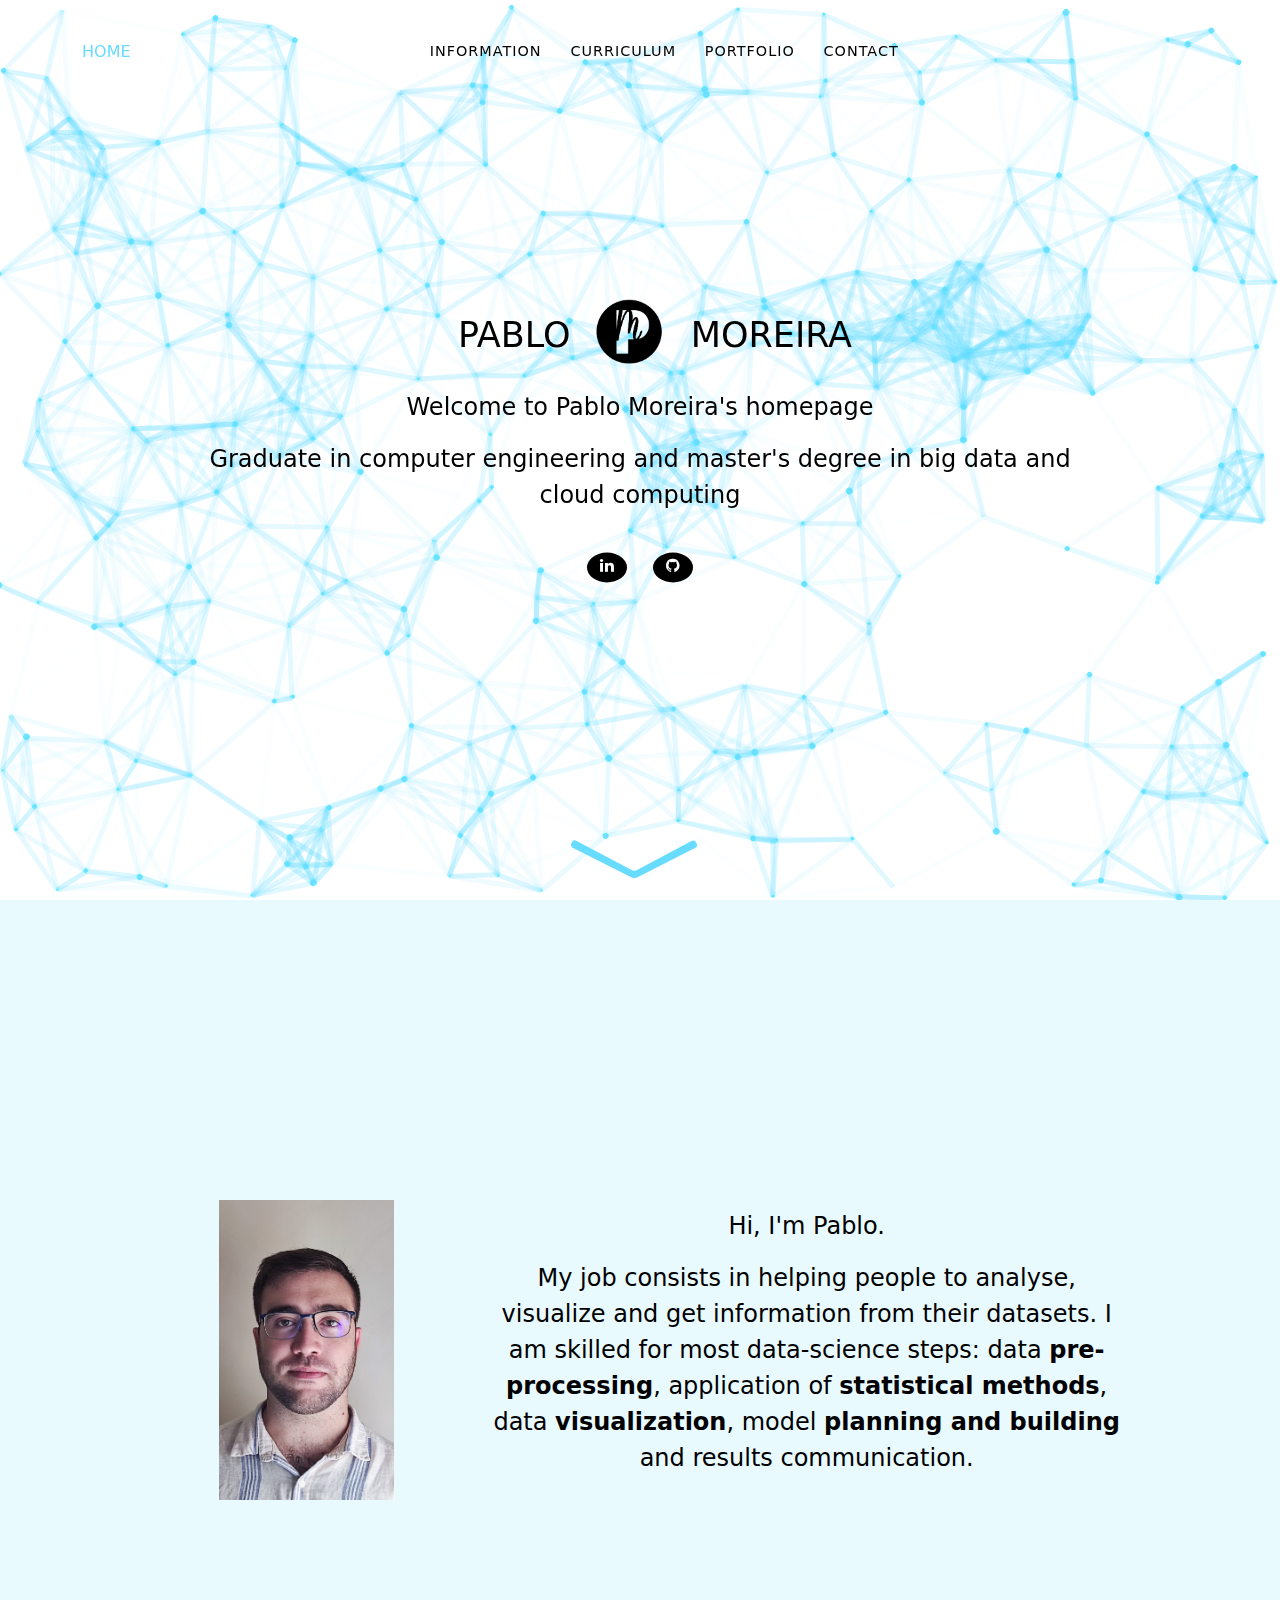
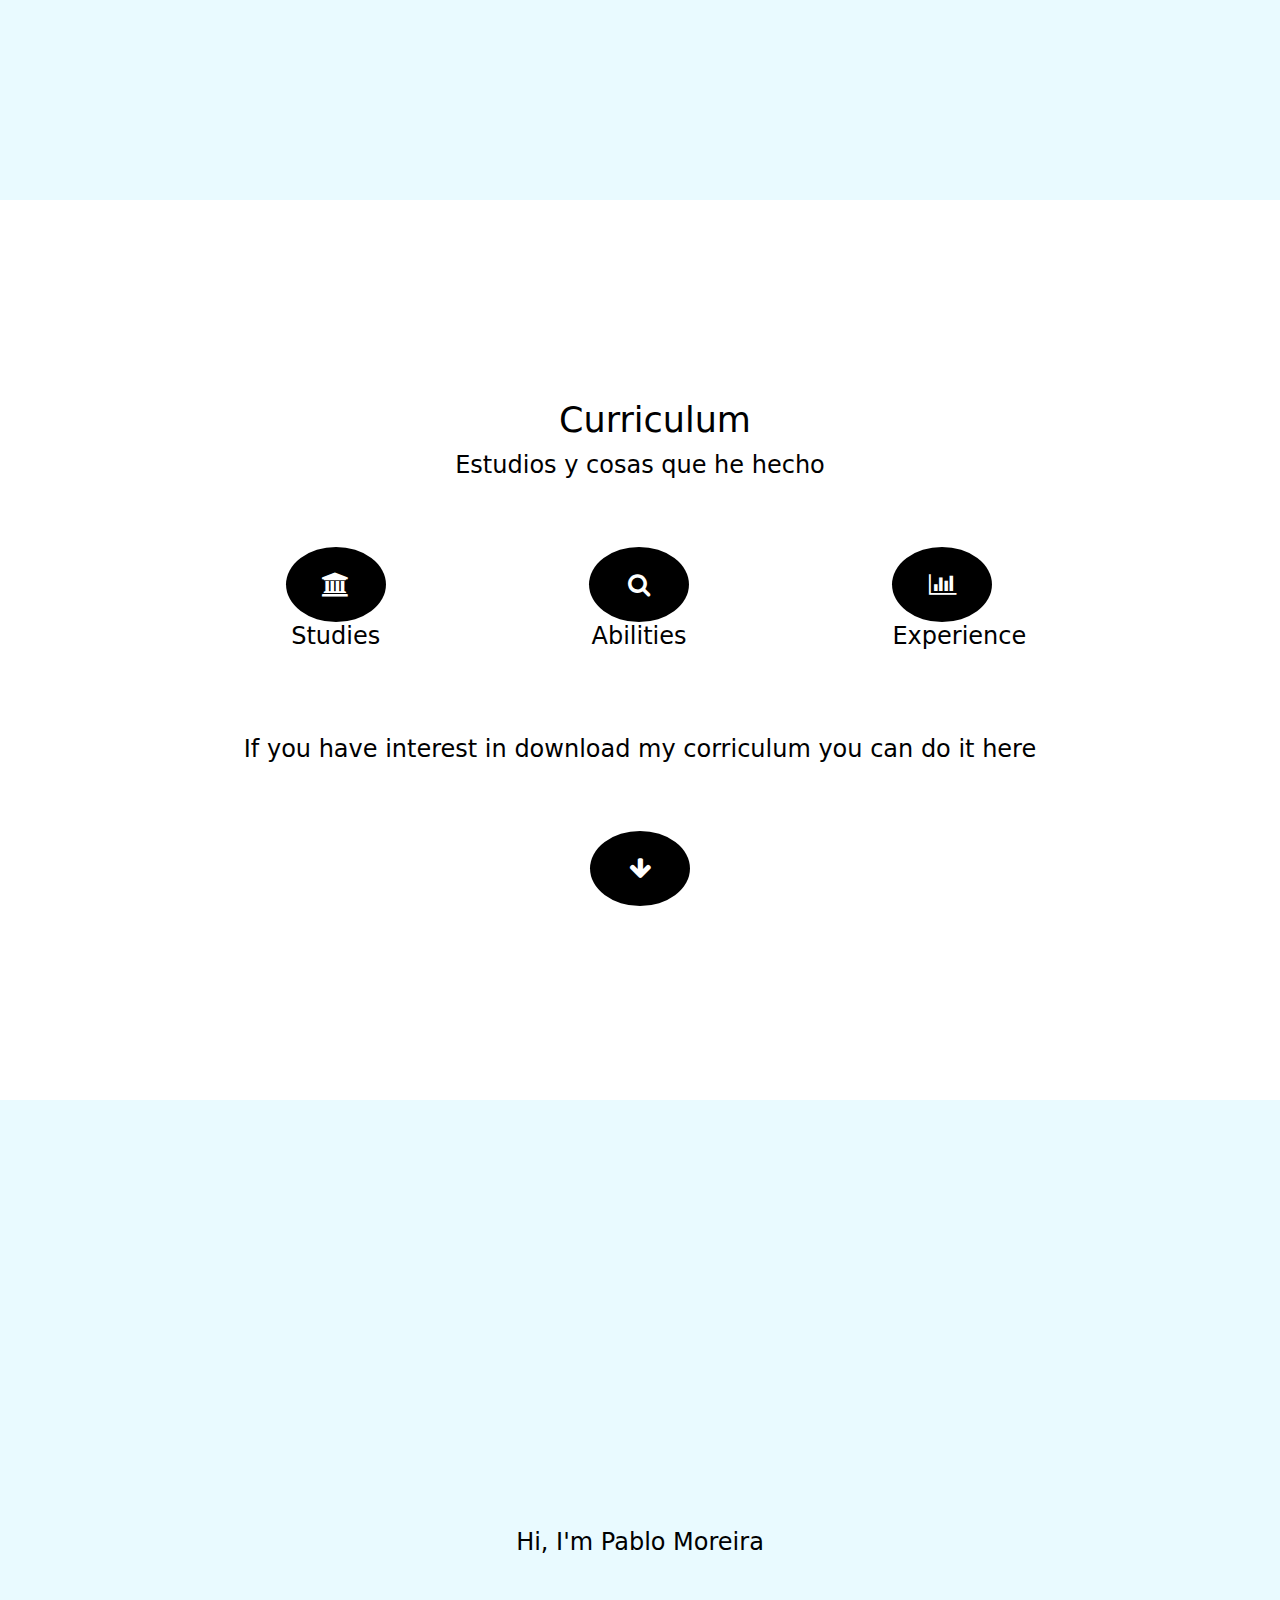
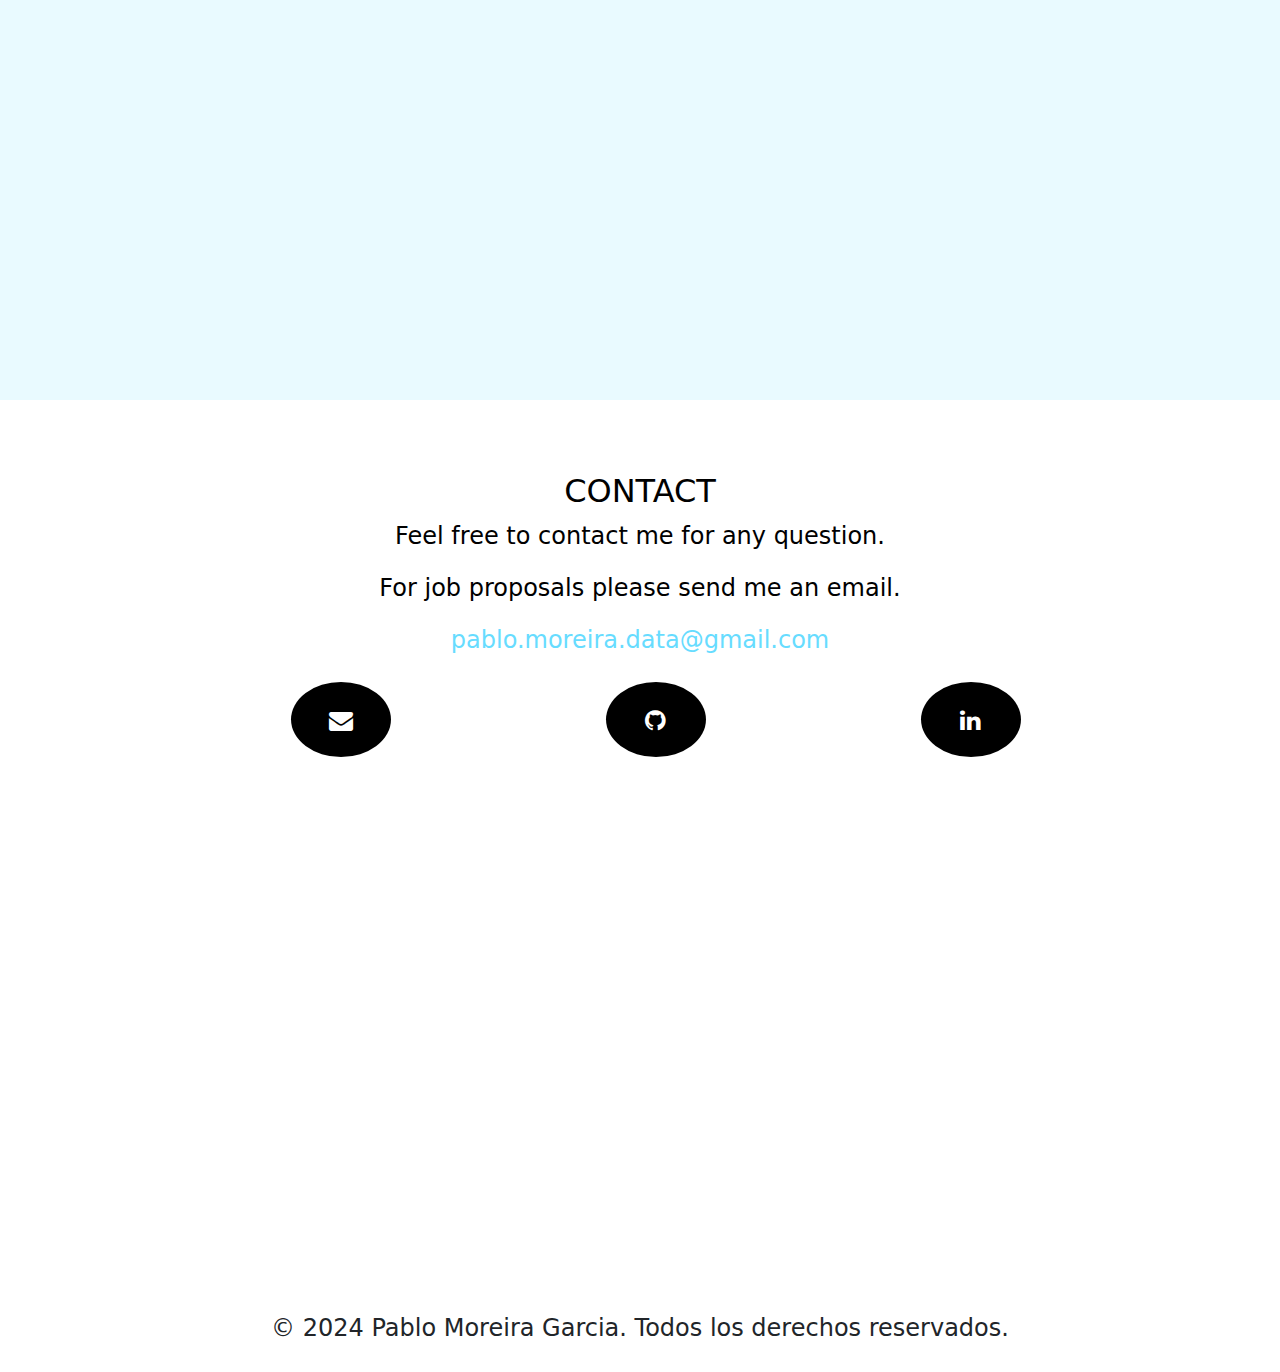
==== index.html @ 6b5f31cf "Version2-Not Finished" ====
<!DOCTYPE html>
<html lang="es">

<head>
  <meta charset="UTF-8">
  <title>Pablo Moreira - Portfolio</title>
  <meta name="viewport" content="width=device-width, initial-scale=1, shrink-to-fit=no">
  <meta name="description" content="Welcome to Pablo Moreira's homepage. Graduate in computer engineering and master's degree in big data and cloud computing">
  <meta name="keywords"
    content="Datascience,Training,Data,Datavisualization,Plot,Chart,Graph,Python,D3,MachineLearning,Classification,DataIngeneer">
  <meta name="author" content="Pablo Moreira">
  <link rel="icon" href="">

  <meta property="og:title" content="Pablo Moreira | Data - Engineer" />
  <meta property="og:image" content="" />
  <meta property="og:description"
    content="Welcome to Pablo Moreira's homepage. Graduate in computer engineering and master's degree in big data and cloud computing." />
  <meta property='og:url' content="https://pablomoreiragarcia.github.io/" />
  <meta property="og:type" content="website" />
  
  <!-- Custom styles for this template -->
  <link rel="stylesheet" href="css/portfolio.css">

  <!-- Bootstrap core CSS -->
  <link href="bootstrap/css/bootstrap.min.css" rel="stylesheet" >

  <!-- Custom fonts for this template -->
  <link rel="stylesheet" href="https://fonts.googleapis.com/css?family=Montserrat">
  <link rel="stylesheet" href="https://cdnjs.cloudflare.com/ajax/libs/font-awesome/4.7.0/css/font-awesome.min.css">

</head>







<body id="page-top">

  <!-- Navigation -->
  <nav class="navbar navbar-expand-lg fixed-top" id="mainNav">
    <div class="container">
      <a class="js-scroll-trigger" href="#page-top">
        HOME
      </a>

      <button class="navbar-toggler navbar-toggler-right" type="button" data-toggle="collapse"
        data-target="#navbarResponsive" aria-controls="navbarResponsive" aria-expanded="false"
        aria-label="Toggle navigation">
        Menu
        <i class="fa fa-bars"></i>
      </button>

      <div class="collapse navbar-collapse d-flex justify-content-center align-items-center" id="navbarResponsive">
        <ul class="navbar-nav text-uppercase ml-auto">
          <li class="nav-item">
            <a class="nav-link js-scroll-trigger" href="#information">Information</a>
          </li>
          <li class="nav-item">
            <a class="nav-link js-scroll-trigger" href="#curriculum">Curriculum</a>
          </li>
          <li class="nav-item">
            <a class="nav-link js-scroll-trigger" href="#portfolio">Portfolio</a>
          </li>
          <li class="nav-item">
            <a class="nav-link js-scroll-trigger" href="#contact">Contact</a>
          </li>
        </ul>
      </div>
    </div>
  </nav>

  
  <!-- Inicio -->
  <header class="masthead">
    <div id="particles-js"></div>
    <div class="container">
      <p style="display:inline; font-size: 35px; padding-left: 30px">PABLO</p>
      <img width="90px" style="display:inline; margin-bottom: 20px; margin-right: 10px; margin-left: 10px"
        src="Logo.png">
      <p style="display:inline; font-size: 35px">MOREIRA</p>
      
      <p>Welcome to Pablo Moreira's homepage</p>
      <p>Graduate in computer engineering and master's degree in big data and cloud computing</p>
      <br>
      <ul class="inicio_social-buttons">
        <li class="inicio_social-buttons_item">
          <a href="https://www.linkedin.com/in/pablo-moreira-garcia-52267a208/">
            <div class="circle">
              <i class="fa fa-linkedin"></i>
            </div>
          </a>
        </li>
        <li class="inicio_social-buttons_item">
          <a href="https://github.com/Pablomoreiragarcia">
            <div class="circle">
              <i class="fa fa-github"></i>
            </div>
          </a>
        </li>
      </ul>
    </div>
    <div class="arrowlanding">
      <a class="js-scroll-trigger" href="#information">
        <p style="font-size: 150px; color: #67dcff">&#xfe40;</p>
      </a>
    </div>
  </header>
    
  <script src="js\particles.min.js"></script>
  <script src="js\app.js"></script>














  <!-- ==============================Information============================== -->
  <section id="information" style="background-color: rgb(233, 250, 255)">
    <div class="container">
      <div class="row align-items-center">
        <div class="col-lg-4 col-12 text-center mb-4 mb-lg-0 ">
          <img class="img-fluid" src="Foto.jpg" alt="Pablo Moreira profile picture" style="max-width: 100%; height: auto; max-height: 300px;">
        </div>
        <div class="col-lg-8 col-12 text-center text-md-left">
          <p>Hi, I'm Pablo.</p>
          <p>My job consists in helping people to analyse, visualize and get information from their datasets. I am skilled for most
            data-science steps: data <b>pre-processing</b>, application of <b>statistical methods</b>, data <b>visualization</b>, model <b>planning and building</b> and results
            communication.</p>
        </div>
      </div>
    </div>
  </section>
  <!-- ======================================================================= -->

  <!-- ==============================Curriculum============================== -->
  <section id="curriculum" style="background-color: rgb(255, 255, 255)">
    <div class="container">

      <p  style="display:inline; font-size: 35px; padding-left: 30px">Curriculum</p>
      <p>Estudios y cosas que he hecho</p>
      <br><br>

      <ul class="row_curriculum">

        <li class="row_curriculum_item" id="openModalBtn">
          <a data-toggle="modal" href="#Studies">
              <div class="circle">
              <i class="fa fa-university"></i>
            </div>
          </a>

          <a id="openStudiesModal" href="#Studies" data-toggle="modal">
            <h4>Studies</h4>
          </a>
          <p></p>
        </li>

        <li class="row_curriculum_item">
          <a data-toggle="modal" href="#Abilities">
            <div class="circle">
              <i class="fa fa-search"></i>
            </div>
          </a>
          <a data-toggle="modal" href="#Abilities">
            <h4>Abilities</h4>
          </a>
          <p></p>
        </li>
        
        <li class="row_curriculum_item">
          <a data-toggle="modal" href="#Experience">
            <div class="circle">
              <i class="fa fa-bar-chart"></i>
            </div>
          </a>
          <a data-toggle="modal" href="#Experience">
            <h4>Experience</h4>
          </a>
          <p></p>
        </li>

      </ul>
      <br><br>
      <p>If you have interest in download my corriculum you can do it here</p>
      <br><br>

      <li class="descarga_button">
        <a href="Curriculum.pdf" download>
          <div class="circle">
            <i class="fa fa-arrow-down"></i>
          </div>
        </a>
      </li>

      
    </div>
  </section>

  <dialog id="modal">
    <div class="modal-dialog h-100">
      <div class="modal-content">
        <div class="close-modal" data-dismiss="modal">
          <div class="lr">
            <div class="rl"></div>
          </div>
        </div>
        <div class="container">
          <div class="row">
            <div class="col-lg-10 mx-auto">
              <div class="modal-body">
                <i class="fa fa-wrench services-logo"></i>
                <h4>Data Management</h4>
                <p style="max-width: 600px">A data project always start with a data enginering step. You need to
                  harvest data and store it in an adequate format to be able to use it.</p>
                <div style="text-align: left">
                  <h6>I can help you to..</h6>
                  <hr>
                  <ul>
                    <li><u>Harvest</u> data from different sources like <code>APIs</code>, <code>SQL</code>
                      databases or messy <code>Excel</code> spreadsheets.</li>
                    <li><u>Reformat</u> and reshape data to make further analyses easier.</li>
                    <li><u>Clean</u> datasets removing outliers and abberant data.</li>
                    <li>Create reproducible data preparation <u>workflows</u></li>
                    <li><u>Automatize</u> the creation of data related reports</li>
                  </ul>
                  <br>
                  <h6>Example:</h6>
                  <hr>
                  <ul>
                    <li>I collected tweets containing the <code>#surf</code> for 9 months to study how surfers use
                      social media. I used the <code>twitter API</code> and made the data collection automatic
                      thanks to a personnal <code>webserver</code> and a custom <code>R script</code>.</li>
                    <li>I created a <code>dashboard</code> for a company called Terres Inovia. It is directly
                      plugged on their <code>SQL database</code> and allows to access its information in real time.
                    </li>
                  </ul>
                  <br>
                  <h6>Contact me</h6>
                  <hr>
                  <span>Tell me more about your project at <a
                      href="mailto:yan.holtz.data@gmail.com">yan.holtz.data@gmail.com</a> to see if we can work
                    together.</span>
                  <div style="margin-top: 15px;">
                    <a class="btn btn-secondary btn text-uppercase js-scroll-trigger"
                      href="https://github.com/holtzy/data_to_viz">Github</a>
                    <a class="btn btn-secondary btn text-uppercase js-scroll-trigger"
                      href="https://twitter.com/R_Graph_Gallery">Twitter</a>
                    <a class="btn btn-secondary btn text-uppercase js-scroll-trigger"
                      href="mailto:yan.holtz.data@gmail.com">Mail</a>
                  </div>
                  <br><br><br>
                </div>
              </div>
            </div>
          </div>
        </div>
      </div>
    </dialog>

  

  <!-- ======================================================================= -->

  <!-- ==============================Proyectos============================== -->
  <section id="portfolio" style="background-color: rgb(233, 250, 255)">
    <div class="container" >
      <div class="row1"> 
        <div class="img-container1">
          
        </div>
        <div class="text-container1">
          <p>Hi, I'm Pablo Moreira</p>
        </div>
      </row>
    </div>
  </section>
  <!-- ======================================================================= -->

















  <!-- ==============================Contacto============================== -->
  <section id="contact" style="background-color: rgb(255, 255, 255)">
    <div class="container">
      <br><br><br>
      <h2 class="section-heading text-uppercase" style="color: black">CONTACT</h2>
      
      <p>Feel free to contact me for any question.</p>
      <p> For job proposals please send me an email.</p>
      <a style="font-size: 1.5rem;" href="mailto:pablo.moreira.data@gmail.com">pablo.moreira.data@gmail.com</a>
      <br><br>
      <ul class="row_contact">
        <li class="row_contact_item">
          <a data-toggle="modal" href="mailto:pablo.moreira.data@gmail.com">
            <div class="circle">
              <i class="fa fa-envelope"></i>
            </div>
          </a>
          <p></p>
        </li>
    
        <li class="row_contact_item">
          <a data-toggle="modal" href="https://github.com/Pablomoreiragarcia">
            <div class="circle">
              <i class="fa fa-github"></i>
            </div>
          </a>
          <p></p>
        </li>
        
        <li class="row_contact_item">
          <a data-toggle="modal" href="https://www.linkedin.com/in/pablo-moreira-garcia-52267a208/">
            <div class="circle">
              <i class="fa fa-linkedin"></i>
            </div>
          </a>
          <p></p>
        </li>
    
      </ul>
      <br><br><br>



    </div>
  </section>



  

  
  




  <!-- ==============================FOOTER=================================== -->


  <footer>
    <p>&copy; 2024 Pablo Moreira Garcia. Todos los derechos reservados.</p>
  </footer>
  <!-- ======================================================================= -->











  

  <!-- ==============================JavaScript============================== -->

  <!-- Bootstrap core JavaScript -->
  <script src="jquery/jquery.js"></script>
  <script src="bootstrap/js/popper.min.js"></script>
  <script src="bootstrap/js/bootstrap.bundle.min.js"></script>
  <script src="bootstrap/js/bootstrap.min.js"></script>

  <!-- Plugin JavaScript -->
  <script src="jquery.easing/jquery.easing.min.js"></script>

  <!-- Custom scripts for this template -->
  <script src="js/portfolio.js"></script>
  <script src="js/Modals.js"></script>
  <!-- ======================================================================= -->


  
  
  
  
  
</body>
</html>
---- css/portfolio.css ----
body {
    overflow-x: hidden;
    font-family: "Montserrat", sans-serif;
    position: relative;
  }
  p {
    font-size: 1.5rem;
  }
  
  /* ------------------------------------------------------------------------------------------------------------------- */
  /* PARTICLE.JS CSS
  /* ------------------------------------------------------------------------------------------------------------------- */
  
  #particles-js{
    width: 100%;
    height: 100vh;
    background-color: white;
    background-image: url('');
    background-size: cover;
    background-position: 50% 50%;
    background-repeat: no-repeat;
  }

  /* ------------------------------------------------------------------------------------------------------------------- */
  /* MAIN NAV BAR
  /* ------------------------------------------------------------------------------------------------------------------- */
  
  #mainNav {
    background-color: white;
  }

  #mainNav a {
    color: #67dcff;
    text-decoration: none;
  }

  #mainNav .navbar-toggler {
    font-size: 12px;
    right: 0;
    padding: 13px;
    text-transform: uppercase;
    color: white;
    border: 0;
    background-color: #67dcff;
  }

  /* Color of 'from data to viz' on the top left */
  #mainNav .navbar-brand {
    color: #67dcff;
  }
  
  #mainNav .navbar-brand.active, #mainNav .navbar-brand:active, #mainNav .navbar-brand:focus, #mainNav .navbar-brand:hover {
    color: #251667;
  }
  
  /* Color of the TEXT of the menu top right*/
  #mainNav .navbar-nav .nav-item .nav-link {
    font-size: 90%;
    font-weight: 400;
    padding: 0.75em 0;
    letter-spacing: 1px;
    color: black;
  }
  
  #mainNav .navbar-nav .nav-item .nav-link.active, #mainNav .navbar-nav .nav-item .nav-link:hover {
    color: #67dcff;
    background-color: rgba(255, 255, 255, 0.5);
    border-bottom: 3px solid #67dcff;
  }
  
  @media (min-width: 992px) {
    #mainNav {
      padding-top: 25px;
      padding-bottom: 25px;
      -webkit-transition: padding-top 0.3s, padding-bottom 0.3s;
      -moz-transition: padding-top 0.3s, padding-bottom 0.3s;
      transition: padding-top 0.3s, padding-bottom 0.3s;
      background-color: transparent;
    }
    
    #mainNav .navbar-brand {
      font-size: 1.75em;
      -webkit-transition: all 0.3s;
      -moz-transition: all 0.3s;
      transition: all 0.3s;
    }
    #mainNav .navbar-nav .nav-item .nav-link {
      padding: 1.1em 1em !important;
    }
    #mainNav.navbar-shrink {
      padding-top: 0;
      padding-bottom: 0;
      background-color: white;
    }
  
    #mainNav.navbar-shrink .navbar-brand {
      font-size: 1.25em;
      padding: 12px 0;
    }
  }






  /* ------------------------------------------------------------------------------------------------------------------- */
  /* HOME
  /* ------------------------------------------------------------------------------------------------------------------- */
  
  .masthead {
    width: 100%;
    height: 100vh;
    text-align: center;
    color: black;
    position: relative;
    overflow: hidden;
    
  }
  #masthead a {
    text-decoration: none;
  }

  .masthead .container {
    color: rgb(0, 0, 0);
    position: absolute;
    top: 50%;
    right: 50%;
    transform: translate(50%,-50%);
    max-width: 1000px;
    padding: 2em 3em;
  }
  .masthead .inicio_social-buttons {
    list-style: none;
    padding: 0;
    text-align: center; /* Alinea los íconos en el centro */
  }

  .masthead .inicio_social-buttons .inicio_social-buttons_item {
    display: inline-block; /* Muestra los íconos en línea */
    margin: 0 10px; /* Añade un espacio entre los íconos */
  }

  .masthead .inicio_social-buttons .inicio_social-buttons_item .circle {
    display: inline-block;
    width: 40px; /* Ajusta el tamaño del círculo según sea necesario */
    height: 30px;
    border-radius: 50%; /* Crea un círculo */
    background-color: #000; /* Color de fondo negro */
    transition: background-color 0.3s; /* Transición suave del color de fondo */
    overflow: hidden;
    text-align: center; /* Centra el contenido dentro del círculo */
  }

  .masthead .inicio_social-buttons .inicio_social-buttons_item .circle .fa {
    vertical-align: middle; /* Centra el ícono verticalmente */
    color: white;
  }

  .masthead .inicio_social-buttons .inicio_social-buttons_item:hover .circle {
    background-color: #67dcff; /* Cambia el color de fondo al pasar el ratón */
  }

  .masthead .inicio_social-buttons .inicio_social-buttons_item:hover .circle .fa {
    color: rgb(0, 0, 0);
  }
  
  .arrowlanding {
    color: black;
    position: absolute;
    top: 98%;
    right: 50%;
    transform: translate(50%,-50%);
    max-width: 1000px;
    padding: 2em 3em;
  }
  



  /* ------------------------------------------------------------------------------------------------------------------- */
  /* INFORMATION
  /* ------------------------------------------------------------------------------------------------------------------- */
  #information {
    display: flex;
    justify-content: center; /* Centra el contenido horizontalmente */
    align-items: center; /* Centra el contenido verticalmente */
    height: 100vh; /* Ajusta el alto al 100% del viewport */
    text-align: center;
    color: black;
    position: relative;
    overflow: hidden;
  }

  #information .container {
    color: rgb(0, 0, 0);
    overflow: hidden; /* Evita que el texto se desborde del contenedor */
    text-align: center; /* Centra el texto */
    max-width: 1000px; /* Establece el ancho máximo del texto */
    margin: 0 auto; /* Centra el contenedor */
    top: 50%;
    right: 50%;
  }





  /* ------------------------------------------------------------------------------------------------------------------- */
  /* CURRICULUM
  /* ------------------------------------------------------------------------------------------------------------------- */
  
  #curriculum {
    display: flex;
    justify-content: center; /* Centra el contenido horizontalmente */
    align-items: center; /* Centra el contenido verticalmente */
    height: 100vh; /* Ajusta el alto al 100% del viewport */
    text-align: center;
    color: black;
    position: relative;
    overflow: hidden;
  }

  #curriculum a {
    text-decoration: none;
    color: #000000;
  }

  #curriculum .container {
    color: rgb(0, 0, 0);
    overflow: hidden; /* Evita que el texto se desborde del contenedor */
    text-align: center; /* Centra el texto */
    max-width: 1000px; /* Establece el ancho máximo del texto */
    margin: 0 auto; /* Centra el contenedor */
    top: 50%;
    right: 50%;
    
  }

  #curriculum .row_curriculum {
    
    display: flex;
    flex-direction: row; /* Establece la dirección del flujo como fila */
    justify-content: space-around; /* Distribuye uniformemente los elementos a lo largo del eje principal */
    align-items: center; /* Centra verticalmente los elementos */
    margin-left: auto; /* Mueve el contenedor hacia la derecha para centrarlo */
    margin-right: auto; /* Mueve el contenedor hacia la izquierda para centrarlo */
  }
  
  #curriculum .row_curriculum .row_curriculum_item {
    display: inline-block; /* Muestra los íconos en línea */
    color: #000000;
  }
  #curriculum .row_curriculum .row_curriculum_item a {
    transition: color 0.3s; /* Transición suave del color de fondo */
  }

  #curriculum .row_curriculum .row_curriculum_item .circle {
    display: flex;
    justify-content: center; /* Centra horizontalmente */
    align-items: center; /* Centra verticalmente */
    width: 100px; /* Ajusta el tamaño del círculo según sea necesario */
    height: 75px;
    border-radius: 50%; /* Crea un círculo */
    background-color: #000; /* Color de fondo negro */
    transition: background-color 0.3s; /* Transición suave del color de fondo */
    overflow: hidden;
    text-align: center; /* Centra el contenido dentro del círculo */
  }

  #curriculum .row_curriculum .row_curriculum_item .circle .fa {
    justify-content: center; /* Centra horizontalmente */
    align-items: center; /* Centra verticalmente */
    vertical-align: middle; /* Centra el ícono verticalmente */
    color: white;
    font-size: 24px;
  }
  #curriculum .row_curriculum .row_curriculum_item:hover a{
    color: #67dcff;
  }

  #curriculum .row_curriculum .row_curriculum_item:hover .circle {
    background-color: #67dcff; /* Cambia el color de fondo al pasar el ratón */
  }
  
  #curriculum .row_curriculum .row_curriculum_item:hover .circle .fa {
    color: rgb(0, 0, 0);
  }

  #curriculum .descarga_button{
    display: inline-block; /* Muestra los íconos en línea */
    color: #000000;
  }

  #curriculum .descarga_button a {
    transition: color 0.3s; /* Transición suave del color de fondo */
  }

  #curriculum .descarga_button .circle {
    display: flex;
    justify-content: center; /* Centra horizontalmente */
    align-items: center; /* Centra verticalmente */
    width: 100px; /* Ajusta el tamaño del círculo según sea necesario */
    height: 75px;
    border-radius: 50%; /* Crea un círculo */
    background-color: #000; /* Color de fondo negro */
    transition: background-color 0.3s; /* Transición suave del color de fondo */
    overflow: hidden;
    text-align: center; /* Centra el contenido dentro del círculo */
  }

  #curriculum .descarga_button .circle .fa {
    justify-content: center; /* Centra horizontalmente */
    align-items: center; /* Centra verticalmente */
    vertical-align: middle; /* Centra el ícono verticalmente */
    color: white;
    font-size: 24px;
  }
  #curriculum .descarga_button:hover .circle {
    background-color: #67dcff; /* Cambia el color de fondo al pasar el ratón */
  }

  #curriculum .descarga_button:hover .circle .fa {
    color: rgb(0, 0, 0);
  }
  
  /* ------------------------------------------------------------------------------------------------------------------- */
  /* PORTFOLIO
  /* ------------------------------------------------------------------------------------------------------------------- */
  #portfolio {
    display: flex;
    justify-content: center; /* Centra el contenido horizontalmente */
    align-items: center; /* Centra el contenido verticalmente */
    height: 100vh; /* Ajusta el alto al 100% del viewport */
    text-align: center;
    color: black;
    position: relative;
    overflow: hidden;
  }








  /* ------------------------------------------------------------------------------------------------------------------- */
  /* MODALS
  /* ------------------------------------------------------------------------------------------------------------------- */
  #modal{
    max-width: 150ch;
  }
  #modal::backdrop{
    background-color: rgba(0, 0, 0, 0.55);
  }

  
  
  
  
  
  
  
  
  /* -------------------- CLOSING MODAL ------------------ */
  
  
  .portfolio-modal .close-modal {
    position: absolute;
    top: 25px;
    right: 25px;
    width: 75px;
    height: 75px;
    cursor: pointer;
    background-color: transparent;
  }
  
  .portfolio-modal .close-modal:hover {
    opacity: 0.3;
  }
  
  .portfolio-modal .close-modal .lr {
    /* Safari and Chrome */
    z-index: 1051;
    width: 1px;
    height: 75px;
    margin-left: 35px;
    /* IE 9 */
    -webkit-transform: rotate(45deg);
    -ms-transform: rotate(45deg);
    transform: rotate(45deg);
    background-color: #212529;
  }
  
  .portfolio-modal .close-modal .lr .rl {
    /* Safari and Chrome */
    z-index: 1052;
    width: 1px;
    height: 75px;
    /* IE 9 */
    -webkit-transform: rotate(90deg);
    -ms-transform: rotate(90deg);
    transform: rotate(90deg);
    background-color: #212529;
  }












  /* ------------------------------------------------------------------------------------------------------------------- */
  /* CONTACT
  /* ------------------------------------------------------------------------------------------------------------------- */
  
  #contact {
    text-align: center;
    color: black;
    position: relative;
    overflow: hidden;
    height: 100vh;
  }

  #contact a {
    text-decoration: none;
    color: #67dcff;
  }
  
  #contact .container {
    color: rgb(0, 0, 0);
    overflow: hidden; /* Evita que el texto se desborde del contenedor */
    text-align: center; /* Centra el texto */
    max-width: 1000px; /* Establece el ancho máximo del texto */
    margin: 0 auto; /* Centra el contenedor */
    top: 50%;
    right: 50%;
  }

  #contact .row_contact {
    display: flex;
    flex-direction: row; /* Establece la dirección del flujo como fila */
    justify-content: space-around; /* Distribuye uniformemente los elementos a lo largo del eje principal */
    align-items: center; /* Centra verticalmente los elementos */
    margin-left: auto; /* Mueve el contenedor hacia la derecha para centrarlo */
    margin-right: auto; /* Mueve el contenedor hacia la izquierda para centrarlo */
  }

  #contact .row_contact .row_contact_item {
    display: inline-block; /* Muestra los íconos en línea */
    color: #000000;
  }

  #contact .row_contact .row_contact_item a {
    transition: color 0.3s; /* Transición suave del color de fondo */
  }

  #contact .row_contact .row_contact_item .circle {
    display: flex;
    justify-content: center; /* Centra horizontalmente */
    align-items: center; /* Centra verticalmente */
    width: 100px; /* Ajusta el tamaño del círculo según sea necesario */
    height: 75px;
    border-radius: 50%; /* Crea un círculo */
    background-color: #000; /* Color de fondo negro */
    transition: background-color 0.3s; /* Transición suave del color de fondo */
    overflow: hidden;
    text-align: center; /* Centra el contenido dentro del círculo */
  }

  #contact .row_contact .row_contact_item .circle .fa {
    justify-content: center; /* Centra horizontalmente */
    align-items: center; /* Centra verticalmente */
    vertical-align: middle; /* Centra el ícono verticalmente */
    color: white;
    font-size: 24px;
  }

  #curriculum .row_curriculum .row_curriculum_item:hover a{
    color: #67dcff;
  }

  #contact .row_contact .row_contact_item:hover .circle {
    background-color: #67dcff; /* Cambia el color de fondo al pasar el ratón */
  }

  #contact .row_contact .row_contact_item:hover .circle .fa {
    color: rgb(0, 0, 0);
  }











  

  





















  
  footer {
    background-color: #ffffff;
    padding: 10px;
    text-align: center;
    margin-top: auto;
  }
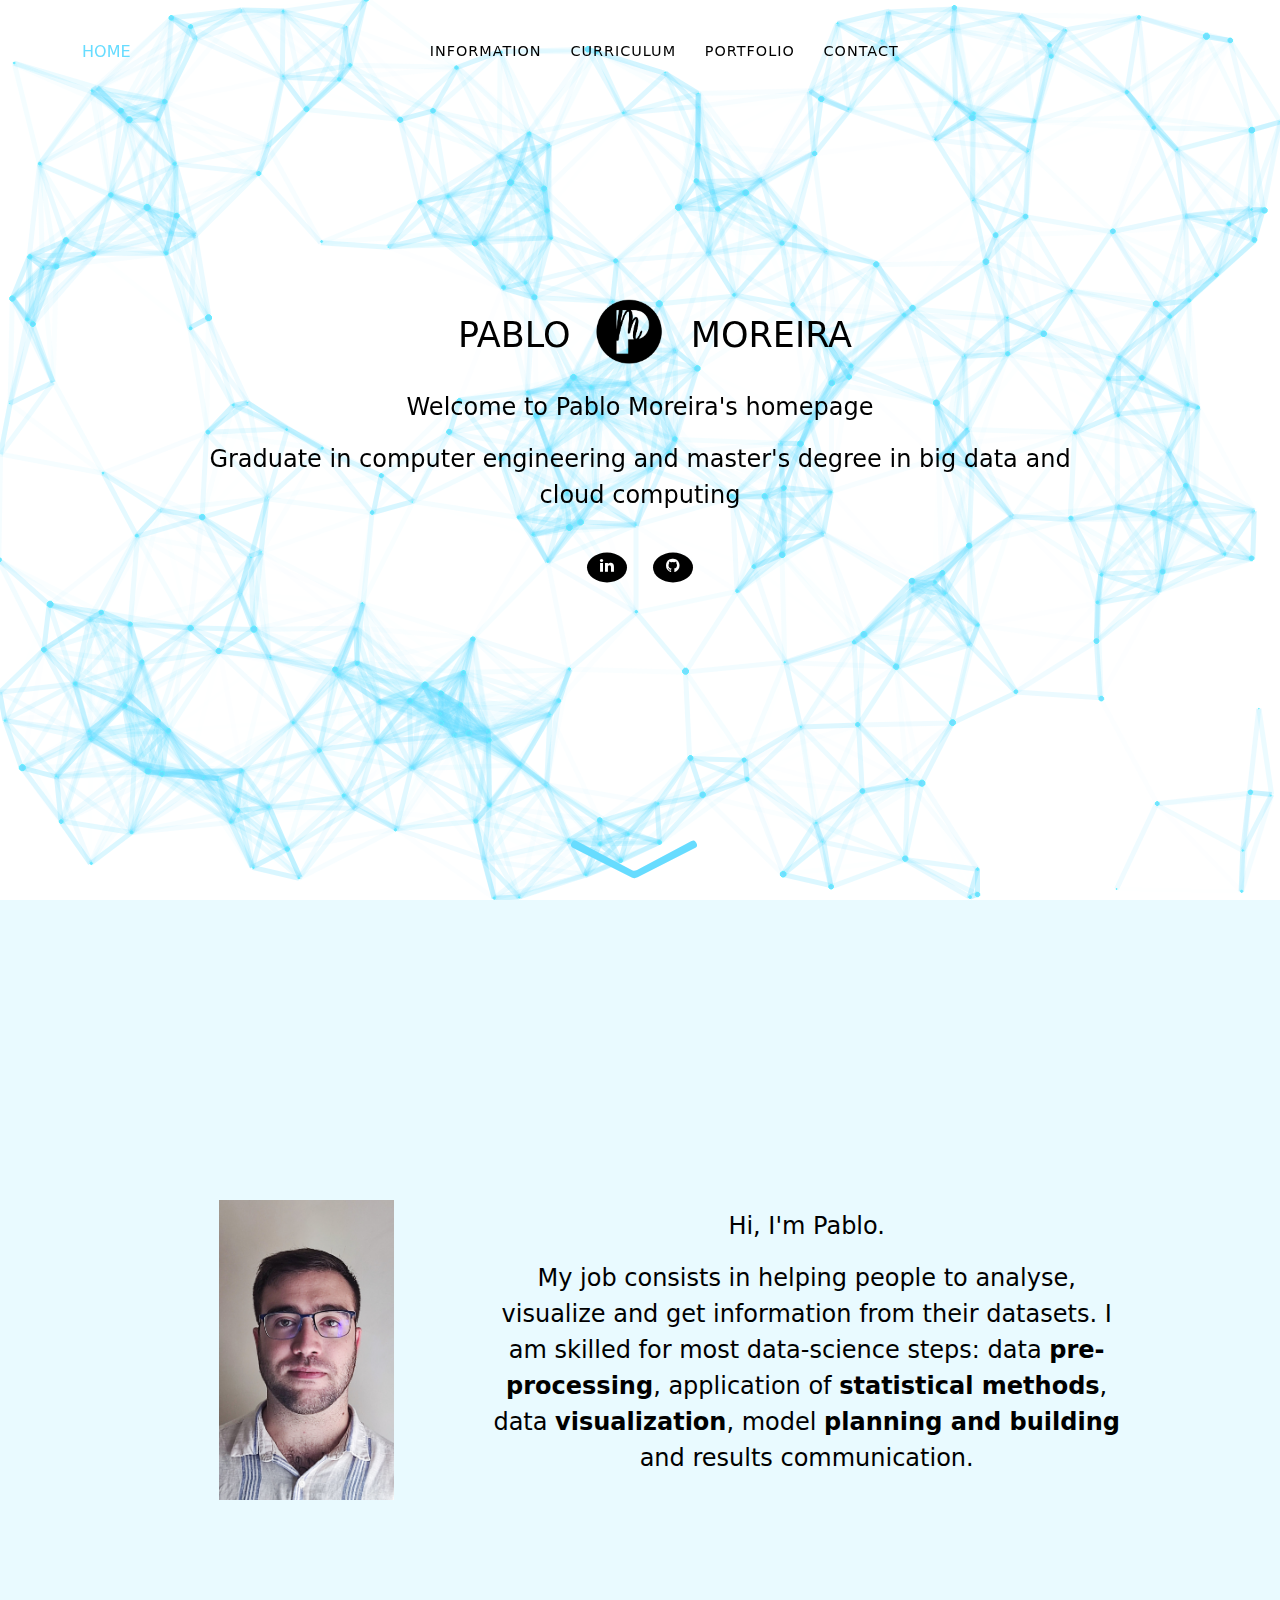
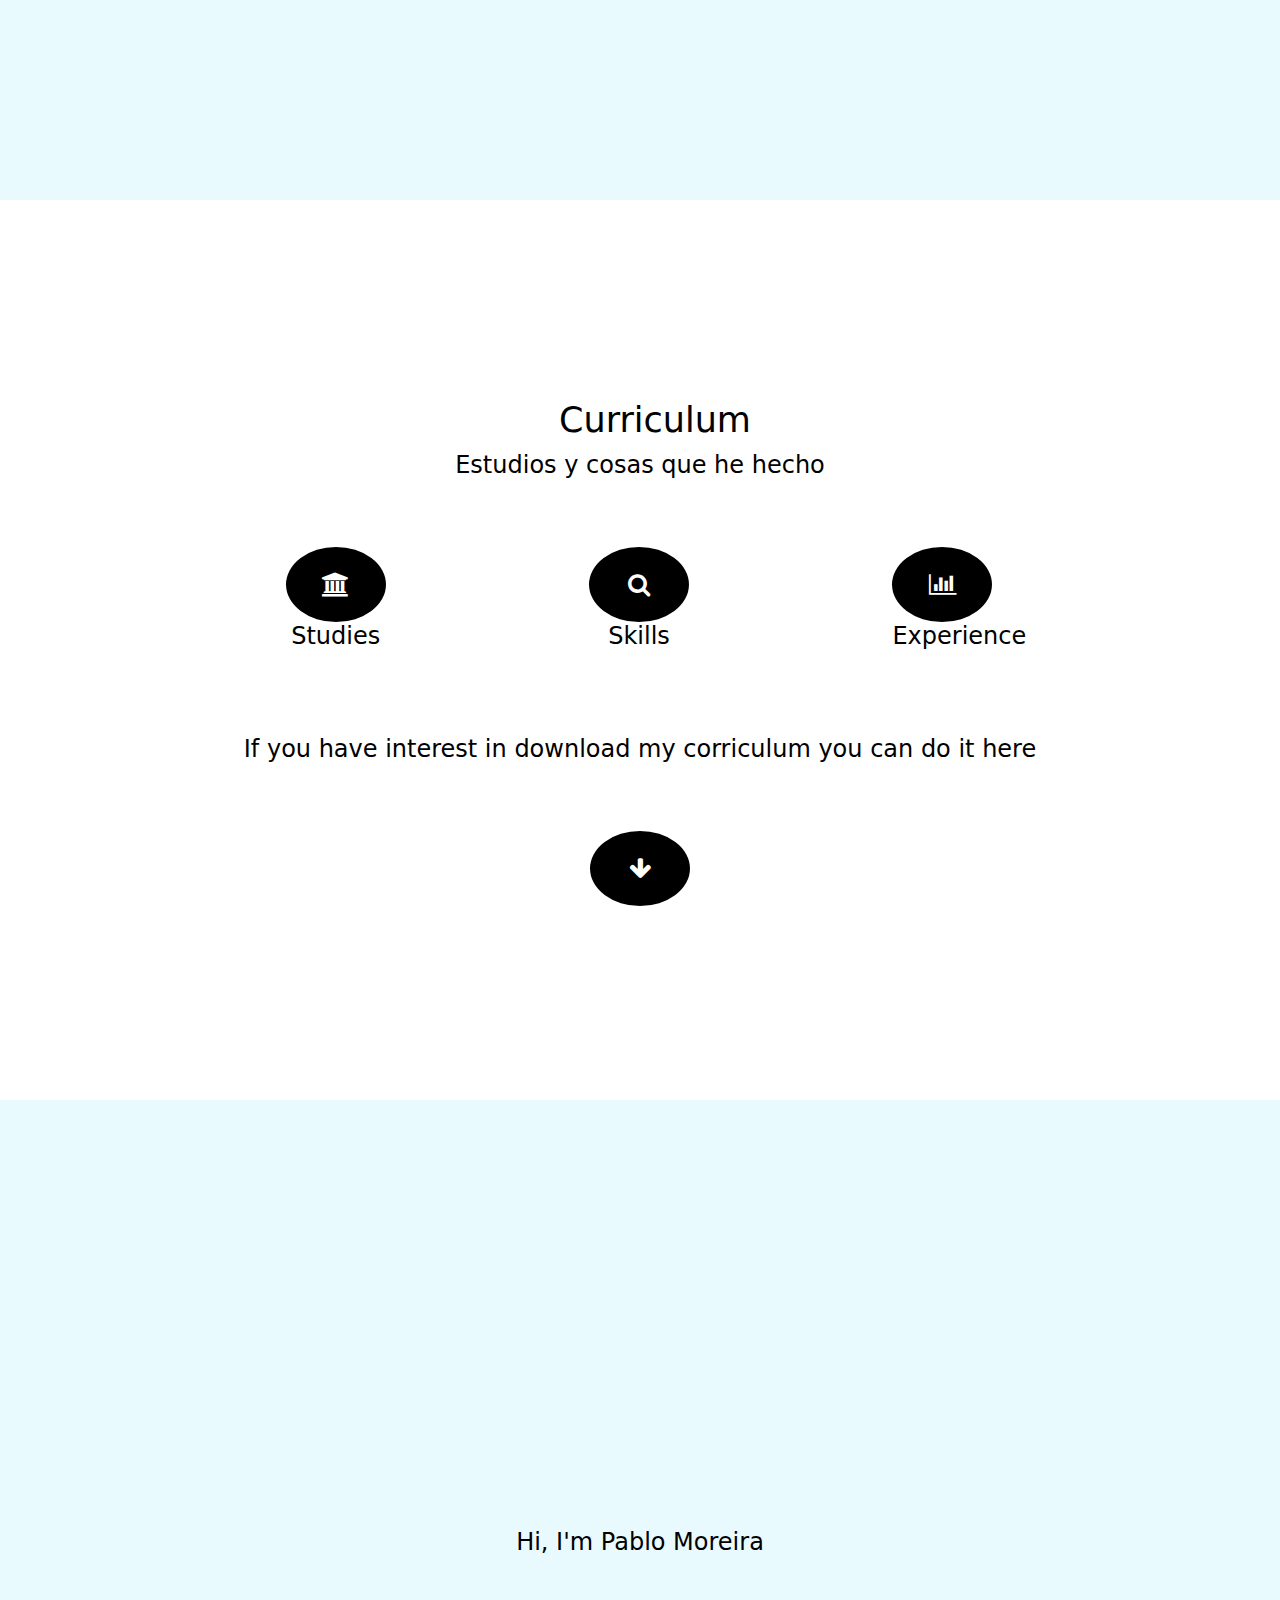
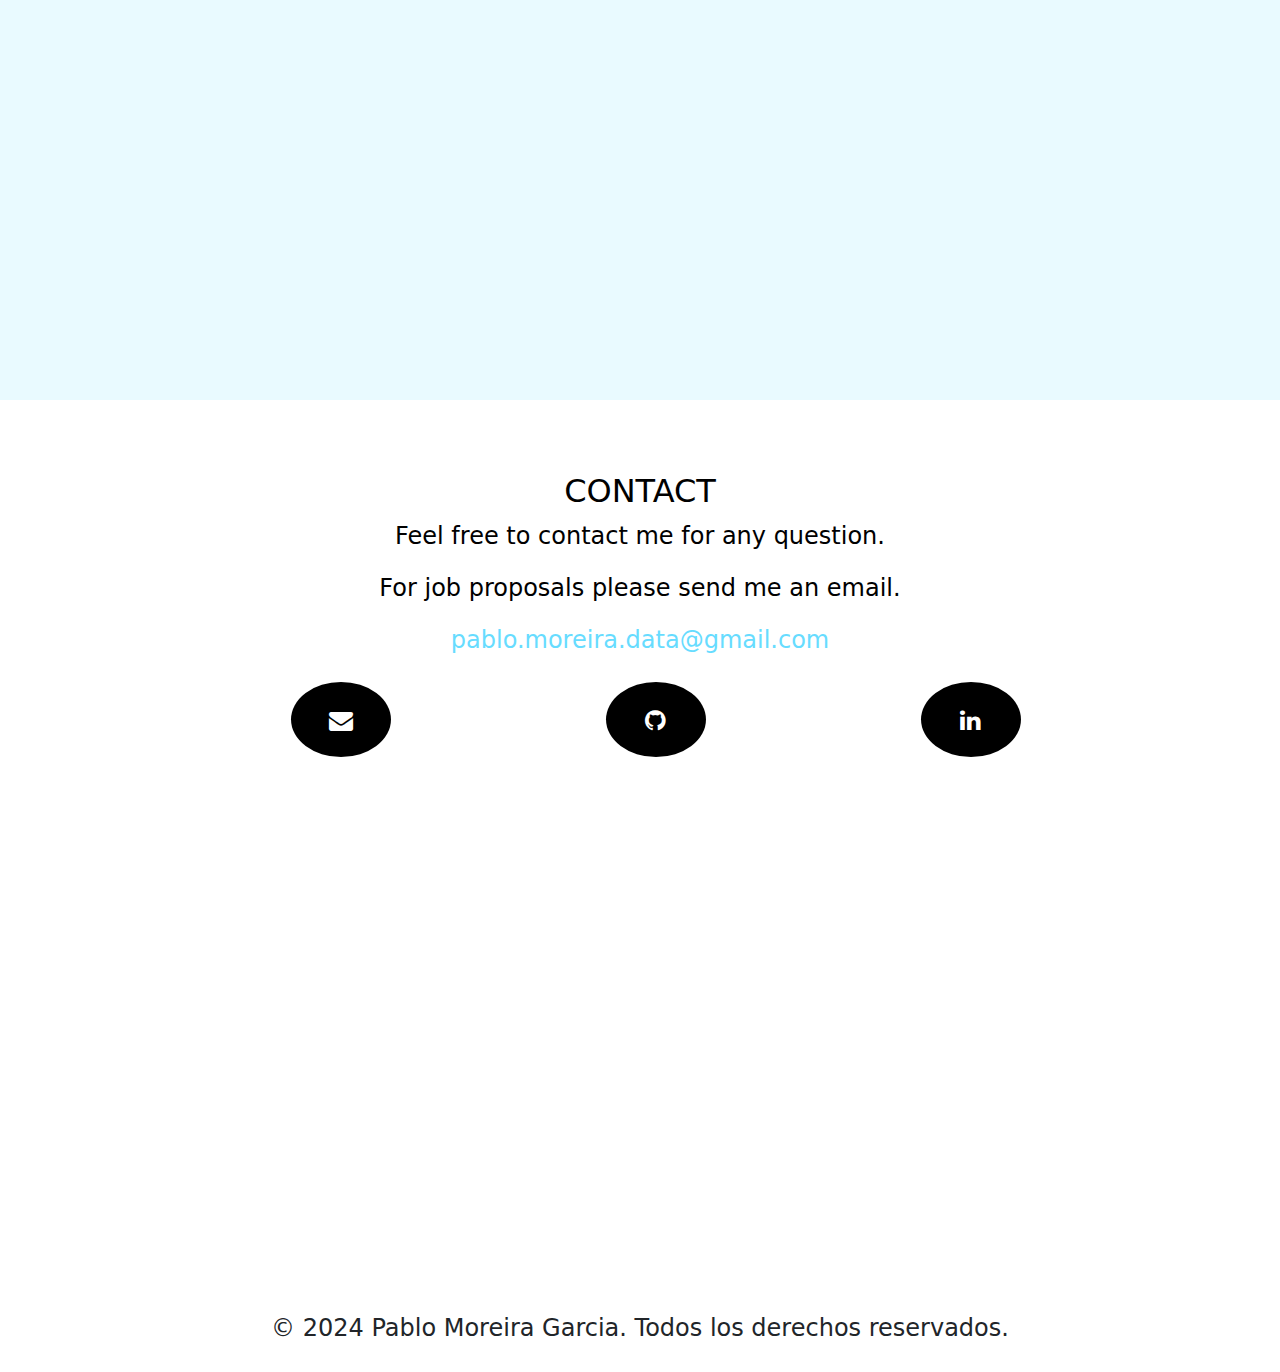
==== commit 6e75e81f: "Version3-Not Finished" ====
--- a/index.html
+++ b/index.html
@@ -151,33 +151,32 @@
       <br><br>
 
       <ul class="row_curriculum">
-
-        <li class="row_curriculum_item" id="openModalBtn">
-          <a data-toggle="modal" href="#Studies">
+        <li class="row_curriculum_item openModalBtn">
+          <a data-toggle="modal_curriculum" href="#Studies">
               <div class="circle">
               <i class="fa fa-university"></i>
             </div>
           </a>
 
-          <a id="openStudiesModal" href="#Studies" data-toggle="modal">
+          <a data-toggle="modal" href="#Studies">
             <h4>Studies</h4>
           </a>
           <p></p>
         </li>
 
-        <li class="row_curriculum_item">
-          <a data-toggle="modal" href="#Abilities">
+        <li class="row_curriculum_item openModalBtn">
+          <a data-toggle="modal" href="#Skills">
             <div class="circle">
               <i class="fa fa-search"></i>
             </div>
           </a>
-          <a data-toggle="modal" href="#Abilities">
-            <h4>Abilities</h4>
+          <a data-toggle="modal" href="#Skills">
+            <h4>Skills</h4>
           </a>
           <p></p>
         </li>
         
-        <li class="row_curriculum_item">
+        <li class="row_curriculum_item openModalBtn">
           <a data-toggle="modal" href="#Experience">
             <div class="circle">
               <i class="fa fa-bar-chart"></i>
@@ -206,66 +205,125 @@
     </div>
   </section>
 
-  <dialog id="modal">
-    <div class="modal-dialog h-100">
-      <div class="modal-content">
-        <div class="close-modal" data-dismiss="modal">
-          <div class="lr">
-            <div class="rl"></div>
+
+  
+
+
+  <center>
+    <dialog id="modalStudies">
+      <h4>Studies</h4>
+      <p style="max-width: 600px; font-size: 1.2rem;">Listed below are my top educational accomplishments.</p>
+      <div style="text-align: left">
+      <h6>Degree</h6>
+      <hr>
+      <ul>
+        <li><u>Universidad de Castilla-La Mancha:</u> University degree on Computer Engineering.</li>
+      </ul>
+      <br>
+      <h6>Master</h6>
+      <hr>
+      <ul>
+        <li><u>Universidad de Castilla-La Mancha:</u> Master on Big Data and Cloud Computing.</li>
+      </ul>
+      <br>
+      <h6>Other courses</h6>
+      <hr>
+      <ul>
+        <li><u>AISCIENCES:</u> Mastering Web Scraping with Python from Scratch.</li>
+        <li><u>AISCIENCES:</u> Scala & Spark- Scala from Beginner to Pro.</li>
+        <li><u>AISCIENCES:</u> PySpark & AWS: Master Big Data With PySpark and AWS.</li>
+        <li><u>AISCIENCES:</u> Scala & SpaMongoDB- Mastering MongoDB from Beginners to Professional.</li>
+        <li><u>Apasoft Training:</u> Tableau Desktop and Tableau Prep.</li>
+      </ul>
+      <br>
+      </div>
+      <li class="closeModalBtn">
+        <a href="#Curriculum">
+          <div class="circle">
+            <i class="fa fa-close"></i>
           </div>
-        </div>
-        <div class="container">
-          <div class="row">
-            <div class="col-lg-10 mx-auto">
-              <div class="modal-body">
-                <i class="fa fa-wrench services-logo"></i>
-                <h4>Data Management</h4>
-                <p style="max-width: 600px">A data project always start with a data enginering step. You need to
-                  harvest data and store it in an adequate format to be able to use it.</p>
-                <div style="text-align: left">
-                  <h6>I can help you to..</h6>
-                  <hr>
-                  <ul>
-                    <li><u>Harvest</u> data from different sources like <code>APIs</code>, <code>SQL</code>
-                      databases or messy <code>Excel</code> spreadsheets.</li>
-                    <li><u>Reformat</u> and reshape data to make further analyses easier.</li>
-                    <li><u>Clean</u> datasets removing outliers and abberant data.</li>
-                    <li>Create reproducible data preparation <u>workflows</u></li>
-                    <li><u>Automatize</u> the creation of data related reports</li>
-                  </ul>
-                  <br>
-                  <h6>Example:</h6>
-                  <hr>
-                  <ul>
-                    <li>I collected tweets containing the <code>#surf</code> for 9 months to study how surfers use
-                      social media. I used the <code>twitter API</code> and made the data collection automatic
-                      thanks to a personnal <code>webserver</code> and a custom <code>R script</code>.</li>
-                    <li>I created a <code>dashboard</code> for a company called Terres Inovia. It is directly
-                      plugged on their <code>SQL database</code> and allows to access its information in real time.
-                    </li>
-                  </ul>
-                  <br>
-                  <h6>Contact me</h6>
-                  <hr>
-                  <span>Tell me more about your project at <a
-                      href="mailto:yan.holtz.data@gmail.com">yan.holtz.data@gmail.com</a> to see if we can work
-                    together.</span>
-                  <div style="margin-top: 15px;">
-                    <a class="btn btn-secondary btn text-uppercase js-scroll-trigger"
-                      href="https://github.com/holtzy/data_to_viz">Github</a>
-                    <a class="btn btn-secondary btn text-uppercase js-scroll-trigger"
-                      href="https://twitter.com/R_Graph_Gallery">Twitter</a>
-                    <a class="btn btn-secondary btn text-uppercase js-scroll-trigger"
-                      href="mailto:yan.holtz.data@gmail.com">Mail</a>
-                  </div>
-                  <br><br><br>
-                </div>
-              </div>
-            </div>
+        </a>
+      </li>
+    </dialog>
+  </center>
+  
+  <center>
+    <dialog id="modalSkills">
+      <h4>Skills</h4>
+      <p style="max-width: 600px; font-size: 1.2rem;">Listed below are my technical and general Skills.</p>
+      <div style="text-align: left">
+      <h6>General Skills</h6>
+      <hr>
+      <ul>
+        <li><u>Data Acquisition</u></li>
+        <li><u> Data Preparation</u></li>
+        <li><u>Data Visualization</u></li>
+        <li><u> Data Pre-Processing</u></li>
+        <li><u>Machine learning</u></li>
+        <li><u>Deep learning</u></li>
+        <li><u>Statistical analysis</u></li>
+        <li><u> Agile Methodologies</u></li>
+      </ul>
+      <br>
+      <h6>Technical Skills</h6>
+      <hr>
+      <ul>
+        <li><u>Operating Systems:</u> Windows, Linux</li>
+        <li><u>Programming Languages and Libreries:</u> Python, SQL, NoSQL, Java, Pandas, Numpy, ScikitLearn, Seaborn, Selenium, Matplotlib, Flask, Scrapy, Scala, Spark, PySpark</li>
+        <li><u>Other tools:</u> AWS, GIT, SCRUM, Jupyter, MongoDB, Tableau Desk, Tableau Prep, Visual Studio Code, Docker</li>
+      </ul>
+      <br>
+      <h6>Other Skills</h6>
+      <hr>
+      <ul>
+        <li><u>English:</u> B2-FIRST Certification.</li>
+      </ul>
+      <br>
+      </div>
+      <li class="closeModalBtn">
+        <a href="#Curriculum">
+          <div class="circle">
+            <i class="fa fa-close"></i>
           </div>
-        </div>
+        </a>
+      </li>
+    </dialog>
+  </center>
+
+  <center>
+    <dialog id="modalExperience">
+      <h4>Experience</h4>
+      <p style="max-width: 600px; font-size: 1.2rem;">Jobs and companies I have worked for.</p>
+      <div style="text-align: left">
+      <h6>Innology Ventures SL.</h6>
+      <hr>
+      <ul>
+        <li><u>OPINATOR:</u> Part of the software development team of the cloud tool Opinator, defining and implementing data and text analytics techniques.</li>
+      </ul>
+      <br>
+      <h6>Universidad de Castilla-La Mancha</h6>
+      <hr>
+      <ul>
+        <li><u>I3A:</u> Carrying out functions and activities related to the line of research Machine learning with Bayesian networks.</li>
+      </ul>
+      <br>
+      <h6>Moai Climbing</h6>
+      <hr>
+      <ul>
+        <li><u>TOBA & Mailing:</u> Edition and improvement of their web application to manage their database, and development of a data analysis and automatic e-mailing application.</li>
+      </ul>
+      <br>
       </div>
+      <li class="closeModalBtn">
+        <a href="#Curriculum">
+          <div class="circle">
+            <i class="fa fa-close"></i>
+          </div>
+        </a>
+      </li>
     </dialog>
+  </center>
+  
 
   
 
--- a/css/portfolio.css
+++ b/css/portfolio.css
@@ -347,65 +347,171 @@
 
   /* ------------------------------------------------------------------------------------------------------------------- */
   /* MODALS
-  /* ------------------------------------------------------------------------------------------------------------------- */
-  #modal{
-    max-width: 150ch;
-  }
-  #modal::backdrop{
-    background-color: rgba(0, 0, 0, 0.55);
-  }
-
-  
-  
-  
-  
-  
-  
-  
-  
-  /* -------------------- CLOSING MODAL ------------------ */
-  
-  
-  .portfolio-modal .close-modal {
-    position: absolute;
-    top: 25px;
-    right: 25px;
-    width: 75px;
+  /* ------------------------------------------------------------------------------------------------------------------- */  
+  
+  /*-Studies-*/
+  .modalStudies::backdrop{
+    color:rgba(0, 0, 0, 0.55)
+  }
+
+  #modalStudies a {
+    text-decoration: none;
+    color: #000000;
+  }
+
+  #modalStudies u{
+    color: #67dcff;
+  }
+
+  #modalStudies .closeModalBtn{
+    color: #67dcff;
+  }
+  
+  #modalStudies .closeModalBtn{
+    display: inline-block; /* Muestra los íconos en línea */
+  }
+
+  #modalStudies .closeModalBtn a {
+    transition: color 0.3s; /* Transición suave del color de fondo */
+  }
+
+  #modalStudies .closeModalBtn .circle {
+    display: flex;
+    justify-content: center; /* Centra horizontalmente */
+    align-items: center; /* Centra verticalmente */
+    width: 100px; /* Ajusta el tamaño del círculo según sea necesario */
     height: 75px;
-    cursor: pointer;
-    background-color: transparent;
-  }
-  
-  .portfolio-modal .close-modal:hover {
-    opacity: 0.3;
-  }
-  
-  .portfolio-modal .close-modal .lr {
-    /* Safari and Chrome */
-    z-index: 1051;
-    width: 1px;
+    border-radius: 50%; /* Crea un círculo */
+    background-color: #000; /* Color de fondo negro */
+    transition: background-color 0.3s; /* Transición suave del color de fondo */
+    overflow: hidden;
+    text-align: center; /* Centra el contenido dentro del círculo */
+  }
+
+  #modalStudies .closeModalBtn .circle .fa {
+    justify-content: center; /* Centra horizontalmente */
+    align-items: center; /* Centra verticalmente */
+    vertical-align: middle; /* Centra el ícono verticalmente */
+    color: white;
+    font-size: 24px;
+  }
+  #modalStudies .closeModalBtn:hover .circle {
+    background-color: #67dcff; /* Cambia el color de fondo al pasar el ratón */
+  }
+
+  #modalStudies .closeModalBtn:hover .circle .fa {
+    color: rgb(0, 0, 0);
+  }
+
+
+  /*-Skills-*/
+  .modalSkills::backdrop{
+    color:rgba(0, 0, 0, 0.55)
+  }
+
+  #modalSkills a {
+    text-decoration: none;
+    color: #000000;
+  }
+
+  #modalSkills u{
+    color: #67dcff;
+  }
+
+  #modalSkills .closeModalBtn{
+    color: #67dcff;
+  }
+  
+  #modalSkills .closeModalBtn{
+    display: inline-block; /* Muestra los íconos en línea */
+  }
+
+  #modalSkills .closeModalBtn a {
+    transition: color 0.3s; /* Transición suave del color de fondo */
+  }
+
+  #modalSkills .closeModalBtn .circle {
+    display: flex;
+    justify-content: center; /* Centra horizontalmente */
+    align-items: center; /* Centra verticalmente */
+    width: 100px; /* Ajusta el tamaño del círculo según sea necesario */
     height: 75px;
-    margin-left: 35px;
-    /* IE 9 */
-    -webkit-transform: rotate(45deg);
-    -ms-transform: rotate(45deg);
-    transform: rotate(45deg);
-    background-color: #212529;
-  }
-  
-  .portfolio-modal .close-modal .lr .rl {
-    /* Safari and Chrome */
-    z-index: 1052;
-    width: 1px;
+    border-radius: 50%; /* Crea un círculo */
+    background-color: #000; /* Color de fondo negro */
+    transition: background-color 0.3s; /* Transición suave del color de fondo */
+    overflow: hidden;
+    text-align: center; /* Centra el contenido dentro del círculo */
+  }
+
+  #modalSkills .closeModalBtn .circle .fa {
+    justify-content: center; /* Centra horizontalmente */
+    align-items: center; /* Centra verticalmente */
+    vertical-align: middle; /* Centra el ícono verticalmente */
+    color: white;
+    font-size: 24px;
+  }
+  #modalSkills .closeModalBtn:hover .circle {
+    background-color: #67dcff; /* Cambia el color de fondo al pasar el ratón */
+  }
+
+  #modalSkills .closeModalBtn:hover .circle .fa {
+    color: rgb(0, 0, 0);
+  }
+
+
+  /*-Experience-*/
+  .modalExperience::backdrop{
+    color:rgba(0, 0, 0, 0.55)
+  }
+
+  #modalExperience a {
+    text-decoration: none;
+    color: #000000;
+  }
+
+  #modalExperience u{
+    color: #67dcff;
+  }
+
+  #modalExperience .closeModalBtn{
+    color: #67dcff;
+  }
+  
+  #modalExperience .closeModalBtn{
+    display: inline-block; /* Muestra los íconos en línea */
+  }
+
+  #modalExperience .closeModalBtn a {
+    transition: color 0.3s; /* Transición suave del color de fondo */
+  }
+
+  #modalExperience .closeModalBtn .circle {
+    display: flex;
+    justify-content: center; /* Centra horizontalmente */
+    align-items: center; /* Centra verticalmente */
+    width: 100px; /* Ajusta el tamaño del círculo según sea necesario */
     height: 75px;
-    /* IE 9 */
-    -webkit-transform: rotate(90deg);
-    -ms-transform: rotate(90deg);
-    transform: rotate(90deg);
-    background-color: #212529;
-  }
-
-
+    border-radius: 50%; /* Crea un círculo */
+    background-color: #000; /* Color de fondo negro */
+    transition: background-color 0.3s; /* Transición suave del color de fondo */
+    overflow: hidden;
+    text-align: center; /* Centra el contenido dentro del círculo */
+  }
+
+  #modalExperience .closeModalBtn .circle .fa {
+    justify-content: center; /* Centra horizontalmente */
+    align-items: center; /* Centra verticalmente */
+    vertical-align: middle; /* Centra el ícono verticalmente */
+    color: white;
+    font-size: 24px;
+  }
+  #modalExperience .closeModalBtn:hover .circle {
+    background-color: #67dcff; /* Cambia el color de fondo al pasar el ratón */
+  }
+
+  #modalExperience .closeModalBtn:hover .circle .fa {
+    color: rgb(0, 0, 0);
+  }
 
 
 
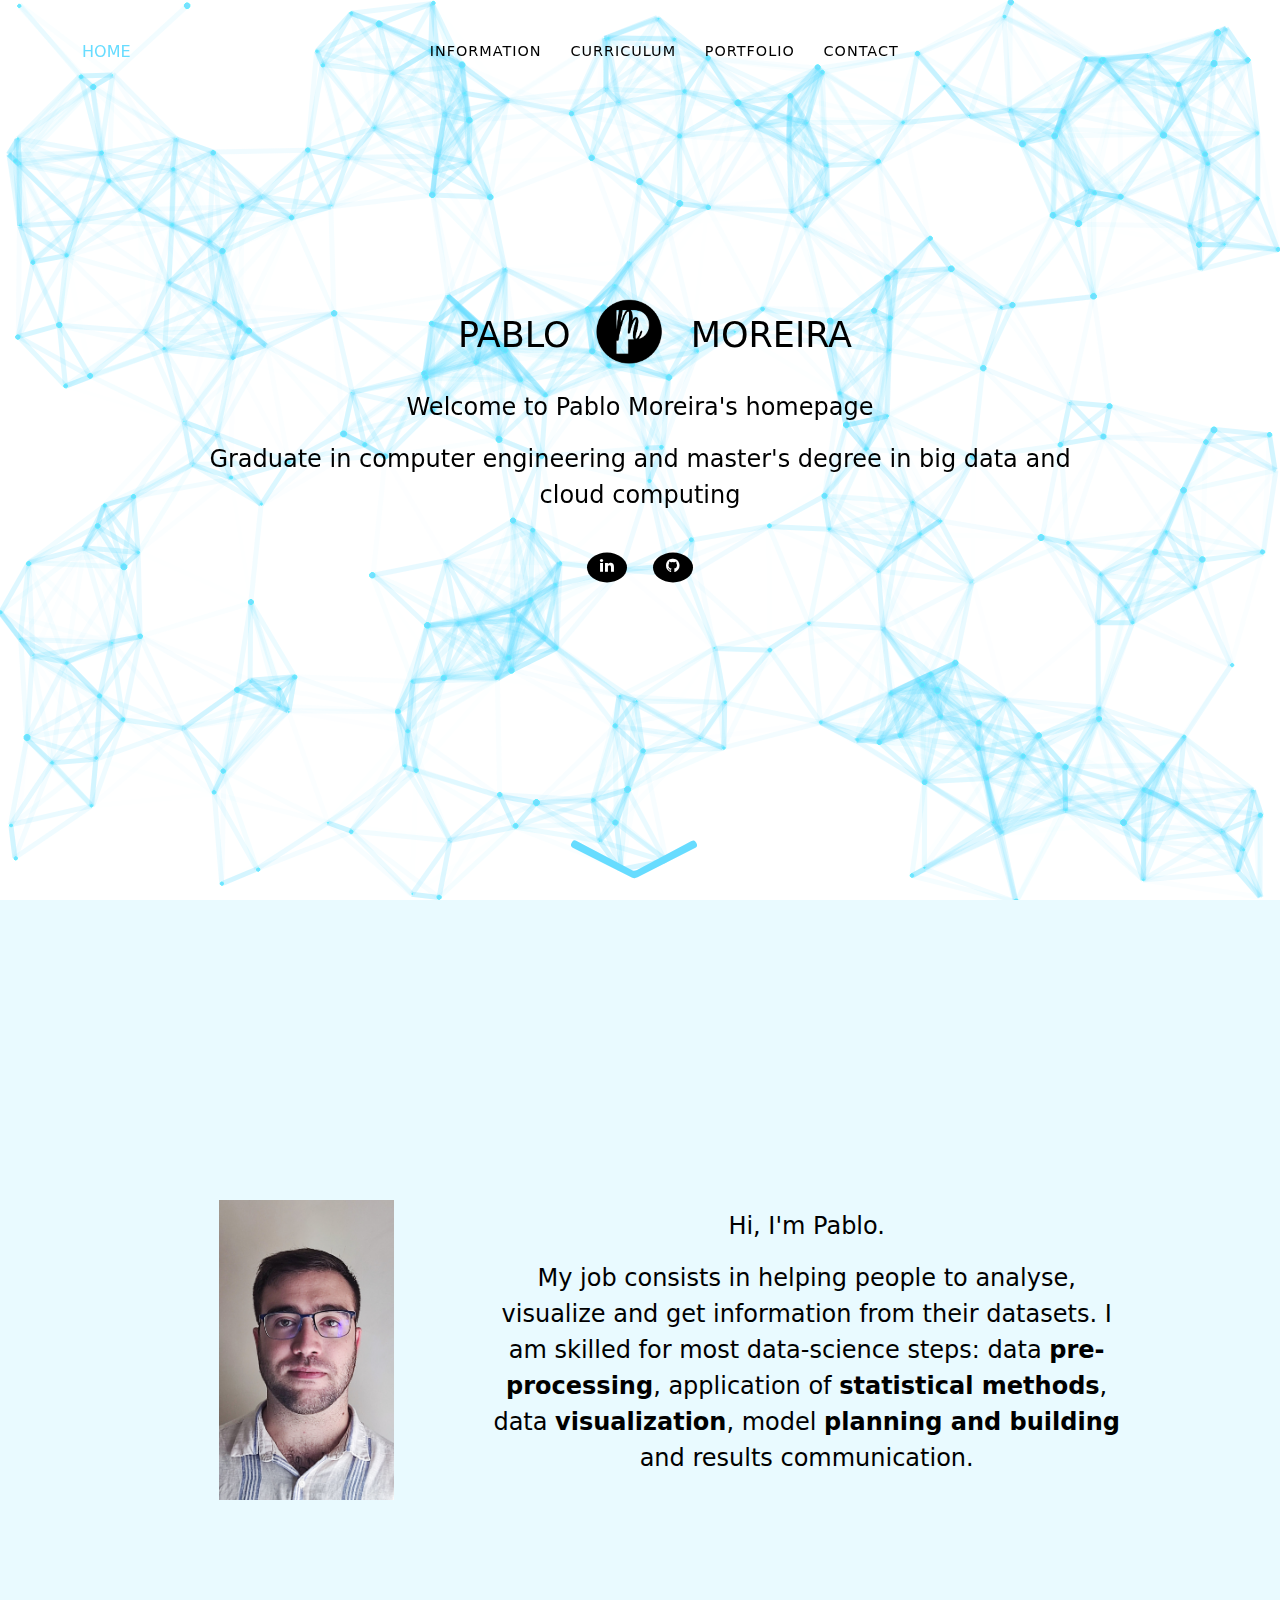
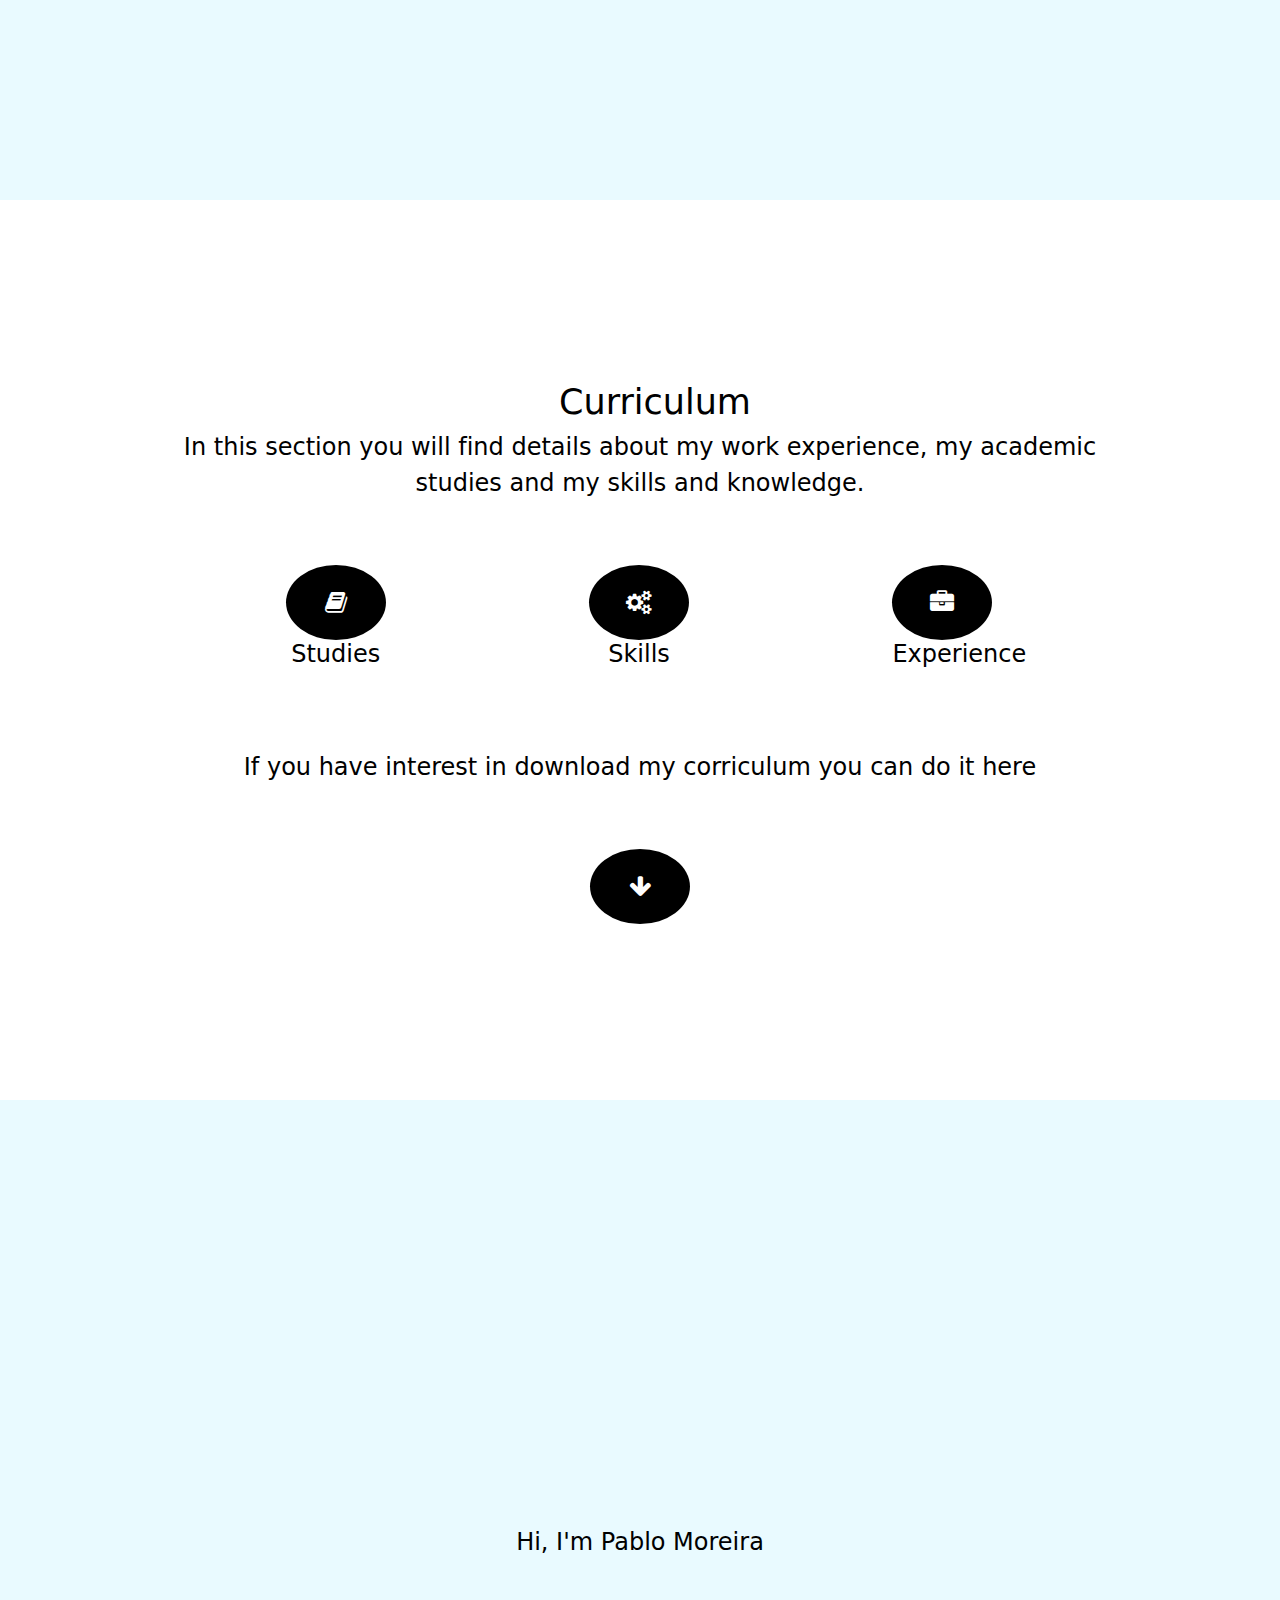
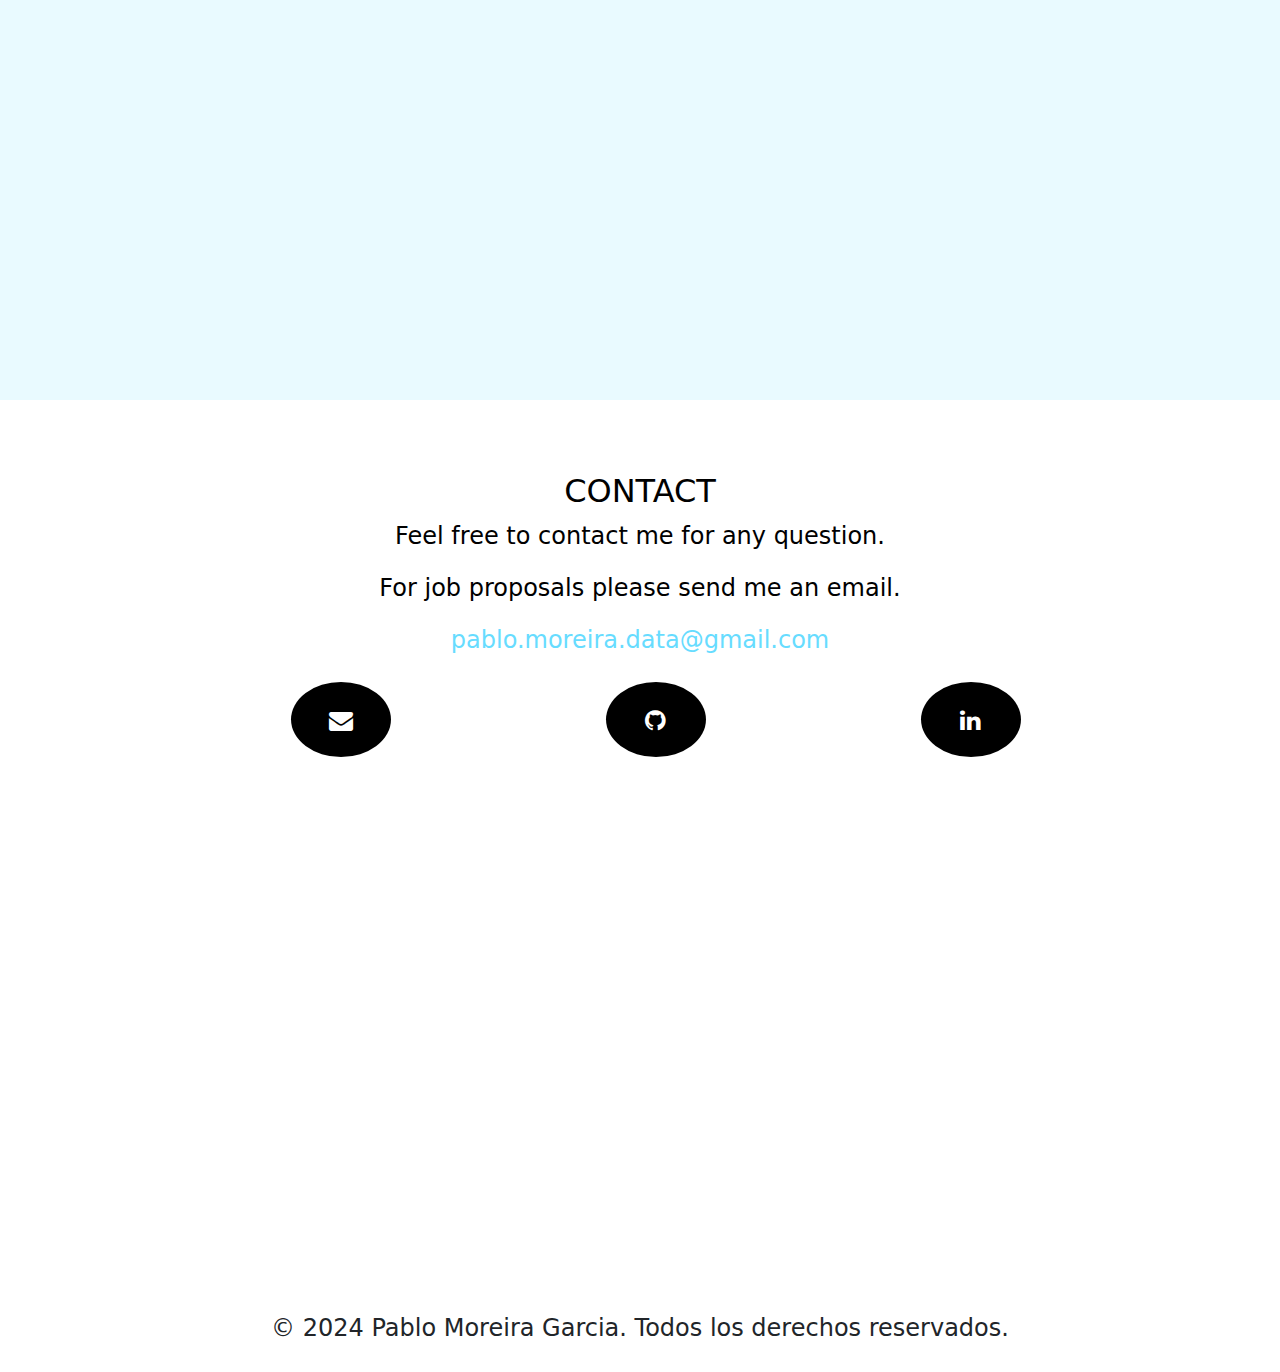
==== commit 7a6530ea: "Version4-Not Finished" ====
--- a/index.html
+++ b/index.html
@@ -147,14 +147,14 @@
     <div class="container">
 
       <p  style="display:inline; font-size: 35px; padding-left: 30px">Curriculum</p>
-      <p>Estudios y cosas que he hecho</p>
+      <p>In this section you will find details about my work experience, my academic studies and my skills and knowledge.</p>
       <br><br>
 
       <ul class="row_curriculum">
         <li class="row_curriculum_item openModalBtn">
           <a data-toggle="modal_curriculum" href="#Studies">
               <div class="circle">
-              <i class="fa fa-university"></i>
+              <i class="fa fa-book"></i>
             </div>
           </a>
 
@@ -167,7 +167,7 @@
         <li class="row_curriculum_item openModalBtn">
           <a data-toggle="modal" href="#Skills">
             <div class="circle">
-              <i class="fa fa-search"></i>
+              <i class="fa fa-cogs"></i>
             </div>
           </a>
           <a data-toggle="modal" href="#Skills">
@@ -179,7 +179,7 @@
         <li class="row_curriculum_item openModalBtn">
           <a data-toggle="modal" href="#Experience">
             <div class="circle">
-              <i class="fa fa-bar-chart"></i>
+              <i class="fa fa-briefcase"></i>
             </div>
           </a>
           <a data-toggle="modal" href="#Experience">
@@ -406,6 +406,7 @@
     </div>
   </section>
 
+  
 
 
   
--- a/css/portfolio.css
+++ b/css/portfolio.css
@@ -6,6 +6,7 @@
   p {
     font-size: 1.5rem;
   }
+  
   
   /* ------------------------------------------------------------------------------------------------------------------- */
   /* PARTICLE.JS CSS
@@ -20,6 +21,7 @@
     background-position: 50% 50%;
     background-repeat: no-repeat;
   }
+
 
   /* ------------------------------------------------------------------------------------------------------------------- */
   /* MAIN NAV BAR
@@ -100,10 +102,6 @@
   }
 
 
-
-
-
-
   /* ------------------------------------------------------------------------------------------------------------------- */
   /* HOME
   /* ------------------------------------------------------------------------------------------------------------------- */
@@ -176,11 +174,10 @@
   }
   
 
-
-
   /* ------------------------------------------------------------------------------------------------------------------- */
   /* INFORMATION
   /* ------------------------------------------------------------------------------------------------------------------- */
+
   #information {
     display: flex;
     justify-content: center; /* Centra el contenido horizontalmente */
@@ -201,9 +198,6 @@
     top: 50%;
     right: 50%;
   }
-
-
-
 
 
   /* ------------------------------------------------------------------------------------------------------------------- */
@@ -324,9 +318,180 @@
     color: rgb(0, 0, 0);
   }
   
+
+  /* ------------------------------------------------------------------------------------------------------------------- */
+  /* MODALS
+  /* ------------------------------------------------------------------------------------------------------------------- */  
+  
+  /*-Studies-*/
+  .modalStudies::backdrop{
+    color:rgba(0, 0, 0, 0.55)
+  }
+
+  #modalStudies a {
+    text-decoration: none;
+    color: #000000;
+  }
+
+  #modalStudies u{
+    color: #67dcff;
+  }
+
+  #modalStudies .closeModalBtn{
+    color: #67dcff;
+  }
+  
+  #modalStudies .closeModalBtn{
+    display: inline-block; /* Muestra los íconos en línea */
+  }
+
+  #modalStudies .closeModalBtn a {
+    transition: color 0.3s; /* Transición suave del color de fondo */
+  }
+
+  #modalStudies .closeModalBtn .circle {
+    display: flex;
+    justify-content: center; /* Centra horizontalmente */
+    align-items: center; /* Centra verticalmente */
+    width: 100px; /* Ajusta el tamaño del círculo según sea necesario */
+    height: 75px;
+    border-radius: 50%; /* Crea un círculo */
+    background-color: #000; /* Color de fondo negro */
+    transition: background-color 0.3s; /* Transición suave del color de fondo */
+    overflow: hidden;
+    text-align: center; /* Centra el contenido dentro del círculo */
+  }
+
+  #modalStudies .closeModalBtn .circle .fa {
+    justify-content: center; /* Centra horizontalmente */
+    align-items: center; /* Centra verticalmente */
+    vertical-align: middle; /* Centra el ícono verticalmente */
+    color: white;
+    font-size: 24px;
+  }
+  #modalStudies .closeModalBtn:hover .circle {
+    background-color: #67dcff; /* Cambia el color de fondo al pasar el ratón */
+  }
+
+  #modalStudies .closeModalBtn:hover .circle .fa {
+    color: rgb(0, 0, 0);
+  }
+
+
+  /*-Skills-*/
+  .modalSkills::backdrop{
+    color:rgba(0, 0, 0, 0.55)
+  }
+
+  #modalSkills a {
+    text-decoration: none;
+    color: #000000;
+  }
+
+  #modalSkills u{
+    color: #67dcff;
+  }
+
+  #modalSkills .closeModalBtn{
+    color: #67dcff;
+  }
+  
+  #modalSkills .closeModalBtn{
+    display: inline-block; /* Muestra los íconos en línea */
+  }
+
+  #modalSkills .closeModalBtn a {
+    transition: color 0.3s; /* Transición suave del color de fondo */
+  }
+
+  #modalSkills .closeModalBtn .circle {
+    display: flex;
+    justify-content: center; /* Centra horizontalmente */
+    align-items: center; /* Centra verticalmente */
+    width: 100px; /* Ajusta el tamaño del círculo según sea necesario */
+    height: 75px;
+    border-radius: 50%; /* Crea un círculo */
+    background-color: #000; /* Color de fondo negro */
+    transition: background-color 0.3s; /* Transición suave del color de fondo */
+    overflow: hidden;
+    text-align: center; /* Centra el contenido dentro del círculo */
+  }
+
+  #modalSkills .closeModalBtn .circle .fa {
+    justify-content: center; /* Centra horizontalmente */
+    align-items: center; /* Centra verticalmente */
+    vertical-align: middle; /* Centra el ícono verticalmente */
+    color: white;
+    font-size: 24px;
+  }
+  #modalSkills .closeModalBtn:hover .circle {
+    background-color: #67dcff; /* Cambia el color de fondo al pasar el ratón */
+  }
+
+  #modalSkills .closeModalBtn:hover .circle .fa {
+    color: rgb(0, 0, 0);
+  }
+
+
+  /*-Experience-*/
+  .modalExperience::backdrop{
+    color:rgba(0, 0, 0, 0.55)
+  }
+
+  #modalExperience a {
+    text-decoration: none;
+    color: #000000;
+  }
+
+  #modalExperience u{
+    color: #67dcff;
+  }
+
+  #modalExperience .closeModalBtn{
+    color: #67dcff;
+  }
+  
+  #modalExperience .closeModalBtn{
+    display: inline-block; /* Muestra los íconos en línea */
+  }
+
+  #modalExperience .closeModalBtn a {
+    transition: color 0.3s; /* Transición suave del color de fondo */
+  }
+
+  #modalExperience .closeModalBtn .circle {
+    display: flex;
+    justify-content: center; /* Centra horizontalmente */
+    align-items: center; /* Centra verticalmente */
+    width: 100px; /* Ajusta el tamaño del círculo según sea necesario */
+    height: 75px;
+    border-radius: 50%; /* Crea un círculo */
+    background-color: #000; /* Color de fondo negro */
+    transition: background-color 0.3s; /* Transición suave del color de fondo */
+    overflow: hidden;
+    text-align: center; /* Centra el contenido dentro del círculo */
+  }
+
+  #modalExperience .closeModalBtn .circle .fa {
+    justify-content: center; /* Centra horizontalmente */
+    align-items: center; /* Centra verticalmente */
+    vertical-align: middle; /* Centra el ícono verticalmente */
+    color: white;
+    font-size: 24px;
+  }
+  #modalExperience .closeModalBtn:hover .circle {
+    background-color: #67dcff; /* Cambia el color de fondo al pasar el ratón */
+  }
+
+  #modalExperience .closeModalBtn:hover .circle .fa {
+    color: rgb(0, 0, 0);
+  }
+
+
   /* ------------------------------------------------------------------------------------------------------------------- */
   /* PORTFOLIO
   /* ------------------------------------------------------------------------------------------------------------------- */
+
   #portfolio {
     display: flex;
     justify-content: center; /* Centra el contenido horizontalmente */
@@ -337,189 +502,6 @@
     position: relative;
     overflow: hidden;
   }
-
-
-
-
-
-
-
-
-  /* ------------------------------------------------------------------------------------------------------------------- */
-  /* MODALS
-  /* ------------------------------------------------------------------------------------------------------------------- */  
-  
-  /*-Studies-*/
-  .modalStudies::backdrop{
-    color:rgba(0, 0, 0, 0.55)
-  }
-
-  #modalStudies a {
-    text-decoration: none;
-    color: #000000;
-  }
-
-  #modalStudies u{
-    color: #67dcff;
-  }
-
-  #modalStudies .closeModalBtn{
-    color: #67dcff;
-  }
-  
-  #modalStudies .closeModalBtn{
-    display: inline-block; /* Muestra los íconos en línea */
-  }
-
-  #modalStudies .closeModalBtn a {
-    transition: color 0.3s; /* Transición suave del color de fondo */
-  }
-
-  #modalStudies .closeModalBtn .circle {
-    display: flex;
-    justify-content: center; /* Centra horizontalmente */
-    align-items: center; /* Centra verticalmente */
-    width: 100px; /* Ajusta el tamaño del círculo según sea necesario */
-    height: 75px;
-    border-radius: 50%; /* Crea un círculo */
-    background-color: #000; /* Color de fondo negro */
-    transition: background-color 0.3s; /* Transición suave del color de fondo */
-    overflow: hidden;
-    text-align: center; /* Centra el contenido dentro del círculo */
-  }
-
-  #modalStudies .closeModalBtn .circle .fa {
-    justify-content: center; /* Centra horizontalmente */
-    align-items: center; /* Centra verticalmente */
-    vertical-align: middle; /* Centra el ícono verticalmente */
-    color: white;
-    font-size: 24px;
-  }
-  #modalStudies .closeModalBtn:hover .circle {
-    background-color: #67dcff; /* Cambia el color de fondo al pasar el ratón */
-  }
-
-  #modalStudies .closeModalBtn:hover .circle .fa {
-    color: rgb(0, 0, 0);
-  }
-
-
-  /*-Skills-*/
-  .modalSkills::backdrop{
-    color:rgba(0, 0, 0, 0.55)
-  }
-
-  #modalSkills a {
-    text-decoration: none;
-    color: #000000;
-  }
-
-  #modalSkills u{
-    color: #67dcff;
-  }
-
-  #modalSkills .closeModalBtn{
-    color: #67dcff;
-  }
-  
-  #modalSkills .closeModalBtn{
-    display: inline-block; /* Muestra los íconos en línea */
-  }
-
-  #modalSkills .closeModalBtn a {
-    transition: color 0.3s; /* Transición suave del color de fondo */
-  }
-
-  #modalSkills .closeModalBtn .circle {
-    display: flex;
-    justify-content: center; /* Centra horizontalmente */
-    align-items: center; /* Centra verticalmente */
-    width: 100px; /* Ajusta el tamaño del círculo según sea necesario */
-    height: 75px;
-    border-radius: 50%; /* Crea un círculo */
-    background-color: #000; /* Color de fondo negro */
-    transition: background-color 0.3s; /* Transición suave del color de fondo */
-    overflow: hidden;
-    text-align: center; /* Centra el contenido dentro del círculo */
-  }
-
-  #modalSkills .closeModalBtn .circle .fa {
-    justify-content: center; /* Centra horizontalmente */
-    align-items: center; /* Centra verticalmente */
-    vertical-align: middle; /* Centra el ícono verticalmente */
-    color: white;
-    font-size: 24px;
-  }
-  #modalSkills .closeModalBtn:hover .circle {
-    background-color: #67dcff; /* Cambia el color de fondo al pasar el ratón */
-  }
-
-  #modalSkills .closeModalBtn:hover .circle .fa {
-    color: rgb(0, 0, 0);
-  }
-
-
-  /*-Experience-*/
-  .modalExperience::backdrop{
-    color:rgba(0, 0, 0, 0.55)
-  }
-
-  #modalExperience a {
-    text-decoration: none;
-    color: #000000;
-  }
-
-  #modalExperience u{
-    color: #67dcff;
-  }
-
-  #modalExperience .closeModalBtn{
-    color: #67dcff;
-  }
-  
-  #modalExperience .closeModalBtn{
-    display: inline-block; /* Muestra los íconos en línea */
-  }
-
-  #modalExperience .closeModalBtn a {
-    transition: color 0.3s; /* Transición suave del color de fondo */
-  }
-
-  #modalExperience .closeModalBtn .circle {
-    display: flex;
-    justify-content: center; /* Centra horizontalmente */
-    align-items: center; /* Centra verticalmente */
-    width: 100px; /* Ajusta el tamaño del círculo según sea necesario */
-    height: 75px;
-    border-radius: 50%; /* Crea un círculo */
-    background-color: #000; /* Color de fondo negro */
-    transition: background-color 0.3s; /* Transición suave del color de fondo */
-    overflow: hidden;
-    text-align: center; /* Centra el contenido dentro del círculo */
-  }
-
-  #modalExperience .closeModalBtn .circle .fa {
-    justify-content: center; /* Centra horizontalmente */
-    align-items: center; /* Centra verticalmente */
-    vertical-align: middle; /* Centra el ícono verticalmente */
-    color: white;
-    font-size: 24px;
-  }
-  #modalExperience .closeModalBtn:hover .circle {
-    background-color: #67dcff; /* Cambia el color de fondo al pasar el ratón */
-  }
-
-  #modalExperience .closeModalBtn:hover .circle .fa {
-    color: rgb(0, 0, 0);
-  }
-
-
-
-
-
-
-
-
 
 
   /* ------------------------------------------------------------------------------------------------------------------- */
@@ -601,40 +583,10 @@
   }
 
 
-
-
-
-
-
-
-
-
-
-  
-
-  
-
-
-
-
-
-
-
-
-
-
-
-
-
-
-
-
-
-
-
-
-
-  
+  /* ------------------------------------------------------------------------------------------------------------------- */
+  /* FOOTER
+  /* ------------------------------------------------------------------------------------------------------------------- */
+
   footer {
     background-color: #ffffff;
     padding: 10px;
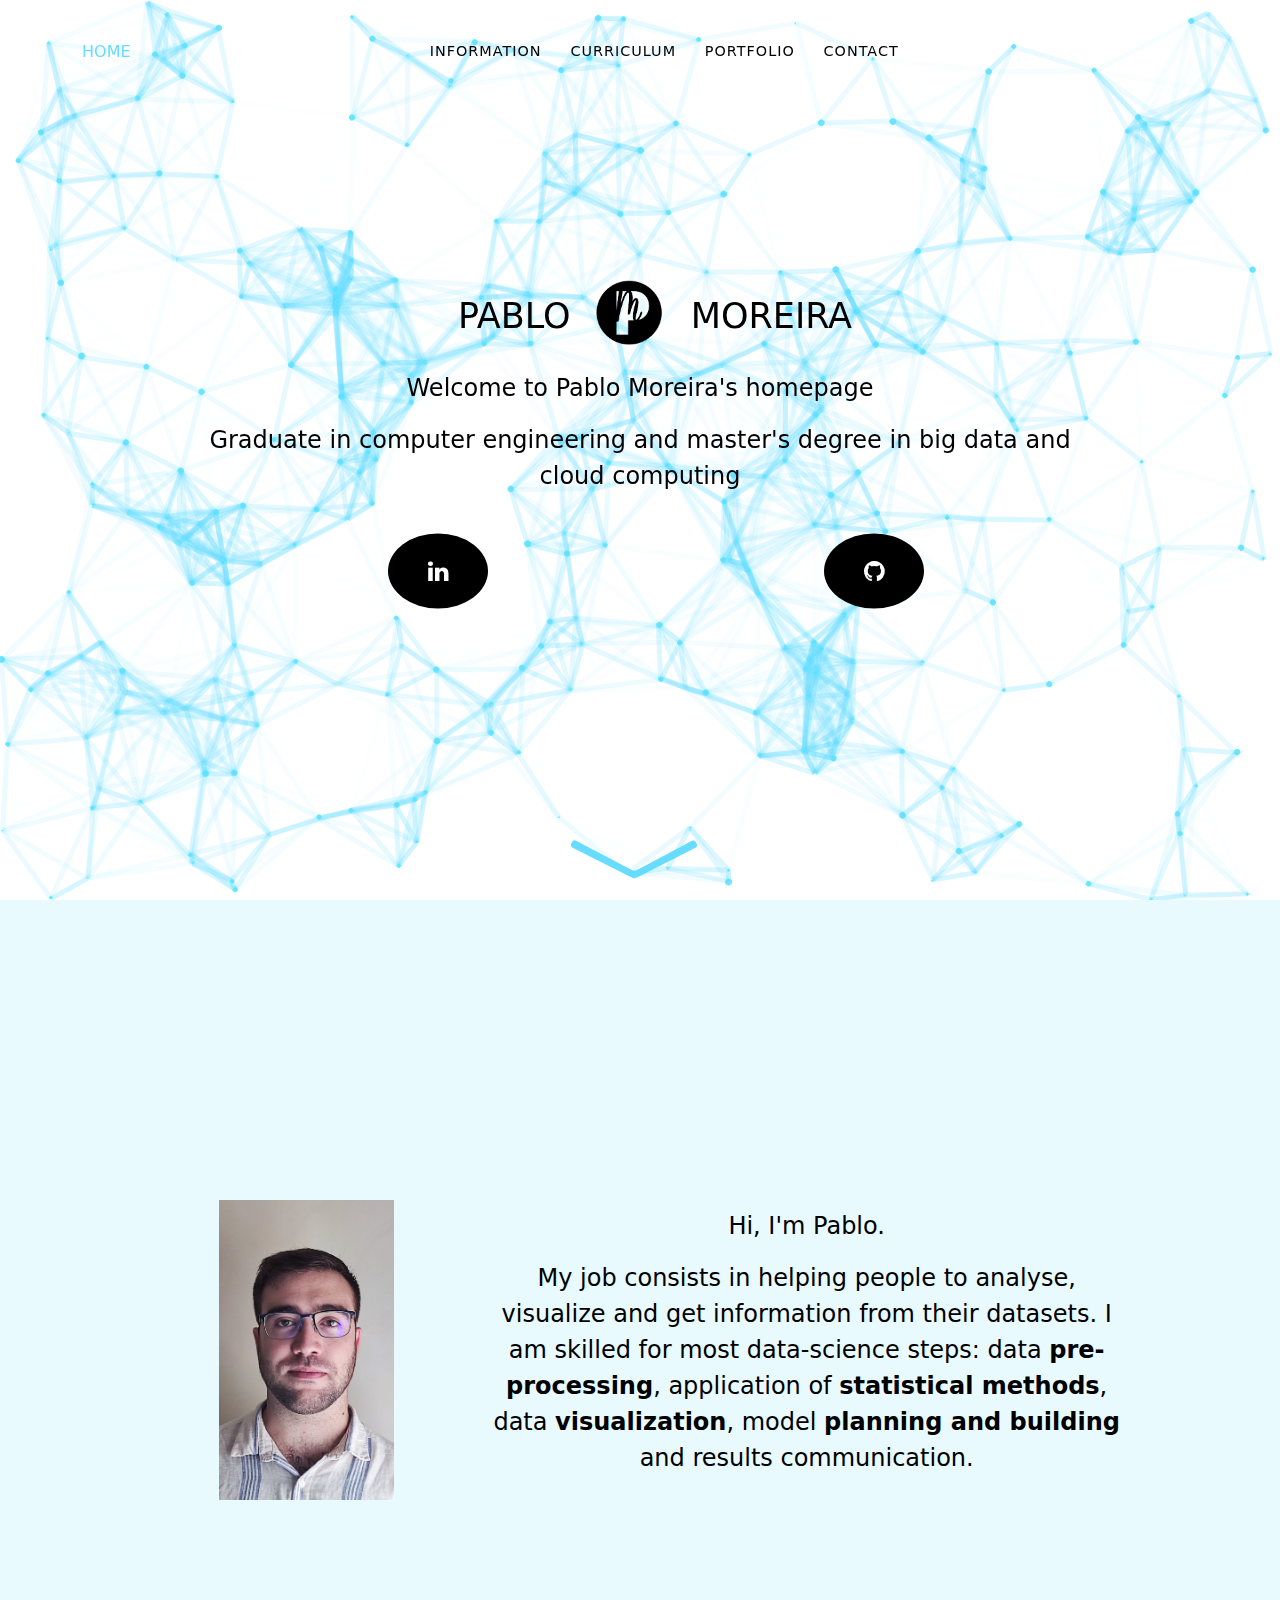
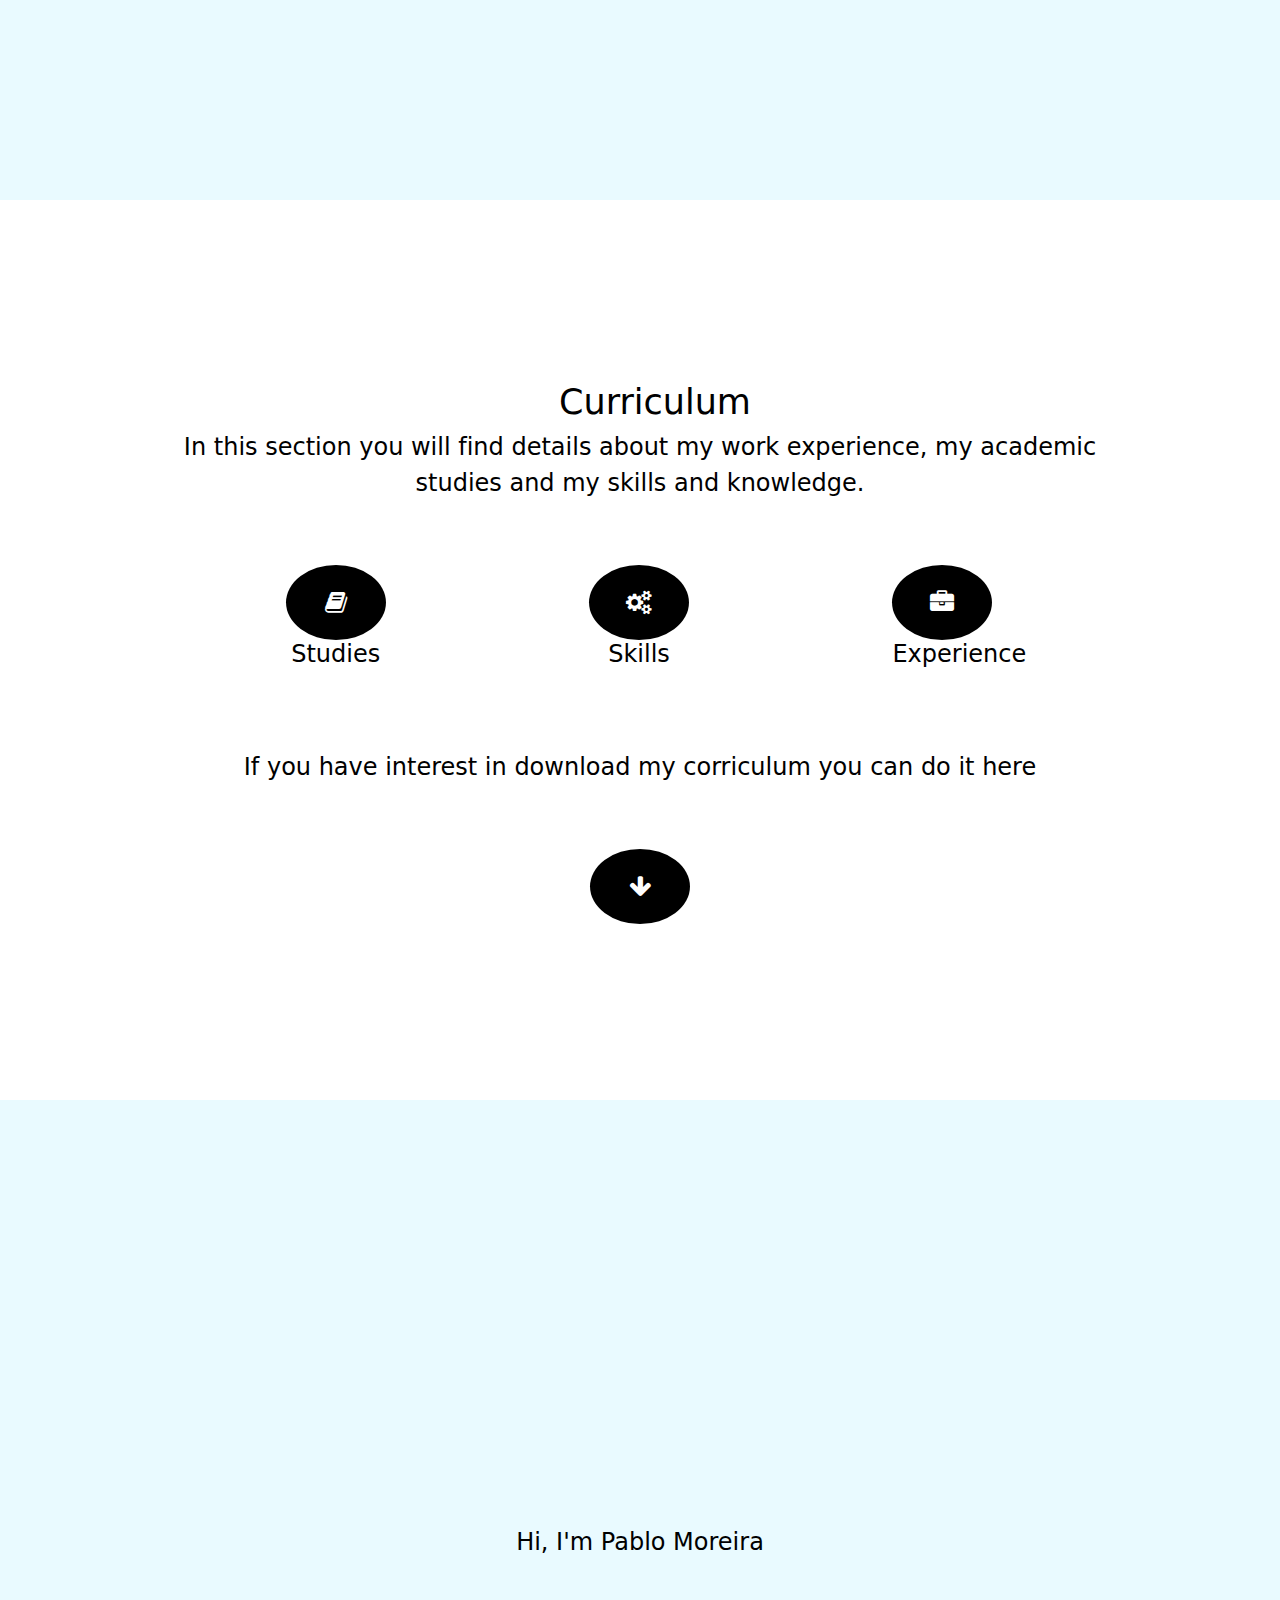
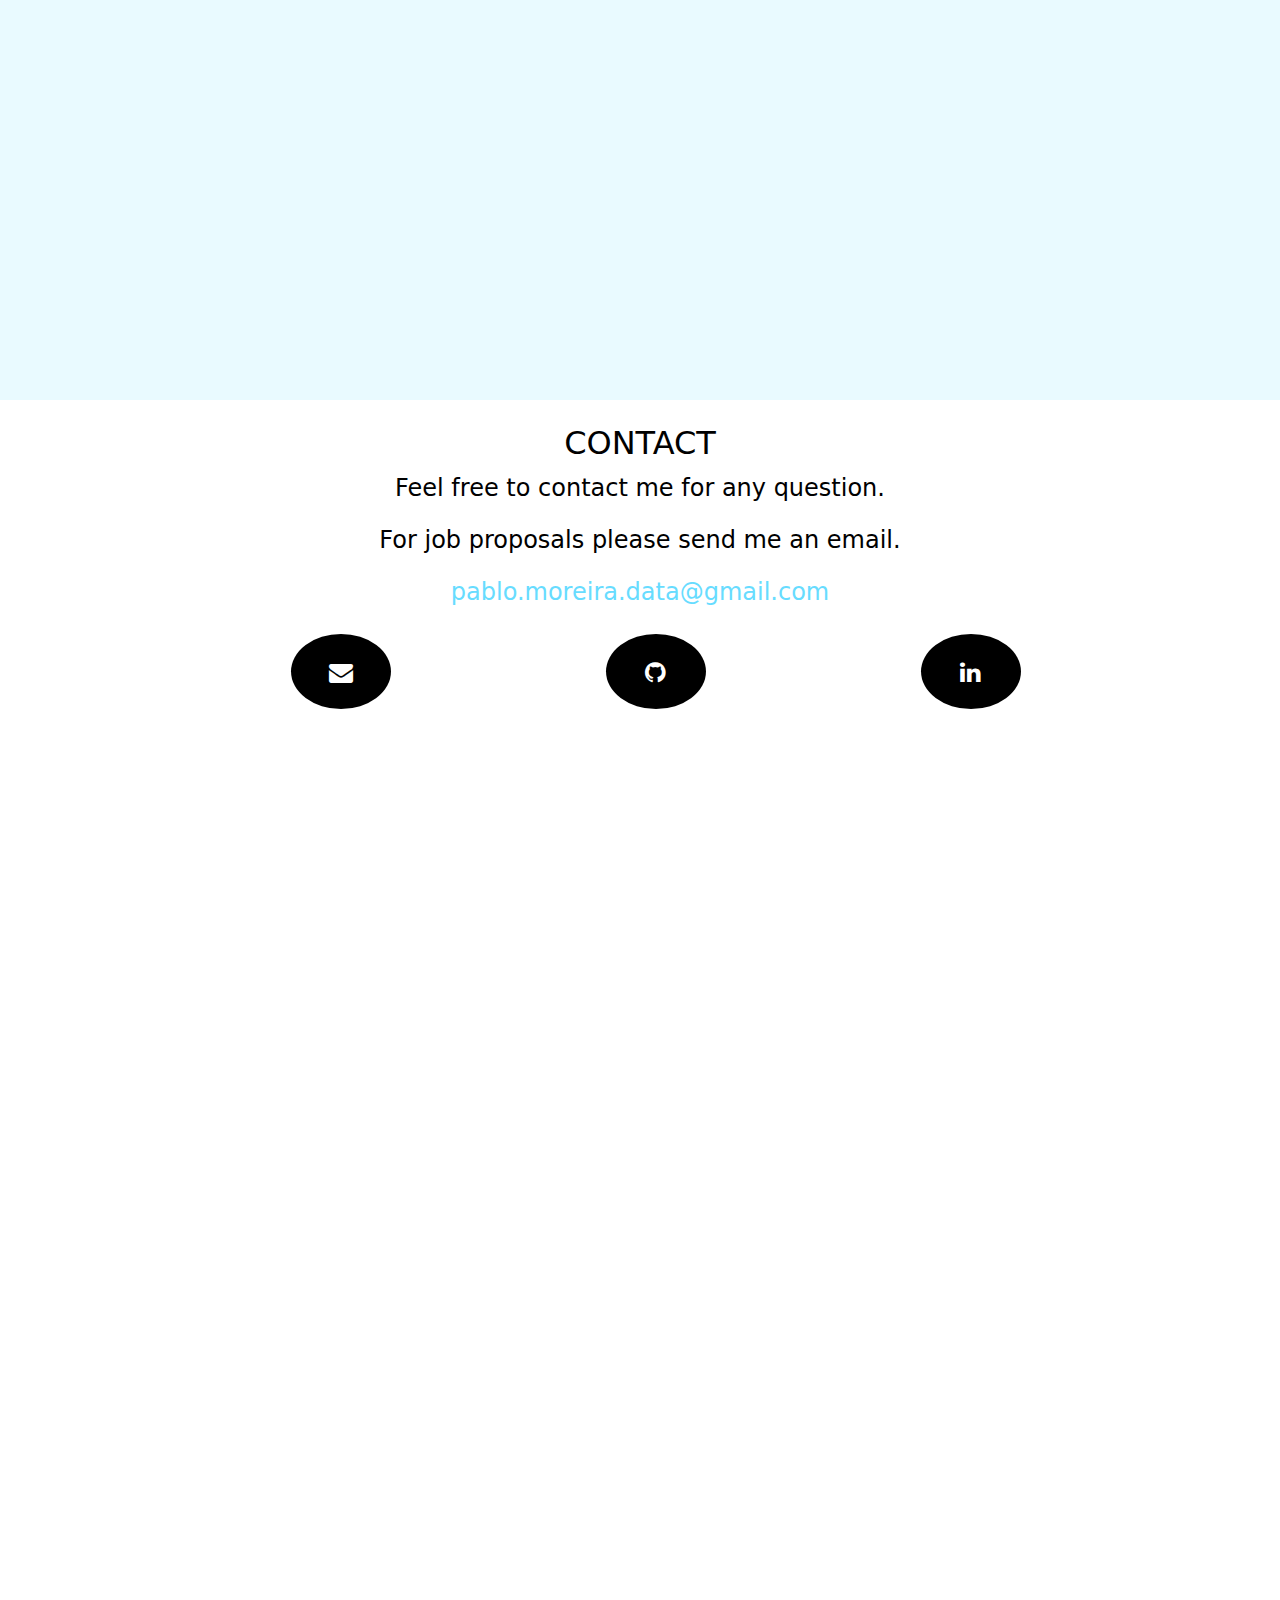
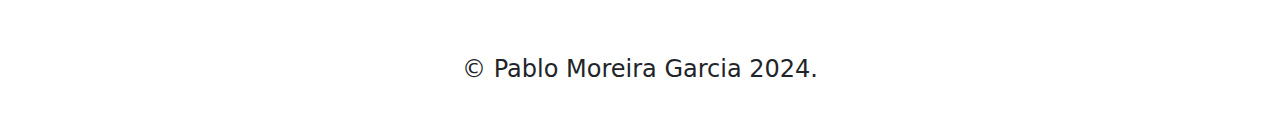
==== commit 6ee5882f: "Version5-Not Finished" ====
--- a/index.html
+++ b/index.html
@@ -78,7 +78,7 @@
     <div class="container">
       <p style="display:inline; font-size: 35px; padding-left: 30px">PABLO</p>
       <img width="90px" style="display:inline; margin-bottom: 20px; margin-right: 10px; margin-left: 10px"
-        src="Logo.png">
+        src="files/Logo.png">
       <p style="display:inline; font-size: 35px">MOREIRA</p>
       
       <p>Welcome to Pablo Moreira's homepage</p>
@@ -86,14 +86,14 @@
       <br>
       <ul class="inicio_social-buttons">
         <li class="inicio_social-buttons_item">
-          <a href="https://www.linkedin.com/in/pablo-moreira-garcia-52267a208/">
+          <a href="https://www.linkedin.com/in/pablo-moreira-garcia-52267a208/" target="_blank" rel="noopener noreferrer">
             <div class="circle">
               <i class="fa fa-linkedin"></i>
             </div>
           </a>
         </li>
         <li class="inicio_social-buttons_item">
-          <a href="https://github.com/Pablomoreiragarcia">
+          <a href="https://github.com/Pablomoreiragarcia" target="_blank" rel="noopener noreferrer">
             <div class="circle">
               <i class="fa fa-github"></i>
             </div>
@@ -129,7 +129,7 @@
     <div class="container">
       <div class="row align-items-center">
         <div class="col-lg-4 col-12 text-center mb-4 mb-lg-0 ">
-          <img class="img-fluid" src="Foto.jpg" alt="Pablo Moreira profile picture" style="max-width: 100%; height: auto; max-height: 300px;">
+          <img class="img-fluid" src="files/Foto.jpg" alt="Pablo Moreira profile picture" style="max-width: 100%; height: auto; max-height: 300px;">
         </div>
         <div class="col-lg-8 col-12 text-center text-md-left">
           <p>Hi, I'm Pablo.</p>
@@ -194,7 +194,7 @@
       <br><br>
 
       <li class="descarga_button">
-        <a href="Curriculum.pdf" download>
+        <a href="files/Curriculum.pdf" target="_blank" rel="noopener noreferrer" download>
           <div class="circle">
             <i class="fa fa-arrow-down"></i>
           </div>
@@ -363,16 +363,16 @@
   <!-- ==============================Contacto============================== -->
   <section id="contact" style="background-color: rgb(255, 255, 255)">
     <div class="container">
-      <br><br><br>
+      <br>
       <h2 class="section-heading text-uppercase" style="color: black">CONTACT</h2>
       
       <p>Feel free to contact me for any question.</p>
       <p> For job proposals please send me an email.</p>
-      <a style="font-size: 1.5rem;" href="mailto:pablo.moreira.data@gmail.com">pablo.moreira.data@gmail.com</a>
+      <a style="font-size: 1.5rem;" href="mailto:pablo.moreira.data@gmail.com" target="_blank" rel="noopener noreferrer">pablo.moreira.data@gmail.com</a>
       <br><br>
       <ul class="row_contact">
         <li class="row_contact_item">
-          <a data-toggle="modal" href="mailto:pablo.moreira.data@gmail.com">
+          <a href="mailto:pablo.moreira.data@gmail.com" target="_blank" rel="noopener noreferrer">
             <div class="circle">
               <i class="fa fa-envelope"></i>
             </div>
@@ -381,7 +381,7 @@
         </li>
     
         <li class="row_contact_item">
-          <a data-toggle="modal" href="https://github.com/Pablomoreiragarcia">
+          <a href="https://github.com/Pablomoreiragarcia" target="_blank" rel="noopener noreferrer">
             <div class="circle">
               <i class="fa fa-github"></i>
             </div>
@@ -390,52 +390,121 @@
         </li>
         
         <li class="row_contact_item">
-          <a data-toggle="modal" href="https://www.linkedin.com/in/pablo-moreira-garcia-52267a208/">
+          <a href="https://www.linkedin.com/in/pablo-moreira-garcia-52267a208/" target="_blank" rel="noopener noreferrer">
             <div class="circle">
               <i class="fa fa-linkedin"></i>
             </div>
           </a>
           <p></p>
         </li>
-    
-      </ul>
-      <br><br><br>
-
-
-
+      </ul>
     </div>
   </section>
 
-  
-
-
-  
-
-  
-  
-
-
-
+  <!-- ==============================Referencias============================== -->
+  
+  <section id="references">
+    <div class="container">
+      <input type="radio" name="slider" id="s1" checked>
+      <input type="radio" name="slider" id="s2">
+      <input type="radio" name="slider" id="s3">
+      <input type="radio" name="slider" id="s4">
+      <input type="radio" name="slider" id="s5">
+
+      <div class="cards">
+        <!--
+        <label for="s1" id="slide1">
+          <div class="card">
+            <div class="image">
+              <img src="files/OIP.jpg" alt="prueba">
+              
+            </div>
+            <div class="infos">
+              <span class="name"></span>
+              <span style="color: grey; font-size: 8"><i>"Yan always performed with outstanding skills and impressive
+                capacity for adaptation and efficiency. His job was crucial for the publication of important
+                results. [...] I thus highly recommend him for any work concering framing and analysis of huge data
+                sets."</i></span>
+              <span><a href="https://www.researchgate.net/profile/Jacques_David4">J. David</a> - <span
+                  style="font-size: 12px; display: inline;"><i>Professor at <a
+                      href="https://www.montpellier-supagro.fr">Montpellier Supagro</a></i></span></span>
+              
+
+            </div>
+          </div>
+        </label>
+
+        <label for="s2" id="slide2">
+          <div class="card">
+            <div class="image">
+              <img src="files/OIP.jpg" alt="prueba">
+              
+            </div>
+            <div class="infos">
+              <span class="name"></span>
+              <span class="lorem">Tarjeta2</span>
+              
+
+            </div>
+          </div>
+        </label>
+
+        <label for="s3" id="slide3">
+          <div class="card">
+            <div class="image">
+              <img src="files/OIP.jpg" alt="prueba">
+              
+            </div>
+            <div class="infos">
+              <span class="name"></span>
+              <span class="lorem">Tarjeta3</span>
+              
+
+            </div>
+          </div>
+        </label>
+
+        <label for="s4" id="slide4">
+          <div class="card">
+            <div class="image">
+              <img src="files/OIP.jpg" alt="prueba">
+              
+            </div>
+            <div class="infos">
+              <span class="name"></span>
+              <span class="lorem">Tarjeta4</span>
+              
+
+            </div>
+          </div>
+        </label>
+
+        <label for="s5" id="slide5">
+          <div class="card">
+            <div class="image">
+              <img src="files/OIP.jpg" alt="prueba">
+            
+            </div>
+            <div class="infos">
+              <span class="name"></span>
+              <span class="lorem">Tarjeta5</span>
+              
+
+            </div>
+          </div>
+        </label>
+        -->
+      </div>
+    </div>
+  </section>
 
   <!-- ==============================FOOTER=================================== -->
 
 
   <footer>
-    <p>&copy; 2024 Pablo Moreira Garcia. Todos los derechos reservados.</p>
+    <p>&copy; Pablo Moreira Garcia 2024.</p>
   </footer>
   <!-- ======================================================================= -->
-
-
-
-
-
-
-
-
-
-
-
-  
 
   <!-- ==============================JavaScript============================== -->
 
@@ -449,8 +518,9 @@
   <script src="jquery.easing/jquery.easing.min.js"></script>
 
   <!-- Custom scripts for this template -->
-  <script src="js/portfolio.js"></script>
-  <script src="js/Modals.js"></script>
+  <script src="js/navBar.js"></script>
+  <script src="js/modals.js"></script>
+  <script src="js/references.js"></script>
   <!-- ======================================================================= -->
 
 
--- a/css/portfolio.css
+++ b/css/portfolio.css
@@ -115,8 +115,10 @@
     overflow: hidden;
     
   }
-  #masthead a {
+
+  .masthead a {
     text-decoration: none;
+    color: #000000;
   }
 
   .masthead .container {
@@ -128,21 +130,31 @@
     max-width: 1000px;
     padding: 2em 3em;
   }
+
   .masthead .inicio_social-buttons {
-    list-style: none;
-    padding: 0;
-    text-align: center; /* Alinea los íconos en el centro */
+    display: flex;
+    flex-direction: row; /* Establece la dirección del flujo como fila */
+    justify-content: space-around; /* Distribuye uniformemente los elementos a lo largo del eje principal */
+    align-items: center; /* Centra verticalmente los elementos */
+    margin-left: auto; /* Mueve el contenedor hacia la derecha para centrarlo */
+    margin-right: auto; /* Mueve el contenedor hacia la izquierda para centrarlo */
   }
 
   .masthead .inicio_social-buttons .inicio_social-buttons_item {
     display: inline-block; /* Muestra los íconos en línea */
-    margin: 0 10px; /* Añade un espacio entre los íconos */
+    color: #000000;
+  }
+
+  .masthead .inicio_social-buttons .inicio_social-buttons_item a {
+    transition: color 0.3s; /* Transición suave del color de fondo */
   }
 
   .masthead .inicio_social-buttons .inicio_social-buttons_item .circle {
-    display: inline-block;
-    width: 40px; /* Ajusta el tamaño del círculo según sea necesario */
-    height: 30px;
+    display: flex;
+    justify-content: center; /* Centra horizontalmente */
+    align-items: center; /* Centra verticalmente */
+    width: 100px; /* Ajusta el tamaño del círculo según sea necesario */
+    height: 75px;
     border-radius: 50%; /* Crea un círculo */
     background-color: #000; /* Color de fondo negro */
     transition: background-color 0.3s; /* Transición suave del color de fondo */
@@ -151,8 +163,15 @@
   }
 
   .masthead .inicio_social-buttons .inicio_social-buttons_item .circle .fa {
+    justify-content: center; /* Centra horizontalmente */
+    align-items: center; /* Centra verticalmente */
     vertical-align: middle; /* Centra el ícono verticalmente */
     color: white;
+    font-size: 24px;
+  }
+
+  .masthead .inicio_social-buttons .inicio_social-buttons_item:hover a{
+    color: #67dcff;
   }
 
   .masthead .inicio_social-buttons .inicio_social-buttons_item:hover .circle {
@@ -162,7 +181,7 @@
   .masthead .inicio_social-buttons .inicio_social-buttons_item:hover .circle .fa {
     color: rgb(0, 0, 0);
   }
-  
+
   .arrowlanding {
     color: black;
     position: absolute;
@@ -174,6 +193,27 @@
   }
   
 
+
+
+
+
+
+
+
+
+
+
+
+
+
+
+
+
+
+
+
+
+
   /* ------------------------------------------------------------------------------------------------------------------- */
   /* INFORMATION
   /* ------------------------------------------------------------------------------------------------------------------- */
@@ -513,7 +553,6 @@
     color: black;
     position: relative;
     overflow: hidden;
-    height: 100vh;
   }
 
   #contact a {
@@ -581,6 +620,176 @@
   #contact .row_contact .row_contact_item:hover .circle .fa {
     color: rgb(0, 0, 0);
   }
+  
+  /* ------------------------------------------------------------------------------------------------------------------- */
+  /* Carrousel
+  /* ------------------------------------------------------------------------------------------------------------------- */
+  
+  #references{
+
+    display: flex;
+    justify-content: center;
+    align-items: center;
+    background-color: #ffffff;
+    overflow-x: hidden;
+    height: 100vh;
+
+  }
+
+  #references .container{
+    width: 100%;
+    height: 100%;
+    max-width: 600px;
+    max-height: 600px;
+    display: flex;
+    justify-content: center;
+    align-items: center;
+    transform-style: preserve-3d;
+    flex-direction: column;
+    margin-bottom: 100px;
+  }
+
+  #references .cards{
+    position: relative;
+    height: 500px;
+    width: 430px;
+    margin-bottom: 20px;
+    perspective: 1000px;
+    transform-style: preserve-3d;
+  }
+
+  #references .cards label{
+    position: absolute;
+    width: 430px;
+    left: 0;
+    right: 0;
+    margin: auto;
+    cursor: pointer;
+    transition: transform 0.55s ease;
+  }
+  
+  #references .cards .card{
+    position: relative;
+    height: 100%;
+    background-color: #ffffff;
+    border-radius: 10px;
+    padding: 30px 35px;
+
+  }
+
+  #references .cards .image{
+    display: flex;
+    justify-content: space-between;
+  }
+
+  #references .cards .image img{
+    border-radius: 5px;
+    box-shadow: 15px 15px 40px rgba(0, 0, 0, 0.50);
+    margin-top: 23px;
+    width: 86%;
+    height: 220px;
+    object-fit: cover;
+    transition: all .7s;
+  }
+
+  #references .cards .infos{
+    display: block;
+    text-align: end;
+    padding-top: 60px;
+  }
+
+  #references .cards .infos span{
+    display: block;
+  }
+
+  #references .cards .infos .name{
+    font-size: 30px;
+    color: var(--current-color);
+    letter-spacing: 8px;
+    margin-bottom: 20px;
+    padding-left: 25%;
+    transition: all 0.6s ease;
+  }
+
+  #references .card .lorem{
+    font-size: 15.5px;
+    color: #000;
+    letter-spacing: 3px;
+  }
+
+
+
+  #references input{
+    display: none;
+  }
+
+  #s1:checked~.cards #slide4,
+  #s2:checked~.cards #slide5,
+  #s3:checked~.cards #slide1,
+  #s4:checked~.cards #slide2,
+  #s5:checked~.cards #slide3{
+    box-shadow: 0 15px 30px rgba(0, 0, 0, 0.45);
+    transform: translate3d(-70%, 0, -220px);
+    --current-color: #eceaed;
+    --current-color2: #404457;
+  }
+
+  #s1:checked~.cards #slide5,
+  #s2:checked~.cards #slide1,
+  #s3:checked~.cards #slide2,
+  #s4:checked~.cards #slide3,
+  #s5:checked~.cards #slide4{
+    box-shadow: 0 20px 40px rgba(0, 0, 0, 0.45);
+    transform: translate3d(-35%, 0, -120px);
+    --current-color: #eceaed;
+    --current-color2: #404457;
+  }
+
+  #s1:checked~.cards #slide1,
+  #s2:checked~.cards #slide2,
+  #s3:checked~.cards #slide3,
+  #s4:checked~.cards #slide4,
+  #s5:checked~.cards #slide5{
+    box-shadow: 0 25px 50px rgba(0, 0, 0, 0.50);
+    transform: translate3d(0, 0, 0);
+    --current-color: #fad00c;
+    --current-color2: #eceaed;
+  }
+
+  #s1:checked~.cards #slide2,
+  #s2:checked~.cards #slide3,
+  #s3:checked~.cards #slide4,
+  #s4:checked~.cards #slide5,
+  #s5:checked~.cards #slide1{
+    box-shadow: 0 20px 40px rgba(0, 0, 0, 0.45);
+    transform: translate3d(35%, 0, -120px);
+    --current-color: #eceaed;
+    --current-color2: #404457;
+  }
+
+  #s1:checked~.cards #slide3,
+  #s2:checked~.cards #slide4,
+  #s3:checked~.cards #slide5,
+  #s4:checked~.cards #slide1,
+  #s5:checked~.cards #slide2{
+    box-shadow: 0 15px 30px rgba(0, 0, 0, 0.45);
+    transform: translate3d(70%, 0, -220px);
+    --current-color: #eceaed;
+    --current-color2: #404457;
+  }
+  
+
+
+
+
+
+
+
+
+
+
+
+
 
 
   /* ------------------------------------------------------------------------------------------------------------------- */
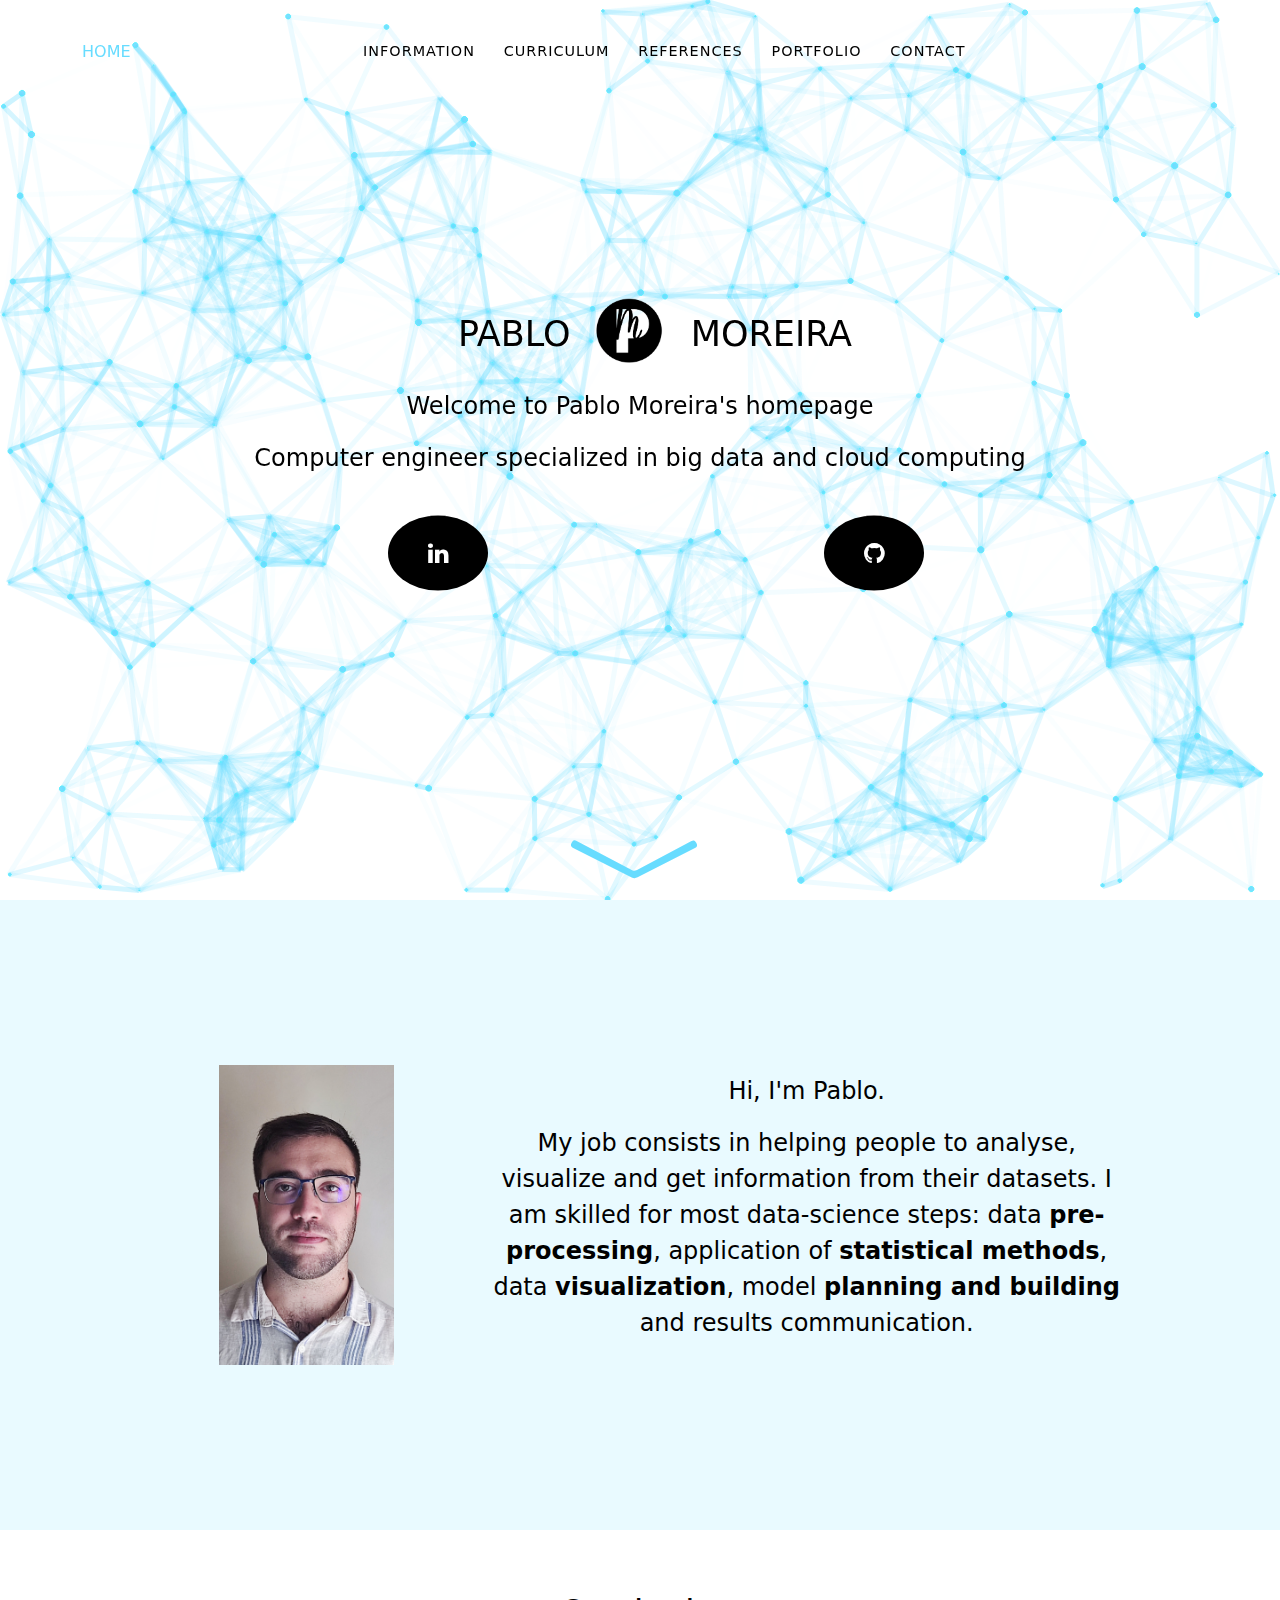
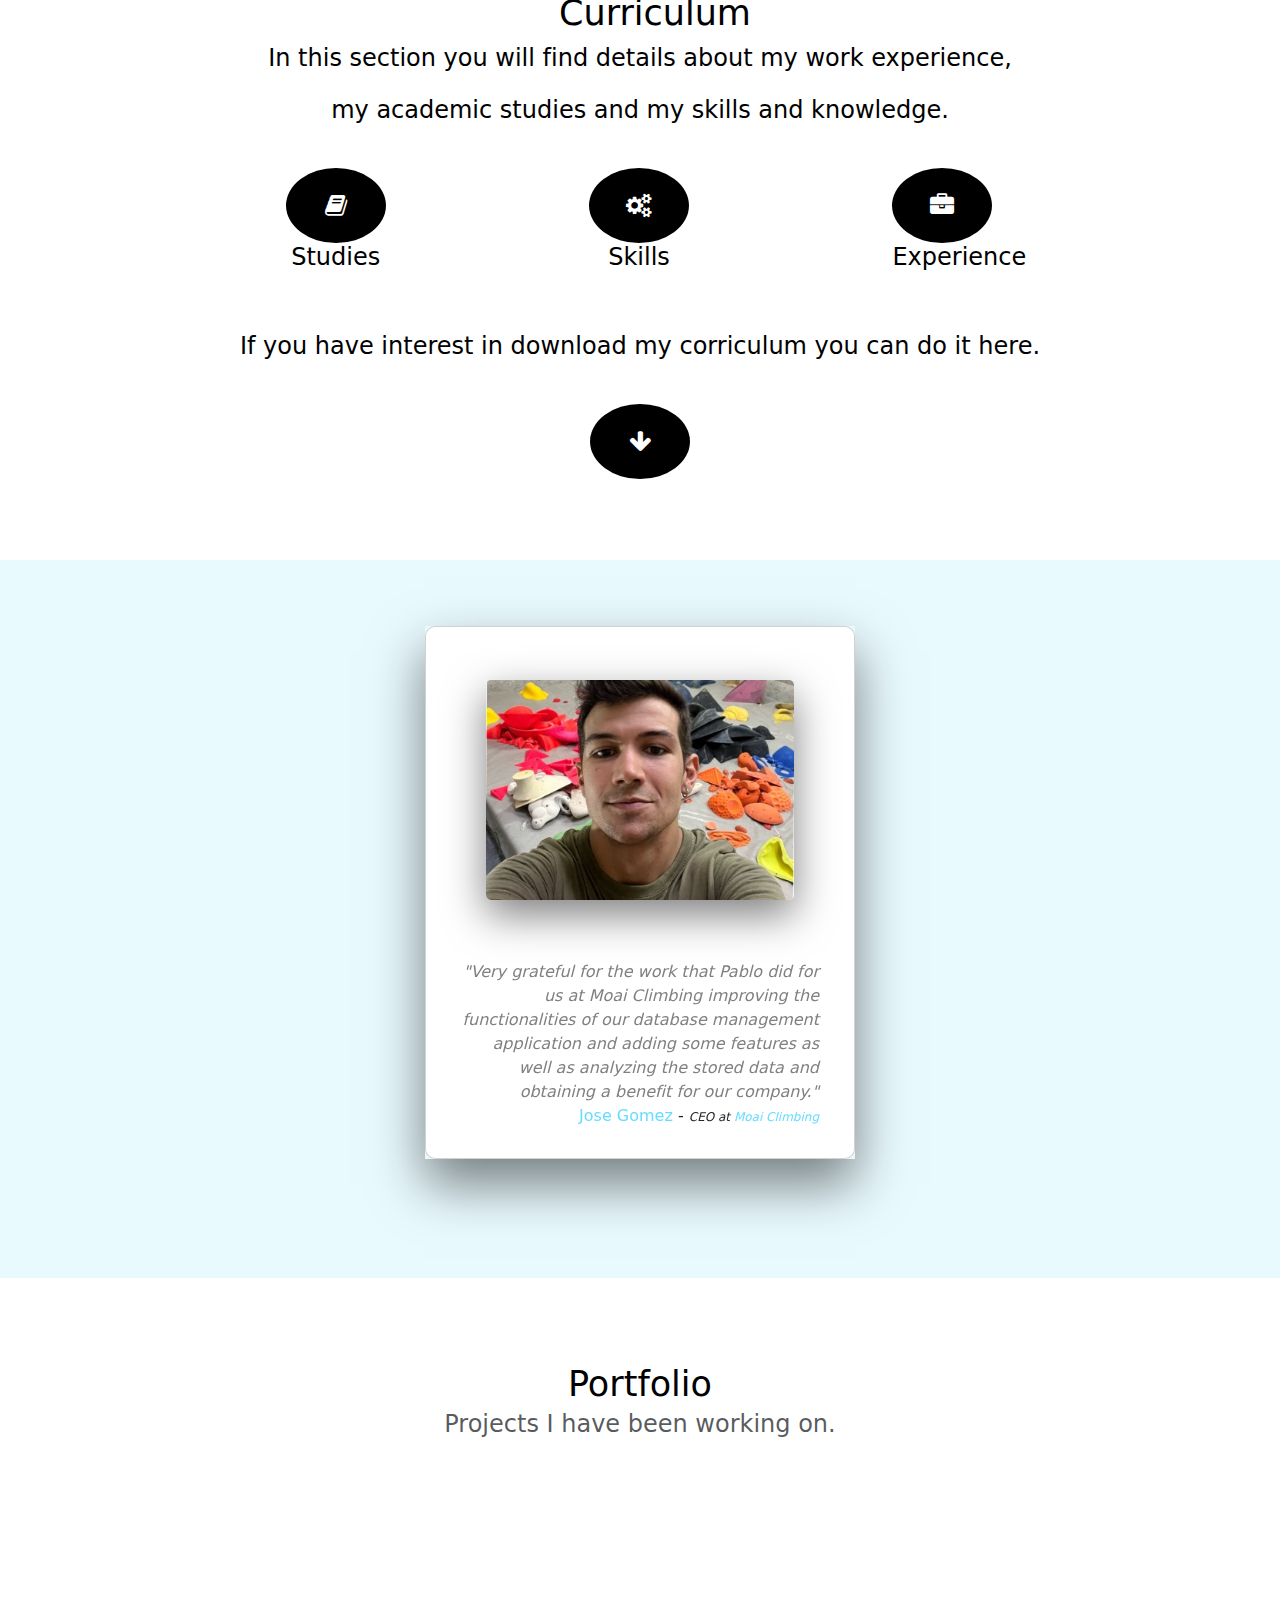
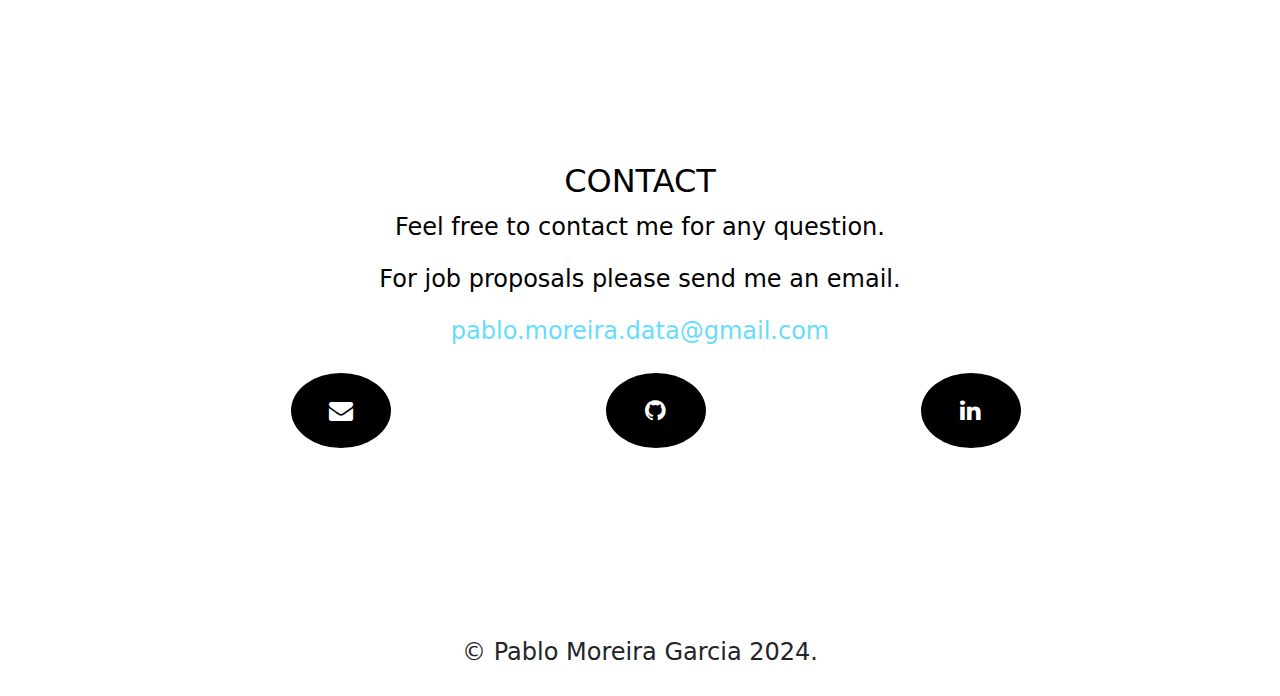
==== commit 6952e5d4: "Version6-Not Finished" ====
--- a/index.html
+++ b/index.html
@@ -27,31 +27,23 @@
   <!-- Custom fonts for this template -->
   <link rel="stylesheet" href="https://fonts.googleapis.com/css?family=Montserrat">
   <link rel="stylesheet" href="https://cdnjs.cloudflare.com/ajax/libs/font-awesome/4.7.0/css/font-awesome.min.css">
-
 </head>
 
-
-
-
-
-
-
 <body id="page-top">
-
-  <!-- Navigation -->
+  <!-- --------------------------------------------------------------------------------------------------------------------->
+  <!-- NAV BAR -->
+  <!-- --------------------------------------------------------------------------------------------------------------------->
   <nav class="navbar navbar-expand-lg fixed-top" id="mainNav">
     <div class="container">
       <a class="js-scroll-trigger" href="#page-top">
         HOME
       </a>
-
       <button class="navbar-toggler navbar-toggler-right" type="button" data-toggle="collapse"
         data-target="#navbarResponsive" aria-controls="navbarResponsive" aria-expanded="false"
         aria-label="Toggle navigation">
         Menu
         <i class="fa fa-bars"></i>
       </button>
-
       <div class="collapse navbar-collapse d-flex justify-content-center align-items-center" id="navbarResponsive">
         <ul class="navbar-nav text-uppercase ml-auto">
           <li class="nav-item">
@@ -61,6 +53,9 @@
             <a class="nav-link js-scroll-trigger" href="#curriculum">Curriculum</a>
           </li>
           <li class="nav-item">
+            <a class="nav-link js-scroll-trigger" href="#references">References</a>
+          </li>
+          <li class="nav-item">
             <a class="nav-link js-scroll-trigger" href="#portfolio">Portfolio</a>
           </li>
           <li class="nav-item">
@@ -70,19 +65,18 @@
       </div>
     </div>
   </nav>
-
-  
-  <!-- Inicio -->
-  <header class="masthead">
+  <!-- --------------------------------------------------------------------------------------------------------------------->
+  <!-- HOME -->
+  <!-- --------------------------------------------------------------------------------------------------------------------->
+  <header id="home">
     <div id="particles-js"></div>
     <div class="container">
       <p style="display:inline; font-size: 35px; padding-left: 30px">PABLO</p>
       <img width="90px" style="display:inline; margin-bottom: 20px; margin-right: 10px; margin-left: 10px"
         src="files/Logo.png">
       <p style="display:inline; font-size: 35px">MOREIRA</p>
-      
       <p>Welcome to Pablo Moreira's homepage</p>
-      <p>Graduate in computer engineering and master's degree in big data and cloud computing</p>
+      <p>Computer engineer specialized in big data and cloud computing</p>
       <br>
       <ul class="inicio_social-buttons">
         <li class="inicio_social-buttons_item">
@@ -107,25 +101,12 @@
       </a>
     </div>
   </header>
-    
   <script src="js\particles.min.js"></script>
   <script src="js\app.js"></script>
-
-
-
-
-
-
-
-
-
-
-
-
-
-
-  <!-- ==============================Information============================== -->
-  <section id="information" style="background-color: rgb(233, 250, 255)">
+  <!-- --------------------------------------------------------------------------------------------------------------------->
+  <!-- INFORMATION -->
+  <!-- --------------------------------------------------------------------------------------------------------------------->
+  <section id="information">
     <div class="container">
       <div class="row align-items-center">
         <div class="col-lg-4 col-12 text-center mb-4 mb-lg-0 ">
@@ -140,16 +121,15 @@
       </div>
     </div>
   </section>
-  <!-- ======================================================================= -->
-
-  <!-- ==============================Curriculum============================== -->
-  <section id="curriculum" style="background-color: rgb(255, 255, 255)">
-    <div class="container">
-
+  <!-- --------------------------------------------------------------------------------------------------------------------->
+  <!-- CURRICULUM -->
+  <!-- --------------------------------------------------------------------------------------------------------------------->
+  <section id="curriculum">
+    <div class="container">
       <p  style="display:inline; font-size: 35px; padding-left: 30px">Curriculum</p>
-      <p>In this section you will find details about my work experience, my academic studies and my skills and knowledge.</p>
-      <br><br>
-
+      <p>In this section you will find details about my work experience,</p>
+      <p> my academic studies and my skills and knowledge.</p>
+      <br>
       <ul class="row_curriculum">
         <li class="row_curriculum_item openModalBtn">
           <a data-toggle="modal_curriculum" href="#Studies">
@@ -157,13 +137,11 @@
               <i class="fa fa-book"></i>
             </div>
           </a>
-
           <a data-toggle="modal" href="#Studies">
             <h4>Studies</h4>
           </a>
           <p></p>
         </li>
-
         <li class="row_curriculum_item openModalBtn">
           <a data-toggle="modal" href="#Skills">
             <div class="circle">
@@ -175,7 +153,6 @@
           </a>
           <p></p>
         </li>
-        
         <li class="row_curriculum_item openModalBtn">
           <a data-toggle="modal" href="#Experience">
             <div class="circle">
@@ -187,12 +164,10 @@
           </a>
           <p></p>
         </li>
-
-      </ul>
-      <br><br>
-      <p>If you have interest in download my corriculum you can do it here</p>
-      <br><br>
-
+      </ul>
+      <br>
+      <p>If you have interest in download my corriculum you can do it here.</p>
+      <br>
       <li class="descarga_button">
         <a href="files/Curriculum.pdf" target="_blank" rel="noopener noreferrer" download>
           <div class="circle">
@@ -200,14 +175,9 @@
           </div>
         </a>
       </li>
-
-      
+      <br><br>
     </div>
   </section>
-
-
-  
-
 
   <center>
     <dialog id="modalStudies">
@@ -219,13 +189,11 @@
       <ul>
         <li><u>Universidad de Castilla-La Mancha:</u> University degree on Computer Engineering.</li>
       </ul>
-      <br>
       <h6>Master</h6>
       <hr>
       <ul>
         <li><u>Universidad de Castilla-La Mancha:</u> Master on Big Data and Cloud Computing.</li>
       </ul>
-      <br>
       <h6>Other courses</h6>
       <hr>
       <ul>
@@ -235,7 +203,6 @@
         <li><u>AISCIENCES:</u> Scala & SpaMongoDB- Mastering MongoDB from Beginners to Professional.</li>
         <li><u>Apasoft Training:</u> Tableau Desktop and Tableau Prep.</li>
       </ul>
-      <br>
       </div>
       <li class="closeModalBtn">
         <a href="#Curriculum">
@@ -264,7 +231,6 @@
         <li><u>Statistical analysis</u></li>
         <li><u> Agile Methodologies</u></li>
       </ul>
-      <br>
       <h6>Technical Skills</h6>
       <hr>
       <ul>
@@ -272,13 +238,11 @@
         <li><u>Programming Languages and Libreries:</u> Python, SQL, NoSQL, Java, Pandas, Numpy, ScikitLearn, Seaborn, Selenium, Matplotlib, Flask, Scrapy, Scala, Spark, PySpark</li>
         <li><u>Other tools:</u> AWS, GIT, SCRUM, Jupyter, MongoDB, Tableau Desk, Tableau Prep, Visual Studio Code, Docker</li>
       </ul>
-      <br>
       <h6>Other Skills</h6>
       <hr>
       <ul>
         <li><u>English:</u> B2-FIRST Certification.</li>
       </ul>
-      <br>
       </div>
       <li class="closeModalBtn">
         <a href="#Curriculum">
@@ -300,19 +264,16 @@
       <ul>
         <li><u>OPINATOR:</u> Part of the software development team of the cloud tool Opinator, defining and implementing data and text analytics techniques.</li>
       </ul>
-      <br>
       <h6>Universidad de Castilla-La Mancha</h6>
       <hr>
       <ul>
         <li><u>I3A:</u> Carrying out functions and activities related to the line of research Machine learning with Bayesian networks.</li>
       </ul>
-      <br>
       <h6>Moai Climbing</h6>
       <hr>
       <ul>
         <li><u>TOBA & Mailing:</u> Edition and improvement of their web application to manage their database, and development of a data analysis and automatic e-mailing application.</li>
       </ul>
-      <br>
       </div>
       <li class="closeModalBtn">
         <a href="#Curriculum">
@@ -323,45 +284,96 @@
       </li>
     </dialog>
   </center>
-  
-
-  
-
-  <!-- ======================================================================= -->
-
-  <!-- ==============================Proyectos============================== -->
-  <section id="portfolio" style="background-color: rgb(233, 250, 255)">
-    <div class="container" >
-      <div class="row1"> 
-        <div class="img-container1">
-          
+  <!-- --------------------------------------------------------------------------------------------------------------------->
+  <!-- REFERENCES -->
+  <!-- --------------------------------------------------------------------------------------------------------------------->
+  <section id="references">
+    <div class="container">
+      <hr>
+      <hr>
+      <input type="radio" name="slider" id="s1" checked>
+      <input type="radio" name="slider" id="s2">
+      <input type="radio" name="slider" id="s3">
+      <input type="radio" name="slider" id="s4">
+      <input type="radio" name="slider" id="s5">
+      <div class="cards">
+        <label for="s1" id="slide1">
+          <div class="card">
+            <div class="image">
+              <img src="files/Jose Gomez.jpg" alt="Jose Gomez photo">
+            </div>
+            <div class="infos">
+              <span style="color: grey; font-size: 8"><i>"Very grateful for the work that Pablo did for us at Moai 
+                Climbing improving the functionalities of our database management application and adding some features 
+                as well as analyzing the stored data and obtaining a benefit for our company."</i></span>
+              <span><a href="https://www.linkedin.com/in/jos%C3%A9-g%C3%B3mez-mart%C3%ADnez-5bb617143/" target="_blank" rel="noopener noreferrer" >Jose Gomez</a> - <span
+                  style="font-size: 12px; display: inline;"><i>CEO at <a
+                      href="https://www.moaiclimbing.com/" target="_blank" rel="noopener noreferrer" >Moai Climbing</a></i></span></span>
+            </div>
+          </div>
+        </label>
+        <!--
+        <label for="s2" id="slide2">
+          <div class="card">
+            <div class="image">
+              <img src="files/OIP.jpg" alt="prueba">
+            </div>
+
+            <div class="infos">
+              <span class="name"></span>
+              <span class="lorem">Tarjeta2</span>
+            </div>
+          </div>
+        </label>
+        -->
+      </div>
+      <hr>
+      <hr>
+      <hr>
+      <hr>
+    </div>
+  </section>
+  <!-- --------------------------------------------------------------------------------------------------------------------->
+  <!-- PORTFOLIO -->
+  <!-- --------------------------------------------------------------------------------------------------------------------->
+  <section class="" id="portfolio" style="padding-top: 0px; padding-bottom: 0px">
+    <div class="parallaxwebsite">
+      <div class="container" style="padding-top: 80px; padding-bottom: 80px">
+
+        <div class="row">
+          <div class="col-lg-12 text-center" style="padding-bottom: 3%">
+            <p id="website" style="display:inline; font-size: 35px">Portfolio</p>
+            <center>
+              <p style="max-width: 500px;  line-height: 27px;" class="section-subheading text-muted">Projects I have been working on.</p>
+            </center>
+          </div>
         </div>
-        <div class="text-container1">
-          <p>Hi, I'm Pablo Moreira</p>
-        </div>
-      </row>
+
+        <br><br>
+      </div>
     </div>
   </section>
-  <!-- ======================================================================= -->
-
-
-
-
-
-
-
-
-
-
-
-
-
-
-
-
-
-  <!-- ==============================Contacto============================== -->
-  <section id="contact" style="background-color: rgb(255, 255, 255)">
+
+
+
+
+
+
+
+
+
+
+
+
+
+
+
+
+
+  <!-- --------------------------------------------------------------------------------------------------------------------->
+  <!-- CONTACT -->
+  <!-- --------------------------------------------------------------------------------------------------------------------->
+  <section id="contact">
     <div class="container">
       <br>
       <h2 class="section-heading text-uppercase" style="color: black">CONTACT</h2>
@@ -401,102 +413,7 @@
     </div>
   </section>
 
-  <!-- ==============================Referencias============================== -->
-  
-  <section id="references">
-    <div class="container">
-      <input type="radio" name="slider" id="s1" checked>
-      <input type="radio" name="slider" id="s2">
-      <input type="radio" name="slider" id="s3">
-      <input type="radio" name="slider" id="s4">
-      <input type="radio" name="slider" id="s5">
-
-      <div class="cards">
-        <!--
-        <label for="s1" id="slide1">
-          <div class="card">
-            <div class="image">
-              <img src="files/OIP.jpg" alt="prueba">
-              
-            </div>
-            <div class="infos">
-              <span class="name"></span>
-              <span style="color: grey; font-size: 8"><i>"Yan always performed with outstanding skills and impressive
-                capacity for adaptation and efficiency. His job was crucial for the publication of important
-                results. [...] I thus highly recommend him for any work concering framing and analysis of huge data
-                sets."</i></span>
-              <span><a href="https://www.researchgate.net/profile/Jacques_David4">J. David</a> - <span
-                  style="font-size: 12px; display: inline;"><i>Professor at <a
-                      href="https://www.montpellier-supagro.fr">Montpellier Supagro</a></i></span></span>
-              
-
-            </div>
-          </div>
-        </label>
-
-        <label for="s2" id="slide2">
-          <div class="card">
-            <div class="image">
-              <img src="files/OIP.jpg" alt="prueba">
-              
-            </div>
-            <div class="infos">
-              <span class="name"></span>
-              <span class="lorem">Tarjeta2</span>
-              
-
-            </div>
-          </div>
-        </label>
-
-        <label for="s3" id="slide3">
-          <div class="card">
-            <div class="image">
-              <img src="files/OIP.jpg" alt="prueba">
-              
-            </div>
-            <div class="infos">
-              <span class="name"></span>
-              <span class="lorem">Tarjeta3</span>
-              
-
-            </div>
-          </div>
-        </label>
-
-        <label for="s4" id="slide4">
-          <div class="card">
-            <div class="image">
-              <img src="files/OIP.jpg" alt="prueba">
-              
-            </div>
-            <div class="infos">
-              <span class="name"></span>
-              <span class="lorem">Tarjeta4</span>
-              
-
-            </div>
-          </div>
-        </label>
-
-        <label for="s5" id="slide5">
-          <div class="card">
-            <div class="image">
-              <img src="files/OIP.jpg" alt="prueba">
-            
-            </div>
-            <div class="infos">
-              <span class="name"></span>
-              <span class="lorem">Tarjeta5</span>
-              
-
-            </div>
-          </div>
-        </label>
-        -->
-      </div>
-    </div>
-  </section>
+  
 
   <!-- ==============================FOOTER=================================== -->
 
--- a/css/portfolio.css
+++ b/css/portfolio.css
@@ -6,12 +6,9 @@
   p {
     font-size: 1.5rem;
   }
-  
-  
   /* ------------------------------------------------------------------------------------------------------------------- */
   /* PARTICLE.JS CSS
   /* ------------------------------------------------------------------------------------------------------------------- */
-  
   #particles-js{
     width: 100%;
     height: 100vh;
@@ -21,21 +18,16 @@
     background-position: 50% 50%;
     background-repeat: no-repeat;
   }
-
-
   /* ------------------------------------------------------------------------------------------------------------------- */
   /* MAIN NAV BAR
   /* ------------------------------------------------------------------------------------------------------------------- */
-  
   #mainNav {
     background-color: white;
   }
-
   #mainNav a {
     color: #67dcff;
     text-decoration: none;
   }
-
   #mainNav .navbar-toggler {
     font-size: 12px;
     right: 0;
@@ -45,17 +37,12 @@
     border: 0;
     background-color: #67dcff;
   }
-
-  /* Color of 'from data to viz' on the top left */
   #mainNav .navbar-brand {
     color: #67dcff;
   }
-  
   #mainNav .navbar-brand.active, #mainNav .navbar-brand:active, #mainNav .navbar-brand:focus, #mainNav .navbar-brand:hover {
     color: #251667;
   }
-  
-  /* Color of the TEXT of the menu top right*/
   #mainNav .navbar-nav .nav-item .nav-link {
     font-size: 90%;
     font-weight: 400;
@@ -63,13 +50,11 @@
     letter-spacing: 1px;
     color: black;
   }
-  
   #mainNav .navbar-nav .nav-item .nav-link.active, #mainNav .navbar-nav .nav-item .nav-link:hover {
     color: #67dcff;
     background-color: rgba(255, 255, 255, 0.5);
     border-bottom: 3px solid #67dcff;
   }
-  
   @media (min-width: 992px) {
     #mainNav {
       padding-top: 25px;
@@ -79,7 +64,6 @@
       transition: padding-top 0.3s, padding-bottom 0.3s;
       background-color: transparent;
     }
-    
     #mainNav .navbar-brand {
       font-size: 1.75em;
       -webkit-transition: all 0.3s;
@@ -94,34 +78,27 @@
       padding-bottom: 0;
       background-color: white;
     }
-  
     #mainNav.navbar-shrink .navbar-brand {
       font-size: 1.25em;
       padding: 12px 0;
     }
   }
-
-
   /* ------------------------------------------------------------------------------------------------------------------- */
   /* HOME
   /* ------------------------------------------------------------------------------------------------------------------- */
-  
-  .masthead {
+  #home {
     width: 100%;
     height: 100vh;
     text-align: center;
     color: black;
     position: relative;
     overflow: hidden;
-    
-  }
-
-  .masthead a {
-    text-decoration: none;
-    color: #000000;
-  }
-
-  .masthead .container {
+  }
+  #home a {
+    text-decoration: none;
+    color: #000000;
+  }
+  #home .container {
     color: rgb(0, 0, 0);
     position: absolute;
     top: 50%;
@@ -130,8 +107,7 @@
     max-width: 1000px;
     padding: 2em 3em;
   }
-
-  .masthead .inicio_social-buttons {
+  #home .inicio_social-buttons {
     display: flex;
     flex-direction: row; /* Establece la dirección del flujo como fila */
     justify-content: space-around; /* Distribuye uniformemente los elementos a lo largo del eje principal */
@@ -139,17 +115,14 @@
     margin-left: auto; /* Mueve el contenedor hacia la derecha para centrarlo */
     margin-right: auto; /* Mueve el contenedor hacia la izquierda para centrarlo */
   }
-
-  .masthead .inicio_social-buttons .inicio_social-buttons_item {
+  #home .inicio_social-buttons .inicio_social-buttons_item {
     display: inline-block; /* Muestra los íconos en línea */
     color: #000000;
   }
-
-  .masthead .inicio_social-buttons .inicio_social-buttons_item a {
+  #home .inicio_social-buttons .inicio_social-buttons_item a {
     transition: color 0.3s; /* Transición suave del color de fondo */
   }
-
-  .masthead .inicio_social-buttons .inicio_social-buttons_item .circle {
+  #home .inicio_social-buttons .inicio_social-buttons_item .circle {
     display: flex;
     justify-content: center; /* Centra horizontalmente */
     align-items: center; /* Centra verticalmente */
@@ -161,28 +134,26 @@
     overflow: hidden;
     text-align: center; /* Centra el contenido dentro del círculo */
   }
-
-  .masthead .inicio_social-buttons .inicio_social-buttons_item .circle .fa {
+  #home .inicio_social-buttons .inicio_social-buttons_item .circle .fa {
     justify-content: center; /* Centra horizontalmente */
     align-items: center; /* Centra verticalmente */
     vertical-align: middle; /* Centra el ícono verticalmente */
     color: white;
     font-size: 24px;
   }
-
-  .masthead .inicio_social-buttons .inicio_social-buttons_item:hover a{
-    color: #67dcff;
-  }
-
-  .masthead .inicio_social-buttons .inicio_social-buttons_item:hover .circle {
+  #home .inicio_social-buttons .inicio_social-buttons_item:hover a{
+    color: #67dcff;
+    transform: scale(1.1);
+  }
+  #home .inicio_social-buttons .inicio_social-buttons_item:hover .circle {
     background-color: #67dcff; /* Cambia el color de fondo al pasar el ratón */
-  }
-
-  .masthead .inicio_social-buttons .inicio_social-buttons_item:hover .circle .fa {
-    color: rgb(0, 0, 0);
-  }
-
-  .arrowlanding {
+    transform: scale(1.1);
+  }
+  #home .inicio_social-buttons .inicio_social-buttons_item:hover .circle .fa {
+    color: rgb(0, 0, 0);
+    transform: scale(1.1);
+  }
+  #home .arrowlanding {
     color: black;
     position: absolute;
     top: 98%;
@@ -191,88 +162,63 @@
     max-width: 1000px;
     padding: 2em 3em;
   }
-  
-
-
-
-
-
-
-
-
-
-
-
-
-
-
-
-
-
-
-
-
-
-
   /* ------------------------------------------------------------------------------------------------------------------- */
   /* INFORMATION
   /* ------------------------------------------------------------------------------------------------------------------- */
-
   #information {
     display: flex;
-    justify-content: center; /* Centra el contenido horizontalmente */
-    align-items: center; /* Centra el contenido verticalmente */
-    height: 100vh; /* Ajusta el alto al 100% del viewport */
-    text-align: center;
-    color: black;
-    position: relative;
-    overflow: hidden;
-  }
-
+    justify-content: center;
+    align-items: center;
+    min-height: 70vh;
+    background-color: rgb(233, 250, 255);
+    overflow: hidden;
+    
+    text-align: center;
+    color: black;
+    position: relative;
+  }
   #information .container {
+    width: 100%;
+    max-width: 1000px;
     color: rgb(0, 0, 0);
     overflow: hidden; /* Evita que el texto se desborde del contenedor */
     text-align: center; /* Centra el texto */
-    max-width: 1000px; /* Establece el ancho máximo del texto */
+
     margin: 0 auto; /* Centra el contenedor */
     top: 50%;
     right: 50%;
   }
-
-
   /* ------------------------------------------------------------------------------------------------------------------- */
   /* CURRICULUM
   /* ------------------------------------------------------------------------------------------------------------------- */
-  
   #curriculum {
     display: flex;
-    justify-content: center; /* Centra el contenido horizontalmente */
-    align-items: center; /* Centra el contenido verticalmente */
-    height: 100vh; /* Ajusta el alto al 100% del viewport */
-    text-align: center;
-    color: black;
-    position: relative;
-    overflow: hidden;
-  }
-
+    justify-content: center;
+    align-items: center;
+    min-height: 70vh;
+    background-color: rgb(255, 255, 255);
+    overflow: hidden;
+
+    text-align: center;
+    color: black;
+    position: relative;
+  }
   #curriculum a {
     text-decoration: none;
     color: #000000;
   }
-
   #curriculum .container {
+    width: 100%;
+    max-width: 1000px;
     color: rgb(0, 0, 0);
     overflow: hidden; /* Evita que el texto se desborde del contenedor */
     text-align: center; /* Centra el texto */
-    max-width: 1000px; /* Establece el ancho máximo del texto */
+
     margin: 0 auto; /* Centra el contenedor */
     top: 50%;
     right: 50%;
-    
-  }
-
+  }
   #curriculum .row_curriculum {
-    
     display: flex;
     flex-direction: row; /* Establece la dirección del flujo como fila */
     justify-content: space-around; /* Distribuye uniformemente los elementos a lo largo del eje principal */
@@ -280,7 +226,6 @@
     margin-left: auto; /* Mueve el contenedor hacia la derecha para centrarlo */
     margin-right: auto; /* Mueve el contenedor hacia la izquierda para centrarlo */
   }
-  
   #curriculum .row_curriculum .row_curriculum_item {
     display: inline-block; /* Muestra los íconos en línea */
     color: #000000;
@@ -288,7 +233,6 @@
   #curriculum .row_curriculum .row_curriculum_item a {
     transition: color 0.3s; /* Transición suave del color de fondo */
   }
-
   #curriculum .row_curriculum .row_curriculum_item .circle {
     display: flex;
     justify-content: center; /* Centra horizontalmente */
@@ -301,7 +245,6 @@
     overflow: hidden;
     text-align: center; /* Centra el contenido dentro del círculo */
   }
-
   #curriculum .row_curriculum .row_curriculum_item .circle .fa {
     justify-content: center; /* Centra horizontalmente */
     align-items: center; /* Centra verticalmente */
@@ -311,25 +254,23 @@
   }
   #curriculum .row_curriculum .row_curriculum_item:hover a{
     color: #67dcff;
-  }
-
+    transform: scale(1.1);
+  }
   #curriculum .row_curriculum .row_curriculum_item:hover .circle {
     background-color: #67dcff; /* Cambia el color de fondo al pasar el ratón */
-  }
-  
+    transform: scale(1.1);
+  }
   #curriculum .row_curriculum .row_curriculum_item:hover .circle .fa {
     color: rgb(0, 0, 0);
-  }
-
+    transform: scale(1.1);
+  }
   #curriculum .descarga_button{
     display: inline-block; /* Muestra los íconos en línea */
     color: #000000;
   }
-
   #curriculum .descarga_button a {
     transition: color 0.3s; /* Transición suave del color de fondo */
   }
-
   #curriculum .descarga_button .circle {
     display: flex;
     justify-content: center; /* Centra horizontalmente */
@@ -342,7 +283,6 @@
     overflow: hidden;
     text-align: center; /* Centra el contenido dentro del círculo */
   }
-
   #curriculum .descarga_button .circle .fa {
     justify-content: center; /* Centra horizontalmente */
     align-items: center; /* Centra verticalmente */
@@ -352,43 +292,35 @@
   }
   #curriculum .descarga_button:hover .circle {
     background-color: #67dcff; /* Cambia el color de fondo al pasar el ratón */
-  }
-
+    transform: scale(1.1);
+  }
   #curriculum .descarga_button:hover .circle .fa {
     color: rgb(0, 0, 0);
-  }
-  
-
+    transform: scale(1.1);
+  }
   /* ------------------------------------------------------------------------------------------------------------------- */
   /* MODALS
   /* ------------------------------------------------------------------------------------------------------------------- */  
-  
   /*-Studies-*/
   .modalStudies::backdrop{
     color:rgba(0, 0, 0, 0.55)
   }
-
   #modalStudies a {
     text-decoration: none;
     color: #000000;
   }
-
   #modalStudies u{
     color: #67dcff;
   }
-
   #modalStudies .closeModalBtn{
     color: #67dcff;
   }
-  
   #modalStudies .closeModalBtn{
     display: inline-block; /* Muestra los íconos en línea */
   }
-
   #modalStudies .closeModalBtn a {
     transition: color 0.3s; /* Transición suave del color de fondo */
   }
-
   #modalStudies .closeModalBtn .circle {
     display: flex;
     justify-content: center; /* Centra horizontalmente */
@@ -401,7 +333,6 @@
     overflow: hidden;
     text-align: center; /* Centra el contenido dentro del círculo */
   }
-
   #modalStudies .closeModalBtn .circle .fa {
     justify-content: center; /* Centra horizontalmente */
     align-items: center; /* Centra verticalmente */
@@ -411,39 +342,32 @@
   }
   #modalStudies .closeModalBtn:hover .circle {
     background-color: #67dcff; /* Cambia el color de fondo al pasar el ratón */
-  }
-
+    transform: scale(1.1);
+  }
   #modalStudies .closeModalBtn:hover .circle .fa {
     color: rgb(0, 0, 0);
-  }
-
-
+    transform: scale(1.1);
+  }
   /*-Skills-*/
   .modalSkills::backdrop{
     color:rgba(0, 0, 0, 0.55)
   }
-
   #modalSkills a {
     text-decoration: none;
     color: #000000;
   }
-
   #modalSkills u{
     color: #67dcff;
   }
-
   #modalSkills .closeModalBtn{
     color: #67dcff;
   }
-  
   #modalSkills .closeModalBtn{
     display: inline-block; /* Muestra los íconos en línea */
   }
-
   #modalSkills .closeModalBtn a {
     transition: color 0.3s; /* Transición suave del color de fondo */
   }
-
   #modalSkills .closeModalBtn .circle {
     display: flex;
     justify-content: center; /* Centra horizontalmente */
@@ -456,7 +380,6 @@
     overflow: hidden;
     text-align: center; /* Centra el contenido dentro del círculo */
   }
-
   #modalSkills .closeModalBtn .circle .fa {
     justify-content: center; /* Centra horizontalmente */
     align-items: center; /* Centra verticalmente */
@@ -466,39 +389,32 @@
   }
   #modalSkills .closeModalBtn:hover .circle {
     background-color: #67dcff; /* Cambia el color de fondo al pasar el ratón */
-  }
-
+    transform: scale(1.1);
+  }
   #modalSkills .closeModalBtn:hover .circle .fa {
     color: rgb(0, 0, 0);
-  }
-
-
+    transform: scale(1.1);
+  }
   /*-Experience-*/
   .modalExperience::backdrop{
     color:rgba(0, 0, 0, 0.55)
   }
-
   #modalExperience a {
     text-decoration: none;
     color: #000000;
   }
-
   #modalExperience u{
     color: #67dcff;
   }
-
   #modalExperience .closeModalBtn{
     color: #67dcff;
   }
-  
   #modalExperience .closeModalBtn{
     display: inline-block; /* Muestra los íconos en línea */
   }
-
   #modalExperience .closeModalBtn a {
     transition: color 0.3s; /* Transición suave del color de fondo */
   }
-
   #modalExperience .closeModalBtn .circle {
     display: flex;
     justify-content: center; /* Centra horizontalmente */
@@ -511,7 +427,6 @@
     overflow: hidden;
     text-align: center; /* Centra el contenido dentro del círculo */
   }
-
   #modalExperience .closeModalBtn .circle .fa {
     justify-content: center; /* Centra horizontalmente */
     align-items: center; /* Centra verticalmente */
@@ -521,134 +436,47 @@
   }
   #modalExperience .closeModalBtn:hover .circle {
     background-color: #67dcff; /* Cambia el color de fondo al pasar el ratón */
-  }
-
+    transform: scale(1.1);
+  }
   #modalExperience .closeModalBtn:hover .circle .fa {
     color: rgb(0, 0, 0);
-  }
-
-
-  /* ------------------------------------------------------------------------------------------------------------------- */
-  /* PORTFOLIO
-  /* ------------------------------------------------------------------------------------------------------------------- */
-
-  #portfolio {
-    display: flex;
-    justify-content: center; /* Centra el contenido horizontalmente */
-    align-items: center; /* Centra el contenido verticalmente */
-    height: 100vh; /* Ajusta el alto al 100% del viewport */
-    text-align: center;
-    color: black;
-    position: relative;
-    overflow: hidden;
-  }
-
-
-  /* ------------------------------------------------------------------------------------------------------------------- */
-  /* CONTACT
-  /* ------------------------------------------------------------------------------------------------------------------- */
-  
-  #contact {
-    text-align: center;
-    color: black;
-    position: relative;
-    overflow: hidden;
-  }
-
-  #contact a {
-    text-decoration: none;
-    color: #67dcff;
-  }
-  
-  #contact .container {
-    color: rgb(0, 0, 0);
-    overflow: hidden; /* Evita que el texto se desborde del contenedor */
-    text-align: center; /* Centra el texto */
-    max-width: 1000px; /* Establece el ancho máximo del texto */
-    margin: 0 auto; /* Centra el contenedor */
-    top: 50%;
-    right: 50%;
-  }
-
-  #contact .row_contact {
-    display: flex;
-    flex-direction: row; /* Establece la dirección del flujo como fila */
-    justify-content: space-around; /* Distribuye uniformemente los elementos a lo largo del eje principal */
-    align-items: center; /* Centra verticalmente los elementos */
-    margin-left: auto; /* Mueve el contenedor hacia la derecha para centrarlo */
-    margin-right: auto; /* Mueve el contenedor hacia la izquierda para centrarlo */
-  }
-
-  #contact .row_contact .row_contact_item {
-    display: inline-block; /* Muestra los íconos en línea */
-    color: #000000;
-  }
-
-  #contact .row_contact .row_contact_item a {
-    transition: color 0.3s; /* Transición suave del color de fondo */
-  }
-
-  #contact .row_contact .row_contact_item .circle {
-    display: flex;
-    justify-content: center; /* Centra horizontalmente */
-    align-items: center; /* Centra verticalmente */
-    width: 100px; /* Ajusta el tamaño del círculo según sea necesario */
-    height: 75px;
-    border-radius: 50%; /* Crea un círculo */
-    background-color: #000; /* Color de fondo negro */
-    transition: background-color 0.3s; /* Transición suave del color de fondo */
-    overflow: hidden;
-    text-align: center; /* Centra el contenido dentro del círculo */
-  }
-
-  #contact .row_contact .row_contact_item .circle .fa {
-    justify-content: center; /* Centra horizontalmente */
-    align-items: center; /* Centra verticalmente */
-    vertical-align: middle; /* Centra el ícono verticalmente */
-    color: white;
-    font-size: 24px;
-  }
-
-  #curriculum .row_curriculum .row_curriculum_item:hover a{
-    color: #67dcff;
-  }
-
-  #contact .row_contact .row_contact_item:hover .circle {
-    background-color: #67dcff; /* Cambia el color de fondo al pasar el ratón */
-  }
-
-  #contact .row_contact .row_contact_item:hover .circle .fa {
-    color: rgb(0, 0, 0);
-  }
-  
-  /* ------------------------------------------------------------------------------------------------------------------- */
-  /* Carrousel
-  /* ------------------------------------------------------------------------------------------------------------------- */
-  
+    transform: scale(1.1);
+  }
+  /* ------------------------------------------------------------------------------------------------------------------- */
+  /* References
+  /* ------------------------------------------------------------------------------------------------------------------- */
   #references{
-
     display: flex;
     justify-content: center;
     align-items: center;
-    background-color: #ffffff;
-    overflow-x: hidden;
-    height: 100vh;
-
-  }
-
+    min-height: 70vh;
+    background-color: rgb(233, 250, 255);
+    overflow: hidden;
+
+    text-align: center;
+    color: black;
+    position: relative;
+  }
+  #references a {
+    text-decoration: none;
+    color: #67dcff;
+  }
   #references .container{
     width: 100%;
-    height: 100%;
-    max-width: 600px;
-    max-height: 600px;
+    max-width: 1000px;
+    color: rgb(0, 0, 0);
+    overflow: hidden;
+    text-align: center;
+
     display: flex;
     justify-content: center;
     align-items: center;
     transform-style: preserve-3d;
     flex-direction: column;
-    margin-bottom: 100px;
-  }
-
+    margin: 0 auto;
+    top: 50%;
+    right: 50%;
+  }
   #references .cards{
     position: relative;
     height: 500px;
@@ -657,7 +485,6 @@
     perspective: 1000px;
     transform-style: preserve-3d;
   }
-
   #references .cards label{
     position: absolute;
     width: 430px;
@@ -667,7 +494,6 @@
     cursor: pointer;
     transition: transform 0.55s ease;
   }
-  
   #references .cards .card{
     position: relative;
     height: 100%;
@@ -676,32 +502,31 @@
     padding: 30px 35px;
 
   }
-
   #references .cards .image{
     display: flex;
     justify-content: space-between;
-  }
-
+    justify-content: center;
+  }
   #references .cards .image img{
     border-radius: 5px;
-    box-shadow: 15px 15px 40px rgba(0, 0, 0, 0.50);
+    box-shadow: 0 15px 40px rgba(0, 0, 0, 0.50);
     margin-top: 23px;
     width: 86%;
     height: 220px;
     object-fit: cover;
     transition: all .7s;
   }
-
+  #references .cards .card:hover{
+    transform: scale(1.02);
+  }
   #references .cards .infos{
     display: block;
     text-align: end;
     padding-top: 60px;
   }
-
   #references .cards .infos span{
     display: block;
   }
-
   #references .cards .infos .name{
     font-size: 30px;
     color: var(--current-color);
@@ -710,19 +535,14 @@
     padding-left: 25%;
     transition: all 0.6s ease;
   }
-
   #references .card .lorem{
     font-size: 15.5px;
     color: #000;
     letter-spacing: 3px;
   }
-
-
-
   #references input{
     display: none;
   }
-
   #s1:checked~.cards #slide4,
   #s2:checked~.cards #slide5,
   #s3:checked~.cards #slide1,
@@ -730,10 +550,7 @@
   #s5:checked~.cards #slide3{
     box-shadow: 0 15px 30px rgba(0, 0, 0, 0.45);
     transform: translate3d(-70%, 0, -220px);
-    --current-color: #eceaed;
-    --current-color2: #404457;
-  }
-
+  }
   #s1:checked~.cards #slide5,
   #s2:checked~.cards #slide1,
   #s3:checked~.cards #slide2,
@@ -741,10 +558,7 @@
   #s5:checked~.cards #slide4{
     box-shadow: 0 20px 40px rgba(0, 0, 0, 0.45);
     transform: translate3d(-35%, 0, -120px);
-    --current-color: #eceaed;
-    --current-color2: #404457;
-  }
-
+  }
   #s1:checked~.cards #slide1,
   #s2:checked~.cards #slide2,
   #s3:checked~.cards #slide3,
@@ -752,10 +566,7 @@
   #s5:checked~.cards #slide5{
     box-shadow: 0 25px 50px rgba(0, 0, 0, 0.50);
     transform: translate3d(0, 0, 0);
-    --current-color: #fad00c;
-    --current-color2: #eceaed;
-  }
-
+  }
   #s1:checked~.cards #slide2,
   #s2:checked~.cards #slide3,
   #s3:checked~.cards #slide4,
@@ -763,10 +574,7 @@
   #s5:checked~.cards #slide1{
     box-shadow: 0 20px 40px rgba(0, 0, 0, 0.45);
     transform: translate3d(35%, 0, -120px);
-    --current-color: #eceaed;
-    --current-color2: #404457;
-  }
-
+  }
   #s1:checked~.cards #slide3,
   #s2:checked~.cards #slide4,
   #s3:checked~.cards #slide5,
@@ -774,28 +582,105 @@
   #s5:checked~.cards #slide2{
     box-shadow: 0 15px 30px rgba(0, 0, 0, 0.45);
     transform: translate3d(70%, 0, -220px);
-    --current-color: #eceaed;
-    --current-color2: #404457;
-  }
-  
-
-
-
-
-
-
-
-
-
-
-
-
-
-
+  }
+  /* ------------------------------------------------------------------------------------------------------------------- */
+  /* PORTFOLIO
+  /* ------------------------------------------------------------------------------------------------------------------- */
+
+  #portfolio {
+    background-image:url(https://images.unsplash.com/photo-1514496959998-c01c40915c5f?ixlib=rb-1.2.1&ixid=MnwxMjA3fDB8MHxwaG90by1wYWdlfHx8fGVufDB8fHx8&auto=format&fit=crop&w=1740&q=80);
+    background-attachment: fixed;
+
+    display: flex;
+    justify-content: center; /* Centra el contenido horizontalmente */
+    align-items: center; /* Centra el contenido verticalmente */
+    height: 100vh; /* Ajusta el alto al 100% del viewport */
+    text-align: center;
+    color: black;
+    position: relative;
+    overflow: hidden;
+    height: auto;
+  }
+
+  /* ------------------------------------------------------------------------------------------------------------------- */
+  /* CONTACT
+  /* ------------------------------------------------------------------------------------------------------------------- */
+  #contact {
+    display: flex;
+    justify-content: center;
+    align-items: center;
+    min-height: 70vh;
+    background-color: rgb(255, 255, 255);
+    overflow: hidden;
+
+    text-align: center;
+    color: black;
+    position: relative;
+  }
+  #contact a {
+    text-decoration: none;
+    color: #67dcff;
+  }
+  #contact .container {
+    width: 100%;
+    max-width: 1000px;
+    color: rgb(0, 0, 0);
+    overflow: hidden; /* Evita que el texto se desborde del contenedor */
+    text-align: center; /* Centra el texto */
+
+    margin: 0 auto; /* Centra el contenedor */
+    top: 50%;
+    right: 50%;
+  }
+  #contact .row_contact {
+    display: flex;
+    flex-direction: row; /* Establece la dirección del flujo como fila */
+    justify-content: space-around; /* Distribuye uniformemente los elementos a lo largo del eje principal */
+    align-items: center; /* Centra verticalmente los elementos */
+    margin-left: auto; /* Mueve el contenedor hacia la derecha para centrarlo */
+    margin-right: auto; /* Mueve el contenedor hacia la izquierda para centrarlo */
+  }
+  #contact .row_contact .row_contact_item {
+    display: inline-block; /* Muestra los íconos en línea */
+    color: #000000;
+  }
+  #contact .row_contact .row_contact_item a {
+    transition: color 0.3s; /* Transición suave del color de fondo */
+  }
+  #contact .row_contact .row_contact_item .circle {
+    display: flex;
+    justify-content: center; /* Centra horizontalmente */
+    align-items: center; /* Centra verticalmente */
+    width: 100px; /* Ajusta el tamaño del círculo según sea necesario */
+    height: 75px;
+    border-radius: 50%; /* Crea un círculo */
+    background-color: #000; /* Color de fondo negro */
+    transition: background-color 0.3s; /* Transición suave del color de fondo */
+    overflow: hidden;
+    text-align: center; /* Centra el contenido dentro del círculo */
+  }
+  #contact .row_contact .row_contact_item .circle .fa {
+    justify-content: center; /* Centra horizontalmente */
+    align-items: center; /* Centra verticalmente */
+    vertical-align: middle; /* Centra el ícono verticalmente */
+    color: white;
+    font-size: 24px;
+  }
+  #curriculum .row_curriculum .row_curriculum_item:hover a{
+    color: #67dcff;
+    transform: scale(1.1);
+  }
+  #contact .row_contact .row_contact_item:hover .circle {
+    background-color: #67dcff; /* Cambia el color de fondo al pasar el ratón */
+    transform: scale(1.1);
+  }
+  #contact .row_contact .row_contact_item:hover .circle .fa {
+    color: rgb(0, 0, 0);
+    transform: scale(1.1);
+  }
   /* ------------------------------------------------------------------------------------------------------------------- */
   /* FOOTER
   /* ------------------------------------------------------------------------------------------------------------------- */
-
   footer {
     background-color: #ffffff;
     padding: 10px;
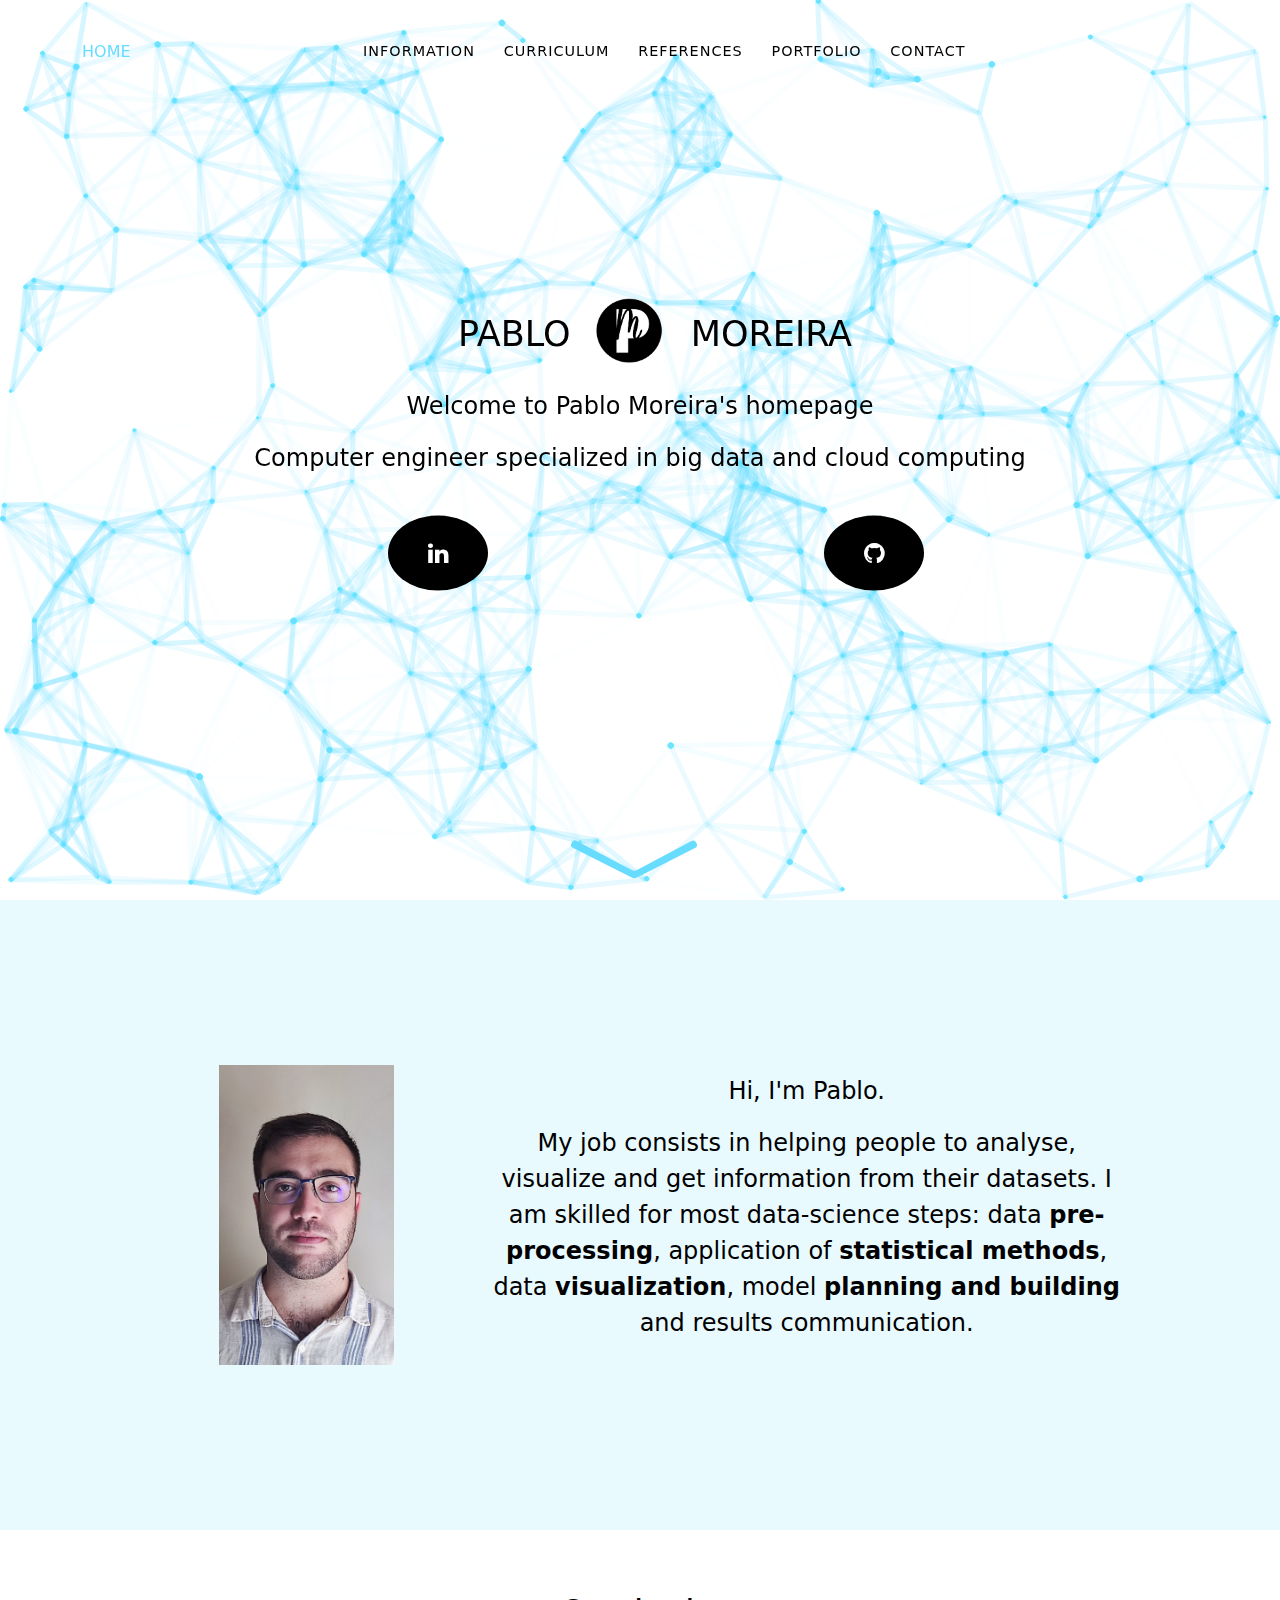
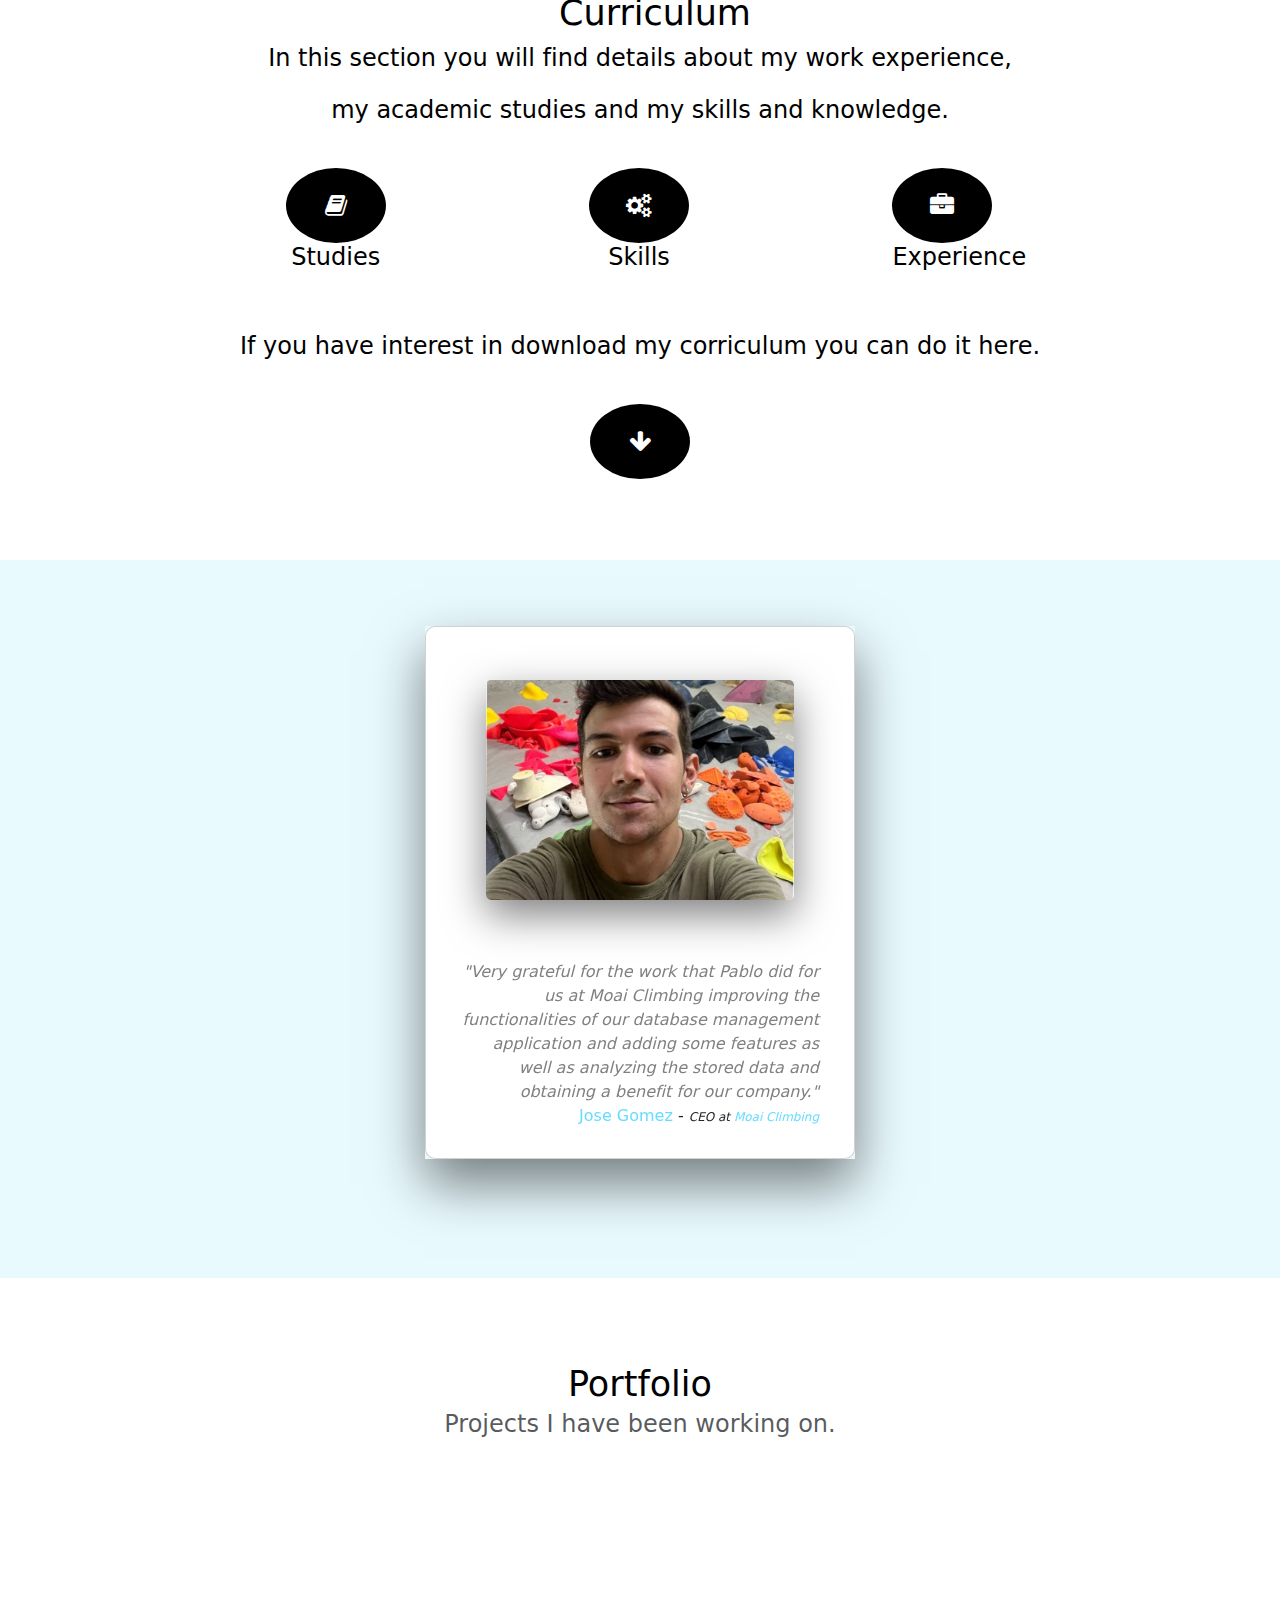
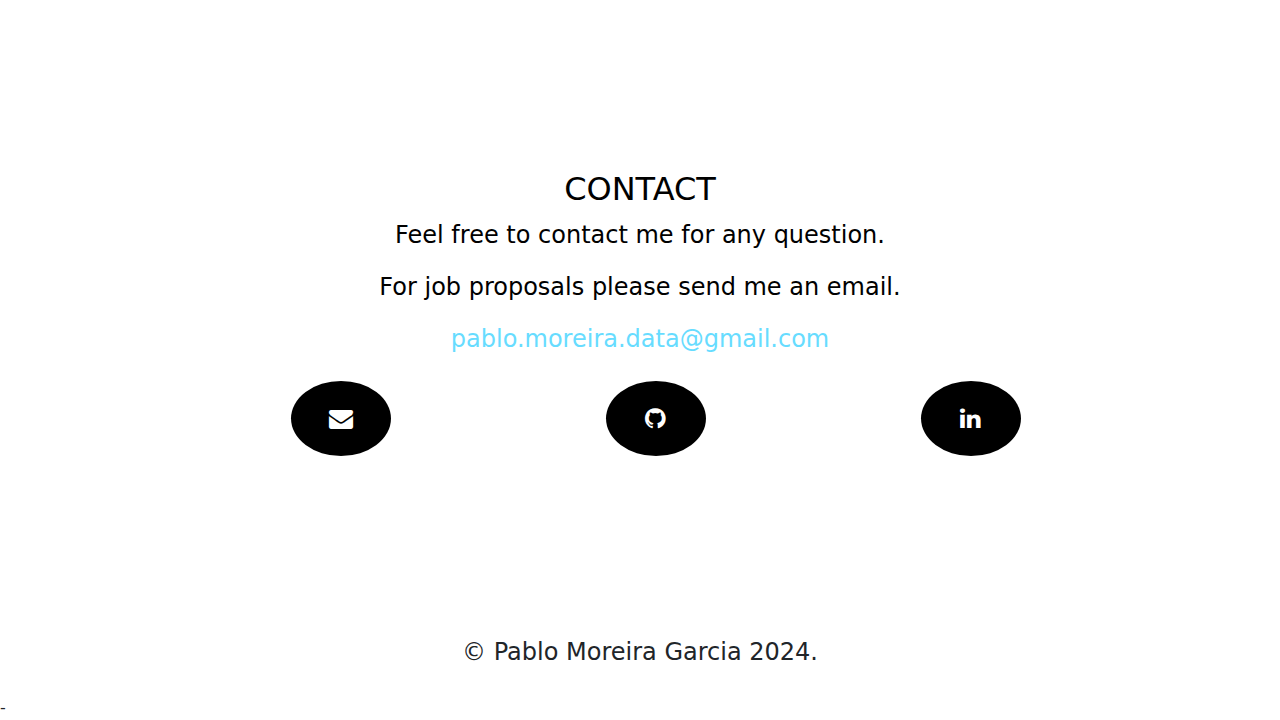
==== commit 4726bcd3: "Version7-Not Finished" ====
--- a/index.html
+++ b/index.html
@@ -44,7 +44,7 @@
         Menu
         <i class="fa fa-bars"></i>
       </button>
-      <div class="collapse navbar-collapse d-flex justify-content-center align-items-center" id="navbarResponsive">
+      <div class="collapse navbar-collapse justify-content-center" id="navbarResponsive">
         <ul class="navbar-nav text-uppercase ml-auto">
           <li class="nav-item">
             <a class="nav-link js-scroll-trigger" href="#information">Information</a>
@@ -131,8 +131,9 @@
       <p> my academic studies and my skills and knowledge.</p>
       <br>
       <ul class="row_curriculum">
-        <li class="row_curriculum_item openModalBtn">
-          <a data-toggle="modal_curriculum" href="#Studies">
+
+        <li class="row_curriculum_item openModalBtn js-scroll-trigger">
+          <a data-toggle="modal" href="#Studies">
               <div class="circle">
               <i class="fa fa-book"></i>
             </div>
@@ -142,7 +143,8 @@
           </a>
           <p></p>
         </li>
-        <li class="row_curriculum_item openModalBtn">
+
+        <li class="row_curriculum_item openModalBtn js-scroll-trigger">
           <a data-toggle="modal" href="#Skills">
             <div class="circle">
               <i class="fa fa-cogs"></i>
@@ -153,7 +155,8 @@
           </a>
           <p></p>
         </li>
-        <li class="row_curriculum_item openModalBtn">
+
+        <li class="row_curriculum_item openModalBtn js-scroll-trigger">
           <a data-toggle="modal" href="#Experience">
             <div class="circle">
               <i class="fa fa-briefcase"></i>
@@ -339,7 +342,6 @@
   <section class="" id="portfolio" style="padding-top: 0px; padding-bottom: 0px">
     <div class="parallaxwebsite">
       <div class="container" style="padding-top: 80px; padding-bottom: 80px">
-
         <div class="row">
           <div class="col-lg-12 text-center" style="padding-bottom: 3%">
             <p id="website" style="display:inline; font-size: 35px">Portfolio</p>
@@ -348,28 +350,10 @@
             </center>
           </div>
         </div>
-
         <br><br>
       </div>
     </div>
   </section>
-
-
-
-
-
-
-
-
-
-
-
-
-
-
-
-
-
   <!-- --------------------------------------------------------------------------------------------------------------------->
   <!-- CONTACT -->
   <!-- --------------------------------------------------------------------------------------------------------------------->
@@ -377,74 +361,53 @@
     <div class="container">
       <br>
       <h2 class="section-heading text-uppercase" style="color: black">CONTACT</h2>
-      
       <p>Feel free to contact me for any question.</p>
       <p> For job proposals please send me an email.</p>
       <a style="font-size: 1.5rem;" href="mailto:pablo.moreira.data@gmail.com" target="_blank" rel="noopener noreferrer">pablo.moreira.data@gmail.com</a>
       <br><br>
       <ul class="row_contact">
-        <li class="row_contact_item">
-          <a href="mailto:pablo.moreira.data@gmail.com" target="_blank" rel="noopener noreferrer">
+        <li class="row_contact_item js-scroll-trigger">
+          <a class="js-scroll-trigger" href="mailto:pablo.moreira.data@gmail.com" target="_blank" rel="noopener noreferrer">
             <div class="circle">
               <i class="fa fa-envelope"></i>
             </div>
           </a>
-          <p></p>
-        </li>
-    
-        <li class="row_contact_item">
-          <a href="https://github.com/Pablomoreiragarcia" target="_blank" rel="noopener noreferrer">
+        </li>
+        <li class="row_contact_item js-scroll-trigger">
+          <a class="js-scroll-trigger" href="https://github.com/Pablomoreiragarcia" target="_blank" rel="noopener noreferrer">
             <div class="circle">
               <i class="fa fa-github"></i>
             </div>
           </a>
-          <p></p>
-        </li>
-        
-        <li class="row_contact_item">
-          <a href="https://www.linkedin.com/in/pablo-moreira-garcia-52267a208/" target="_blank" rel="noopener noreferrer">
+        </li>
+        <li class="row_contact_item js-scroll-trigger">
+          <a class="js-scroll-trigger" href="https://www.linkedin.com/in/pablo-moreira-garcia-52267a208/" target="_blank" rel="noopener noreferrer">
             <div class="circle">
               <i class="fa fa-linkedin"></i>
             </div>
           </a>
-          <p></p>
         </li>
       </ul>
     </div>
   </section>
-
-  
-
-  <!-- ==============================FOOTER=================================== -->
-
-
+  <!-- --------------------------------------------------------------------------------------------------------------------->
+  <!-- FOOTER -->
+  <!-- --------------------------------------------------------------------------------------------------------------------->
   <footer>
     <p>&copy; Pablo Moreira Garcia 2024.</p>
   </footer>
-  <!-- ======================================================================= -->
-
-  <!-- ==============================JavaScript============================== -->
-
-  <!-- Bootstrap core JavaScript -->
+  <!-- --------------------------------------------------------------------------------------------------------------------->
+  <!-- JAVA SCRIPT -->
+  <!-- --------------------------------------------------------------------------------------------------------------------->
   <script src="jquery/jquery.js"></script>
   <script src="bootstrap/js/popper.min.js"></script>
   <script src="bootstrap/js/bootstrap.bundle.min.js"></script>
   <script src="bootstrap/js/bootstrap.min.js"></script>
-
-  <!-- Plugin JavaScript -->
   <script src="jquery.easing/jquery.easing.min.js"></script>
 
-  <!-- Custom scripts for this template -->
-  <script src="js/navBar.js"></script>
+
+  <script src="js/navBar.js"></script>-
   <script src="js/modals.js"></script>
   <script src="js/references.js"></script>
-  <!-- ======================================================================= -->
-
-
-  
-  
-  
-  
-  
 </body>
 </html>--- a/css/portfolio.css
+++ b/css/portfolio.css
@@ -5,6 +5,10 @@
   }
   p {
     font-size: 1.5rem;
+  }
+   
+  .hidden {
+    display: none;
   }
   /* ------------------------------------------------------------------------------------------------------------------- */
   /* PARTICLE.JS CSS
@@ -316,39 +320,38 @@
     color: #67dcff;
   }
   #modalStudies .closeModalBtn{
-    display: inline-block; /* Muestra los íconos en línea */
+    display: inline-block;
   }
   #modalStudies .closeModalBtn a {
-    transition: color 0.3s; /* Transición suave del color de fondo */
+    transition: color 0.3s;
   }
   #modalStudies .closeModalBtn .circle {
     display: flex;
-    justify-content: center; /* Centra horizontalmente */
-    align-items: center; /* Centra verticalmente */
-    width: 100px; /* Ajusta el tamaño del círculo según sea necesario */
+    justify-content: center; 
+    align-items: center;
+    width: 100px;
     height: 75px;
-    border-radius: 50%; /* Crea un círculo */
-    background-color: #000; /* Color de fondo negro */
-    transition: background-color 0.3s; /* Transición suave del color de fondo */
-    overflow: hidden;
-    text-align: center; /* Centra el contenido dentro del círculo */
+    border-radius: 50%;
+    background-color: #000;
+    transition: background-color 0.3s;
+    overflow: hidden;
+    text-align: center;
   }
   #modalStudies .closeModalBtn .circle .fa {
-    justify-content: center; /* Centra horizontalmente */
-    align-items: center; /* Centra verticalmente */
-    vertical-align: middle; /* Centra el ícono verticalmente */
+    justify-content: center;
+    align-items: center;
+    vertical-align: middle;
     color: white;
     font-size: 24px;
   }
   #modalStudies .closeModalBtn:hover .circle {
-    background-color: #67dcff; /* Cambia el color de fondo al pasar el ratón */
+    background-color: #67dcff;
     transform: scale(1.1);
   }
   #modalStudies .closeModalBtn:hover .circle .fa {
     color: rgb(0, 0, 0);
     transform: scale(1.1);
   }
-  /*-Skills-*/
   .modalSkills::backdrop{
     color:rgba(0, 0, 0, 0.55)
   }
@@ -363,39 +366,38 @@
     color: #67dcff;
   }
   #modalSkills .closeModalBtn{
-    display: inline-block; /* Muestra los íconos en línea */
+    display: inline-block;
   }
   #modalSkills .closeModalBtn a {
-    transition: color 0.3s; /* Transición suave del color de fondo */
+    transition: color 0.3s;
   }
   #modalSkills .closeModalBtn .circle {
     display: flex;
-    justify-content: center; /* Centra horizontalmente */
-    align-items: center; /* Centra verticalmente */
-    width: 100px; /* Ajusta el tamaño del círculo según sea necesario */
+    justify-content: center; 
+    align-items: center; 
+    width: 100px;
     height: 75px;
-    border-radius: 50%; /* Crea un círculo */
-    background-color: #000; /* Color de fondo negro */
-    transition: background-color 0.3s; /* Transición suave del color de fondo */
-    overflow: hidden;
-    text-align: center; /* Centra el contenido dentro del círculo */
+    border-radius: 50%;
+    background-color: #000;
+    transition: background-color 0.3s;
+    overflow: hidden;
+    text-align: center; 
   }
   #modalSkills .closeModalBtn .circle .fa {
-    justify-content: center; /* Centra horizontalmente */
-    align-items: center; /* Centra verticalmente */
-    vertical-align: middle; /* Centra el ícono verticalmente */
+    justify-content: center; 
+    align-items: center; 
+    vertical-align: middle;
     color: white;
     font-size: 24px;
   }
   #modalSkills .closeModalBtn:hover .circle {
-    background-color: #67dcff; /* Cambia el color de fondo al pasar el ratón */
+    background-color: #67dcff;
     transform: scale(1.1);
   }
   #modalSkills .closeModalBtn:hover .circle .fa {
     color: rgb(0, 0, 0);
     transform: scale(1.1);
   }
-  /*-Experience-*/
   .modalExperience::backdrop{
     color:rgba(0, 0, 0, 0.55)
   }
@@ -410,32 +412,32 @@
     color: #67dcff;
   }
   #modalExperience .closeModalBtn{
-    display: inline-block; /* Muestra los íconos en línea */
+    display: inline-block;
   }
   #modalExperience .closeModalBtn a {
-    transition: color 0.3s; /* Transición suave del color de fondo */
+    transition: color 0.3s;
   }
   #modalExperience .closeModalBtn .circle {
     display: flex;
-    justify-content: center; /* Centra horizontalmente */
-    align-items: center; /* Centra verticalmente */
-    width: 100px; /* Ajusta el tamaño del círculo según sea necesario */
+    justify-content: center;
+    align-items: center;
+    width: 100px;
     height: 75px;
-    border-radius: 50%; /* Crea un círculo */
-    background-color: #000; /* Color de fondo negro */
-    transition: background-color 0.3s; /* Transición suave del color de fondo */
-    overflow: hidden;
-    text-align: center; /* Centra el contenido dentro del círculo */
+    border-radius: 50%; 
+    background-color: #000;
+    transition: background-color 0.3s;
+    overflow: hidden;
+    text-align: center;
   }
   #modalExperience .closeModalBtn .circle .fa {
-    justify-content: center; /* Centra horizontalmente */
-    align-items: center; /* Centra verticalmente */
-    vertical-align: middle; /* Centra el ícono verticalmente */
+    justify-content: center;
+    align-items: center; 
+    vertical-align: middle;
     color: white;
     font-size: 24px;
   }
   #modalExperience .closeModalBtn:hover .circle {
-    background-color: #67dcff; /* Cambia el color de fondo al pasar el ratón */
+    background-color: #67dcff; 
     transform: scale(1.1);
   }
   #modalExperience .closeModalBtn:hover .circle .fa {
@@ -590,7 +592,8 @@
   #portfolio {
     background-image:url(https://images.unsplash.com/photo-1514496959998-c01c40915c5f?ixlib=rb-1.2.1&ixid=MnwxMjA3fDB8MHxwaG90by1wYWdlfHx8fGVufDB8fHx8&auto=format&fit=crop&w=1740&q=80);
     background-attachment: fixed;
-
+    background-repeat: no-repeat; /* Evitar que la imagen se repita */
+    background-size: cover;
     display: flex;
     justify-content: center; /* Centra el contenido horizontalmente */
     align-items: center; /* Centra el contenido verticalmente */
@@ -686,8 +689,4 @@
     padding: 10px;
     text-align: center;
     margin-top: auto;
-  }
-
-
-
-  +  }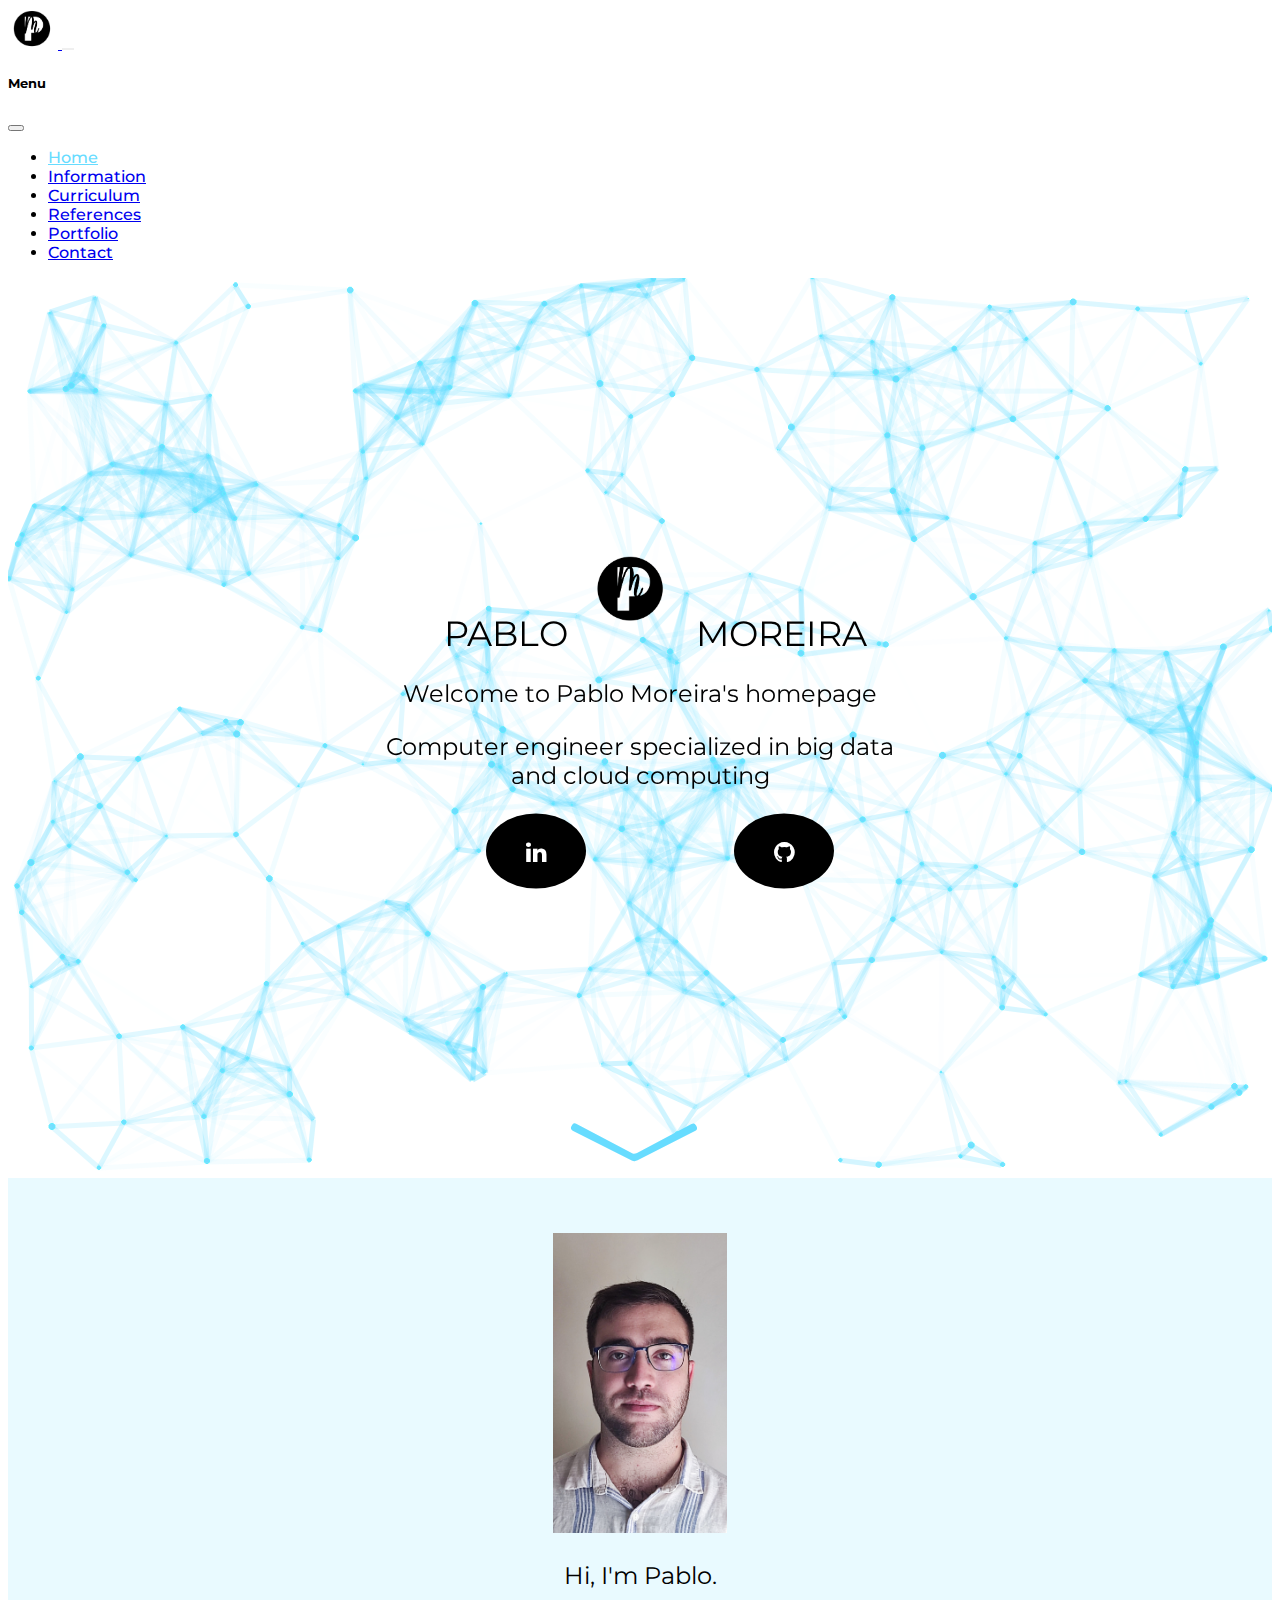
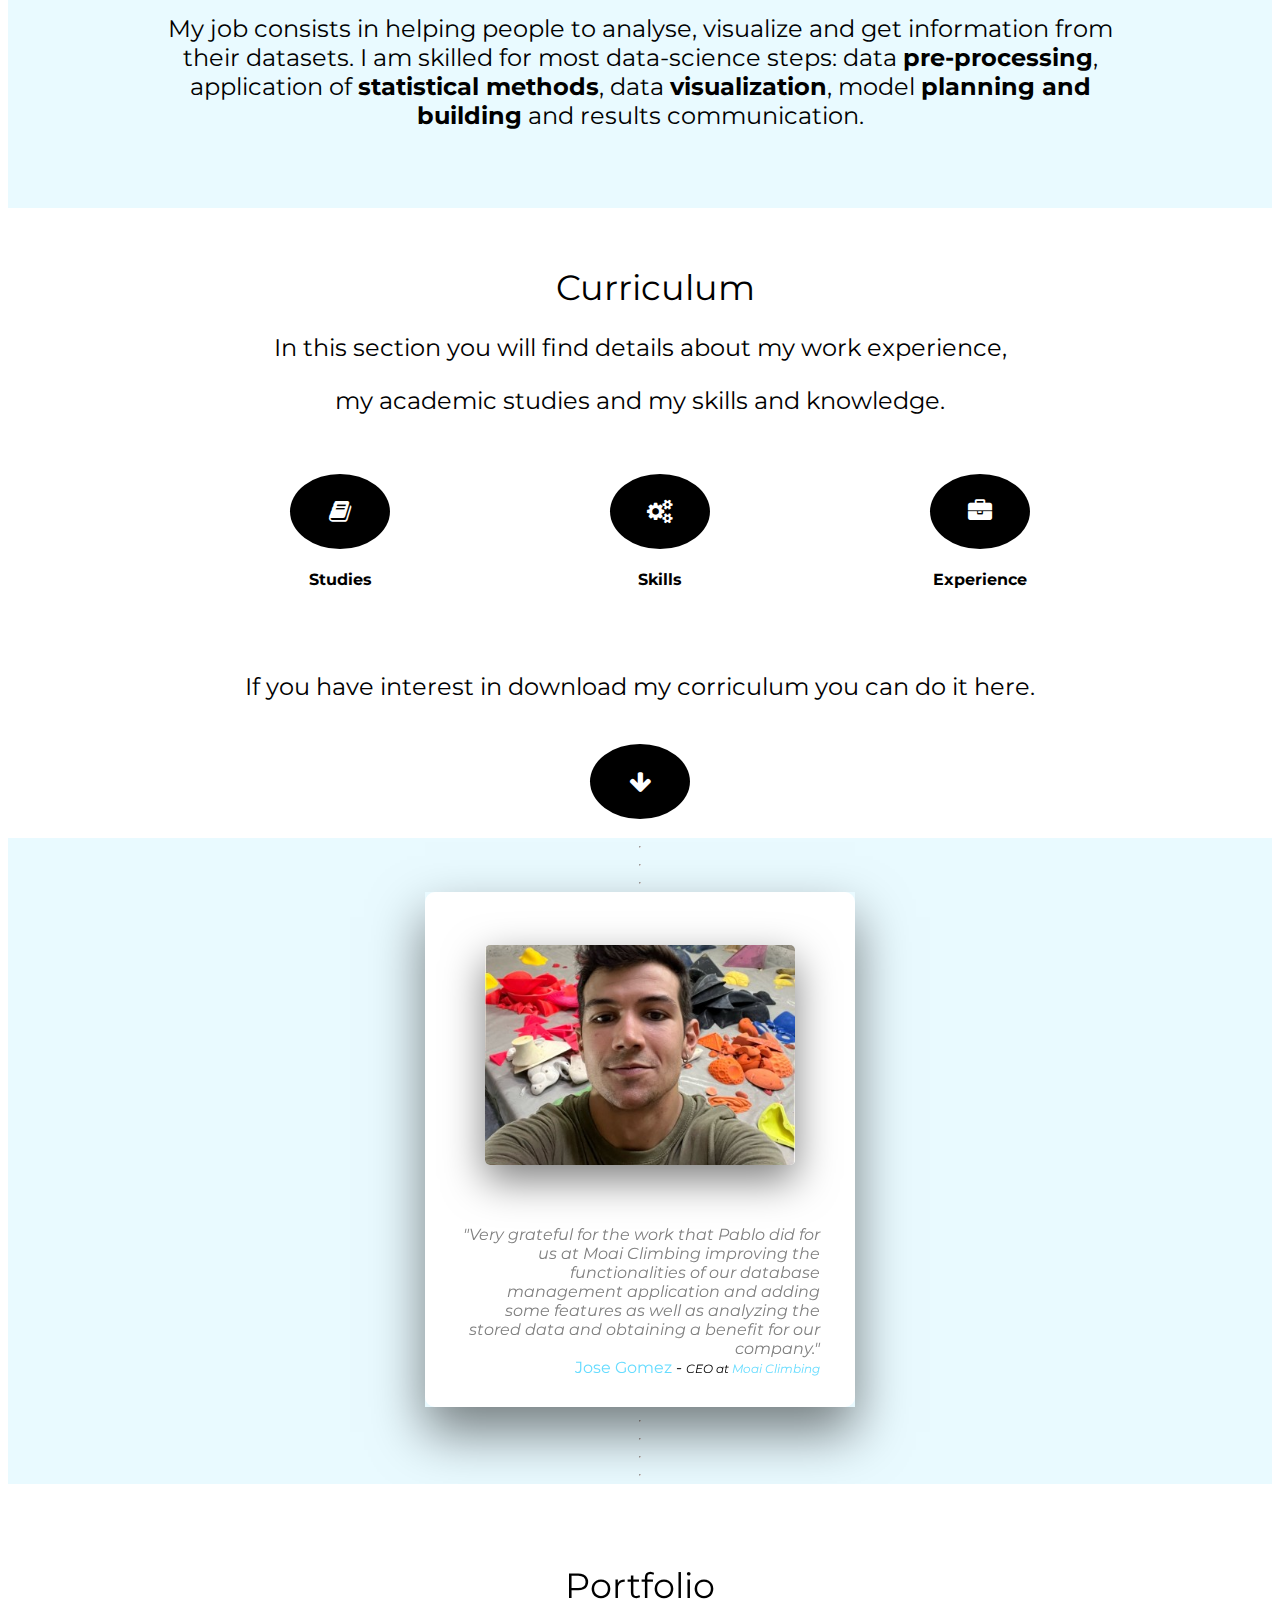
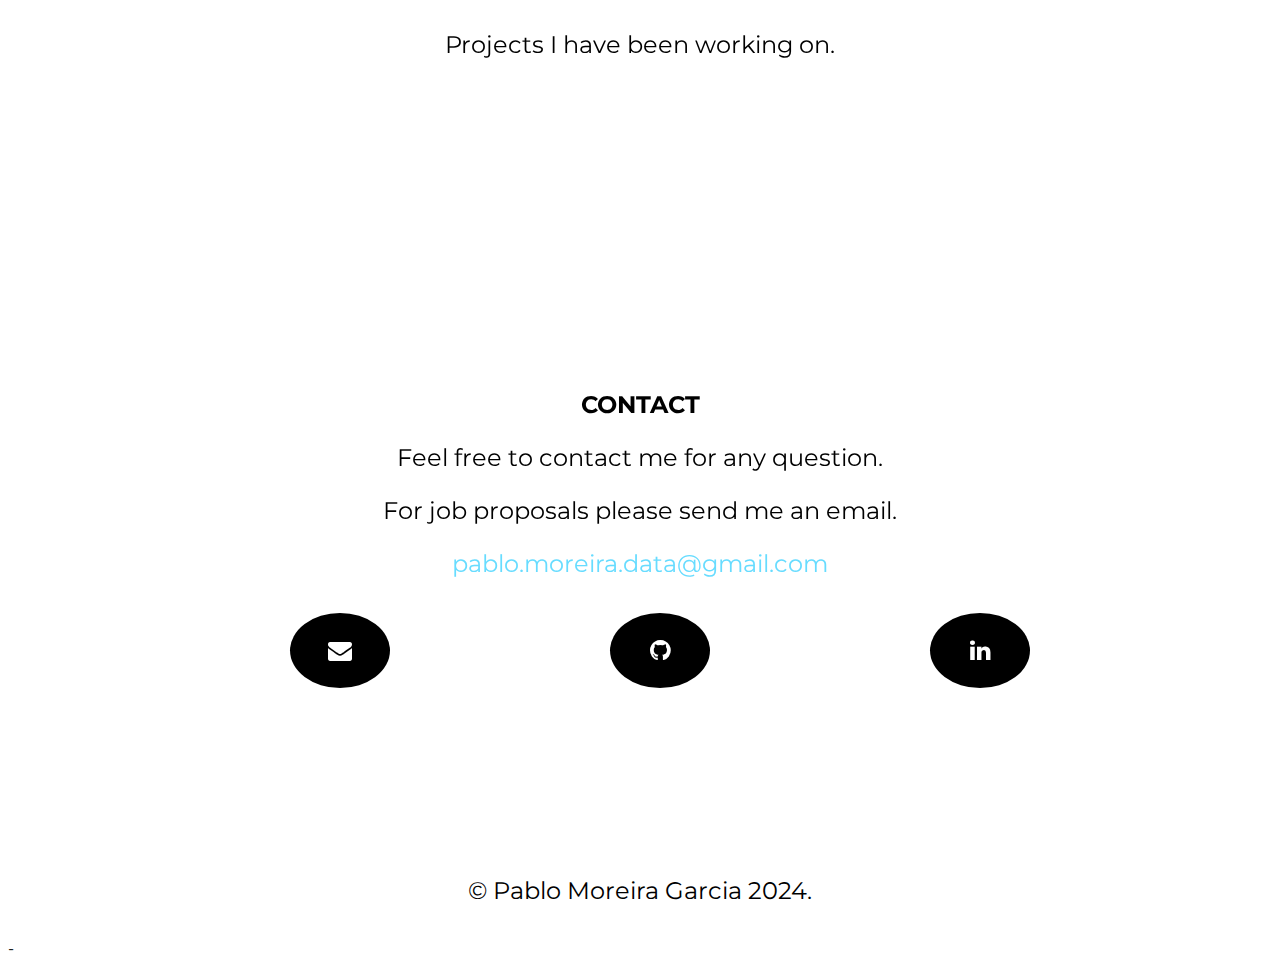
==== commit 03a09053: "Version8-Not finished" ====
--- a/index.html
+++ b/index.html
@@ -5,7 +5,8 @@
   <meta charset="UTF-8">
   <title>Pablo Moreira - Portfolio</title>
   <meta name="viewport" content="width=device-width, initial-scale=1, shrink-to-fit=no">
-  <meta name="description" content="Welcome to Pablo Moreira's homepage. Graduate in computer engineering and master's degree in big data and cloud computing">
+  <meta name="description"
+    content="Welcome to Pablo Moreira's homepage. Graduate in computer engineering and master's degree in big data and cloud computing">
   <meta name="keywords"
     content="Datascience,Training,Data,Datavisualization,Plot,Chart,Graph,Python,D3,MachineLearning,Classification,DataIngeneer">
   <meta name="author" content="Pablo Moreira">
@@ -17,90 +18,102 @@
     content="Welcome to Pablo Moreira's homepage. Graduate in computer engineering and master's degree in big data and cloud computing." />
   <meta property='og:url' content="https://pablomoreiragarcia.github.io/" />
   <meta property="og:type" content="website" />
-  
+
   <!-- Custom styles for this template -->
-  <link rel="stylesheet" href="css/portfolio.css">
+  <link href="css/portfolio.css" rel="stylesheet" >
 
   <!-- Bootstrap core CSS -->
-  <link href="bootstrap/css/bootstrap.min.css" rel="stylesheet" >
+  <link href="https://cdn.jsdelivr.net/npm/bootstrap@5.3.2/dist/css/bootstrap.min.css" rel="stylesheet"
+    integrity="sha384-T3c6CoIi6uLrA9TneNEoa7RxnatzjcDSCmG1MXxSR1GAsXEV/Dwwykc2MPK8M2HN" crossorigin="anonymous">
 
   <!-- Custom fonts for this template -->
   <link rel="stylesheet" href="https://fonts.googleapis.com/css?family=Montserrat">
   <link rel="stylesheet" href="https://cdnjs.cloudflare.com/ajax/libs/font-awesome/4.7.0/css/font-awesome.min.css">
 </head>
 
-<body id="page-top">
+<body>
   <!-- --------------------------------------------------------------------------------------------------------------------->
   <!-- NAV BAR -->
   <!-- --------------------------------------------------------------------------------------------------------------------->
+  
   <nav class="navbar navbar-expand-lg fixed-top" id="mainNav">
-    <div class="container">
-      <a class="js-scroll-trigger" href="#page-top">
-        HOME
+    <div class="container-fluid">
+      <a href="#home">
+        <img class="navbar-brand me-auto" width="50px" src="files/Logo.png" alt="Logo">
       </a>
-      <button class="navbar-toggler navbar-toggler-right" type="button" data-toggle="collapse"
-        data-target="#navbarResponsive" aria-controls="navbarResponsive" aria-expanded="false"
-        aria-label="Toggle navigation">
-        Menu
-        <i class="fa fa-bars"></i>
+      <button class="navbar-toggler" type="button" data-bs-toggle="offcanvas" data-bs-target="#offcanvasNavbar"
+        aria-controls="offcanvasNavbar" aria-label="Toggle navigation">
+        <span class="navbar-toggler-icon"></span>
       </button>
-      <div class="collapse navbar-collapse justify-content-center" id="navbarResponsive">
-        <ul class="navbar-nav text-uppercase ml-auto">
-          <li class="nav-item">
-            <a class="nav-link js-scroll-trigger" href="#information">Information</a>
-          </li>
-          <li class="nav-item">
-            <a class="nav-link js-scroll-trigger" href="#curriculum">Curriculum</a>
-          </li>
-          <li class="nav-item">
-            <a class="nav-link js-scroll-trigger" href="#references">References</a>
-          </li>
-          <li class="nav-item">
-            <a class="nav-link js-scroll-trigger" href="#portfolio">Portfolio</a>
-          </li>
-          <li class="nav-item">
-            <a class="nav-link js-scroll-trigger" href="#contact">Contact</a>
-          </li>
-        </ul>
+      <div class="offcanvas offcanvas-end" tabindex="-1" id="offcanvasNavbar" aria-labelledby="offcanvasNavbarLabel">
+        <div class="offcanvas-header">
+          <h5 class="offcanvas-title" id="offcanvasNavbarLabel">Menu</h5>
+          <button type="button" class="btn-close" data-bs-dismiss="offcanvas" aria-label="Close"></button>
+        </div>
+        <div class="offcanvas-body">
+          <ul class="navbar-nav justify-content-center flex-grow-1 pe-3">
+            <li class="nav-item">
+              <a class="nav-link mx-lg-2 js-scroll-trigger active" href="#home">Home</a>
+            </li>
+            <li class="nav-item">
+              <a class="nav-link mx-lg-2 js-scroll-trigger" href="#information">Information</a>
+            </li>
+            <li class="nav-item">
+              <a class="nav-link mx-lg-2 js-scroll-trigger" href="#curriculum">Curriculum</a>
+            </li>
+            <li class="nav-item">
+              <a class="nav-link mx-lg-2 js-scroll-trigger" href="#references">References</a>
+            </li>
+            <li class="nav-item">
+              <a class="nav-link mx-lg-2 js-scroll-trigger" href="#portfolio">Portfolio</a>
+            </li>
+            <li class="nav-item">
+              <a class="nav-link mx-lg-2 js-scroll-trigger" href="#contact">Contact</a>
+            </li>
+          </ul>
+        </div>
       </div>
     </div>
   </nav>
   <!-- --------------------------------------------------------------------------------------------------------------------->
   <!-- HOME -->
   <!-- --------------------------------------------------------------------------------------------------------------------->
-  <header id="home">
+  <section id="home">
     <div id="particles-js"></div>
     <div class="container">
-      <p style="display:inline; font-size: 35px; padding-left: 30px">PABLO</p>
-      <img width="90px" style="display:inline; margin-bottom: 20px; margin-right: 10px; margin-left: 10px"
-        src="files/Logo.png">
-      <p style="display:inline; font-size: 35px">MOREIRA</p>
+      <div class="content">
+        <p style="display:inline; font-size: 35px;">PABLO</p>
+        <img width="90px" style="display:inline; margin-bottom: 20px; margin-right: 10px; margin-left: 10px" src="files/Logo.png">
+        <p style="display:inline; font-size: 35px">MOREIRA</p>
+      </div>
       <p>Welcome to Pablo Moreira's homepage</p>
       <p>Computer engineer specialized in big data and cloud computing</p>
-      <br>
-      <ul class="inicio_social-buttons">
-        <li class="inicio_social-buttons_item">
-          <a href="https://www.linkedin.com/in/pablo-moreira-garcia-52267a208/" target="_blank" rel="noopener noreferrer">
-            <div class="circle">
-              <i class="fa fa-linkedin"></i>
-            </div>
-          </a>
-        </li>
-        <li class="inicio_social-buttons_item">
-          <a href="https://github.com/Pablomoreiragarcia" target="_blank" rel="noopener noreferrer">
-            <div class="circle">
-              <i class="fa fa-github"></i>
-            </div>
-          </a>
-        </li>
-      </ul>
+      <div >
+        <ul class="inicio_social-buttons">
+          <li class="inicio_social-buttons_item">
+            <a href="https://www.linkedin.com/in/pablo-moreira-garcia-52267a208/" target="_blank"
+              rel="noopener noreferrer">
+              <div class="circle">
+                <i class="fa fa-linkedin"></i>
+              </div>
+            </a>
+          </li>
+          <li class="inicio_social-buttons_item">
+            <a href="https://github.com/Pablomoreiragarcia" target="_blank" rel="noopener noreferrer">
+              <div class="circle">
+                <i class="fa fa-github"></i>
+              </div>
+            </a>
+          </li>
+        </ul>
+      </div>
     </div>
     <div class="arrowlanding">
       <a class="js-scroll-trigger" href="#information">
         <p style="font-size: 150px; color: #67dcff">&#xfe40;</p>
       </a>
     </div>
-  </header>
+  </section>
   <script src="js\particles.min.js"></script>
   <script src="js\app.js"></script>
   <!-- --------------------------------------------------------------------------------------------------------------------->
@@ -110,12 +123,15 @@
     <div class="container">
       <div class="row align-items-center">
         <div class="col-lg-4 col-12 text-center mb-4 mb-lg-0 ">
-          <img class="img-fluid" src="files/Foto.jpg" alt="Pablo Moreira profile picture" style="max-width: 100%; height: auto; max-height: 300px;">
+          <img class="img-fluid" src="files/Foto.jpg" alt="Pablo Moreira profile picture"
+            style="max-width: 100%; height: auto; max-height: 300px;">
         </div>
         <div class="col-lg-8 col-12 text-center text-md-left">
           <p>Hi, I'm Pablo.</p>
-          <p>My job consists in helping people to analyse, visualize and get information from their datasets. I am skilled for most
-            data-science steps: data <b>pre-processing</b>, application of <b>statistical methods</b>, data <b>visualization</b>, model <b>planning and building</b> and results
+          <p>My job consists in helping people to analyse, visualize and get information from their datasets. I am
+            skilled for most
+            data-science steps: data <b>pre-processing</b>, application of <b>statistical methods</b>, data
+            <b>visualization</b>, model <b>planning and building</b> and results
             communication.</p>
         </div>
       </div>
@@ -126,7 +142,10 @@
   <!-- --------------------------------------------------------------------------------------------------------------------->
   <section id="curriculum">
     <div class="container">
-      <p  style="display:inline; font-size: 35px; padding-left: 30px">Curriculum</p>
+      <br>
+      <br>
+      <br>
+      <p style="display:inline; font-size: 35px; padding-left: 30px">Curriculum</p>
       <p>In this section you will find details about my work experience,</p>
       <p> my academic studies and my skills and knowledge.</p>
       <br>
@@ -134,7 +153,7 @@
 
         <li class="row_curriculum_item openModalBtn js-scroll-trigger">
           <a data-toggle="modal" href="#Studies">
-              <div class="circle">
+            <div class="circle">
               <i class="fa fa-book"></i>
             </div>
           </a>
@@ -187,25 +206,25 @@
       <h4>Studies</h4>
       <p style="max-width: 600px; font-size: 1.2rem;">Listed below are my top educational accomplishments.</p>
       <div style="text-align: left">
-      <h6>Degree</h6>
-      <hr>
-      <ul>
-        <li><u>Universidad de Castilla-La Mancha:</u> University degree on Computer Engineering.</li>
-      </ul>
-      <h6>Master</h6>
-      <hr>
-      <ul>
-        <li><u>Universidad de Castilla-La Mancha:</u> Master on Big Data and Cloud Computing.</li>
-      </ul>
-      <h6>Other courses</h6>
-      <hr>
-      <ul>
-        <li><u>AISCIENCES:</u> Mastering Web Scraping with Python from Scratch.</li>
-        <li><u>AISCIENCES:</u> Scala & Spark- Scala from Beginner to Pro.</li>
-        <li><u>AISCIENCES:</u> PySpark & AWS: Master Big Data With PySpark and AWS.</li>
-        <li><u>AISCIENCES:</u> Scala & SpaMongoDB- Mastering MongoDB from Beginners to Professional.</li>
-        <li><u>Apasoft Training:</u> Tableau Desktop and Tableau Prep.</li>
-      </ul>
+        <h6>Degree</h6>
+        <hr>
+        <ul>
+          <li><u>Universidad de Castilla-La Mancha:</u> University degree on Computer Engineering.</li>
+        </ul>
+        <h6>Master</h6>
+        <hr>
+        <ul>
+          <li><u>Universidad de Castilla-La Mancha:</u> Master on Big Data and Cloud Computing.</li>
+        </ul>
+        <h6>Other courses</h6>
+        <hr>
+        <ul>
+          <li><u>AISCIENCES:</u> Mastering Web Scraping with Python from Scratch.</li>
+          <li><u>AISCIENCES:</u> Scala & Spark- Scala from Beginner to Pro.</li>
+          <li><u>AISCIENCES:</u> PySpark & AWS: Master Big Data With PySpark and AWS.</li>
+          <li><u>AISCIENCES:</u> Scala & SpaMongoDB- Mastering MongoDB from Beginners to Professional.</li>
+          <li><u>Apasoft Training:</u> Tableau Desktop and Tableau Prep.</li>
+        </ul>
       </div>
       <li class="closeModalBtn">
         <a href="#Curriculum">
@@ -216,36 +235,38 @@
       </li>
     </dialog>
   </center>
-  
+
   <center>
     <dialog id="modalSkills">
       <h4>Skills</h4>
       <p style="max-width: 600px; font-size: 1.2rem;">Listed below are my technical and general Skills.</p>
       <div style="text-align: left">
-      <h6>General Skills</h6>
-      <hr>
-      <ul>
-        <li><u>Data Acquisition</u></li>
-        <li><u> Data Preparation</u></li>
-        <li><u>Data Visualization</u></li>
-        <li><u> Data Pre-Processing</u></li>
-        <li><u>Machine learning</u></li>
-        <li><u>Deep learning</u></li>
-        <li><u>Statistical analysis</u></li>
-        <li><u> Agile Methodologies</u></li>
-      </ul>
-      <h6>Technical Skills</h6>
-      <hr>
-      <ul>
-        <li><u>Operating Systems:</u> Windows, Linux</li>
-        <li><u>Programming Languages and Libreries:</u> Python, SQL, NoSQL, Java, Pandas, Numpy, ScikitLearn, Seaborn, Selenium, Matplotlib, Flask, Scrapy, Scala, Spark, PySpark</li>
-        <li><u>Other tools:</u> AWS, GIT, SCRUM, Jupyter, MongoDB, Tableau Desk, Tableau Prep, Visual Studio Code, Docker</li>
-      </ul>
-      <h6>Other Skills</h6>
-      <hr>
-      <ul>
-        <li><u>English:</u> B2-FIRST Certification.</li>
-      </ul>
+        <h6>General Skills</h6>
+        <hr>
+        <ul>
+          <li><u>Data Acquisition</u></li>
+          <li><u> Data Preparation</u></li>
+          <li><u>Data Visualization</u></li>
+          <li><u> Data Pre-Processing</u></li>
+          <li><u>Machine learning</u></li>
+          <li><u>Deep learning</u></li>
+          <li><u>Statistical analysis</u></li>
+          <li><u> Agile Methodologies</u></li>
+        </ul>
+        <h6>Technical Skills</h6>
+        <hr>
+        <ul>
+          <li><u>Operating Systems:</u> Windows, Linux</li>
+          <li><u>Programming Languages and Libreries:</u> Python, SQL, NoSQL, Java, Pandas, Numpy, ScikitLearn, Seaborn,
+            Selenium, Matplotlib, Flask, Scrapy, Scala, Spark, PySpark</li>
+          <li><u>Other tools:</u> AWS, GIT, SCRUM, Jupyter, MongoDB, Tableau Desk, Tableau Prep, Visual Studio Code,
+            Docker</li>
+        </ul>
+        <h6>Other Skills</h6>
+        <hr>
+        <ul>
+          <li><u>English:</u> B2-FIRST Certification.</li>
+        </ul>
       </div>
       <li class="closeModalBtn">
         <a href="#Curriculum">
@@ -262,21 +283,24 @@
       <h4>Experience</h4>
       <p style="max-width: 600px; font-size: 1.2rem;">Jobs and companies I have worked for.</p>
       <div style="text-align: left">
-      <h6>Innology Ventures SL.</h6>
-      <hr>
-      <ul>
-        <li><u>OPINATOR:</u> Part of the software development team of the cloud tool Opinator, defining and implementing data and text analytics techniques.</li>
-      </ul>
-      <h6>Universidad de Castilla-La Mancha</h6>
-      <hr>
-      <ul>
-        <li><u>I3A:</u> Carrying out functions and activities related to the line of research Machine learning with Bayesian networks.</li>
-      </ul>
-      <h6>Moai Climbing</h6>
-      <hr>
-      <ul>
-        <li><u>TOBA & Mailing:</u> Edition and improvement of their web application to manage their database, and development of a data analysis and automatic e-mailing application.</li>
-      </ul>
+        <h6>Innology Ventures SL.</h6>
+        <hr>
+        <ul>
+          <li><u>OPINATOR:</u> Part of the software development team of the cloud tool Opinator, defining and
+            implementing data and text analytics techniques.</li>
+        </ul>
+        <h6>Universidad de Castilla-La Mancha</h6>
+        <hr>
+        <ul>
+          <li><u>I3A:</u> Carrying out functions and activities related to the line of research Machine learning with
+            Bayesian networks.</li>
+        </ul>
+        <h6>Moai Climbing</h6>
+        <hr>
+        <ul>
+          <li><u>TOBA & Mailing:</u> Edition and improvement of their web application to manage their database, and
+            development of a data analysis and automatic e-mailing application.</li>
+        </ul>
       </div>
       <li class="closeModalBtn">
         <a href="#Curriculum">
@@ -292,6 +316,7 @@
   <!-- --------------------------------------------------------------------------------------------------------------------->
   <section id="references">
     <div class="container">
+      <hr>
       <hr>
       <hr>
       <input type="radio" name="slider" id="s1" checked>
@@ -306,12 +331,13 @@
               <img src="files/Jose Gomez.jpg" alt="Jose Gomez photo">
             </div>
             <div class="infos">
-              <span style="color: grey; font-size: 8"><i>"Very grateful for the work that Pablo did for us at Moai 
-                Climbing improving the functionalities of our database management application and adding some features 
-                as well as analyzing the stored data and obtaining a benefit for our company."</i></span>
-              <span><a href="https://www.linkedin.com/in/jos%C3%A9-g%C3%B3mez-mart%C3%ADnez-5bb617143/" target="_blank" rel="noopener noreferrer" >Jose Gomez</a> - <span
-                  style="font-size: 12px; display: inline;"><i>CEO at <a
-                      href="https://www.moaiclimbing.com/" target="_blank" rel="noopener noreferrer" >Moai Climbing</a></i></span></span>
+              <span style="color: grey; font-size: 8"><i>"Very grateful for the work that Pablo did for us at Moai
+                  Climbing improving the functionalities of our database management application and adding some features
+                  as well as analyzing the stored data and obtaining a benefit for our company."</i></span>
+              <span><a href="https://www.linkedin.com/in/jos%C3%A9-g%C3%B3mez-mart%C3%ADnez-5bb617143/" target="_blank"
+                  rel="noopener noreferrer">Jose Gomez</a> - <span style="font-size: 12px; display: inline;"><i>CEO at
+                    <a href="https://www.moaiclimbing.com/" target="_blank" rel="noopener noreferrer">Moai
+                      Climbing</a></i></span></span>
             </div>
           </div>
         </label>
@@ -346,7 +372,8 @@
           <div class="col-lg-12 text-center" style="padding-bottom: 3%">
             <p id="website" style="display:inline; font-size: 35px">Portfolio</p>
             <center>
-              <p style="max-width: 500px;  line-height: 27px;" class="section-subheading text-muted">Projects I have been working on.</p>
+              <p style="max-width: 500px;  line-height: 27px;" class="section-subheading text-muted">Projects I have
+                been working on.</p>
             </center>
           </div>
         </div>
@@ -363,25 +390,29 @@
       <h2 class="section-heading text-uppercase" style="color: black">CONTACT</h2>
       <p>Feel free to contact me for any question.</p>
       <p> For job proposals please send me an email.</p>
-      <a style="font-size: 1.5rem;" href="mailto:pablo.moreira.data@gmail.com" target="_blank" rel="noopener noreferrer">pablo.moreira.data@gmail.com</a>
+      <a style="font-size: 1.5rem;" href="mailto:pablo.moreira.data@gmail.com" target="_blank"
+        rel="noopener noreferrer">pablo.moreira.data@gmail.com</a>
       <br><br>
       <ul class="row_contact">
         <li class="row_contact_item js-scroll-trigger">
-          <a class="js-scroll-trigger" href="mailto:pablo.moreira.data@gmail.com" target="_blank" rel="noopener noreferrer">
+          <a class="js-scroll-trigger" href="mailto:pablo.moreira.data@gmail.com" target="_blank"
+            rel="noopener noreferrer">
             <div class="circle">
               <i class="fa fa-envelope"></i>
             </div>
           </a>
         </li>
         <li class="row_contact_item js-scroll-trigger">
-          <a class="js-scroll-trigger" href="https://github.com/Pablomoreiragarcia" target="_blank" rel="noopener noreferrer">
+          <a class="js-scroll-trigger" href="https://github.com/Pablomoreiragarcia" target="_blank"
+            rel="noopener noreferrer">
             <div class="circle">
               <i class="fa fa-github"></i>
             </div>
           </a>
         </li>
         <li class="row_contact_item js-scroll-trigger">
-          <a class="js-scroll-trigger" href="https://www.linkedin.com/in/pablo-moreira-garcia-52267a208/" target="_blank" rel="noopener noreferrer">
+          <a class="js-scroll-trigger" href="https://www.linkedin.com/in/pablo-moreira-garcia-52267a208/"
+            target="_blank" rel="noopener noreferrer">
             <div class="circle">
               <i class="fa fa-linkedin"></i>
             </div>
@@ -402,7 +433,9 @@
   <script src="jquery/jquery.js"></script>
   <script src="bootstrap/js/popper.min.js"></script>
   <script src="bootstrap/js/bootstrap.bundle.min.js"></script>
-  <script src="bootstrap/js/bootstrap.min.js"></script>
+  <script src="https://cdn.jsdelivr.net/npm/bootstrap@5.3.2/dist/js/bootstrap.bundle.min.js"
+    integrity="sha384-C6RzsynM9kWDrMNeT87bh95OGNyZPhcTNXj1NW7RuBCsyN/o0jlpcV8Qyq46cDfL"
+    crossorigin="anonymous"></script>
   <script src="jquery.easing/jquery.easing.min.js"></script>
 
 
@@ -410,4 +443,5 @@
   <script src="js/modals.js"></script>
   <script src="js/references.js"></script>
 </body>
+
 </html>--- a/css/portfolio.css
+++ b/css/portfolio.css
@@ -25,66 +25,41 @@
   /* ------------------------------------------------------------------------------------------------------------------- */
   /* MAIN NAV BAR
   /* ------------------------------------------------------------------------------------------------------------------- */
-  #mainNav {
-    background-color: white;
-  }
-  #mainNav a {
-    color: #67dcff;
-    text-decoration: none;
-  }
-  #mainNav .navbar-toggler {
-    font-size: 12px;
-    right: 0;
-    padding: 13px;
-    text-transform: uppercase;
-    color: white;
-    border: 0;
-    background-color: #67dcff;
-  }
-  #mainNav .navbar-brand {
-    color: #67dcff;
-  }
-  #mainNav .navbar-brand.active, #mainNav .navbar-brand:active, #mainNav .navbar-brand:focus, #mainNav .navbar-brand:hover {
-    color: #251667;
-  }
-  #mainNav .navbar-nav .nav-item .nav-link {
-    font-size: 90%;
-    font-weight: 400;
-    padding: 0.75em 0;
-    letter-spacing: 1px;
-    color: black;
-  }
-  #mainNav .navbar-nav .nav-item .nav-link.active, #mainNav .navbar-nav .nav-item .nav-link:hover {
-    color: #67dcff;
-    background-color: rgba(255, 255, 255, 0.5);
-    border-bottom: 3px solid #67dcff;
-  }
-  @media (min-width: 992px) {
-    #mainNav {
-      padding-top: 25px;
-      padding-bottom: 25px;
-      -webkit-transition: padding-top 0.3s, padding-bottom 0.3s;
-      -moz-transition: padding-top 0.3s, padding-bottom 0.3s;
-      transition: padding-top 0.3s, padding-bottom 0.3s;
-      background-color: transparent;
-    }
-    #mainNav .navbar-brand {
-      font-size: 1.75em;
-      -webkit-transition: all 0.3s;
-      -moz-transition: all 0.3s;
-      transition: all 0.3s;
-    }
-    #mainNav .navbar-nav .nav-item .nav-link {
-      padding: 1.1em 1em !important;
+  #mainNav .navbar-toggler{
+    border: none;
+    font-size: 1.25rem;
+  }
+  #mainNav .navbar-toggler:focus, #mainNav .btn-close:focus{
+    box-shadow: none;
+    outline: none;
+  }
+
+  #mainNav .nav-item{
+    color: #000000;
+    font-weight: 500;
+  }
+  #mainNav .nav-link:hover, #mainNav .nav-item .active{
+    color: #67dcff;
+    font-weight: 500;
+    position: relative;
+  }
+
+
+  @media (min-width: 991px){
+    #mainNav .nav-item .active{
+    color: #67dcff;
+    font-weight: 500;
+    position: relative;
     }
     #mainNav.navbar-shrink {
       padding-top: 0;
       padding-bottom: 0;
       background-color: white;
+      height: 67px;
+      transition: background-color 0.3s, height 0.3s;
     }
-    #mainNav.navbar-shrink .navbar-brand {
-      font-size: 1.25em;
-      padding: 12px 0;
+    #mainNav.navbar-shrink, #mainNav.navbar-brand {
+      font-size: inherit;
     }
   }
   /* ------------------------------------------------------------------------------------------------------------------- */
@@ -110,6 +85,22 @@
     transform: translate(50%,-50%);
     max-width: 1000px;
     padding: 2em 3em;
+  }
+  #home .content{
+    display:inline; 
+    font-size: 35px; 
+    padding-left: 30px
+  }
+  @media (max-width: 568px) {
+    #home .container .content {
+      display: flex;
+      flex-direction: column;
+      align-items: center;
+    }
+  
+    #home.container .content p {
+      margin: 5px 0;
+    }
   }
   #home .inicio_social-buttons {
     display: flex;
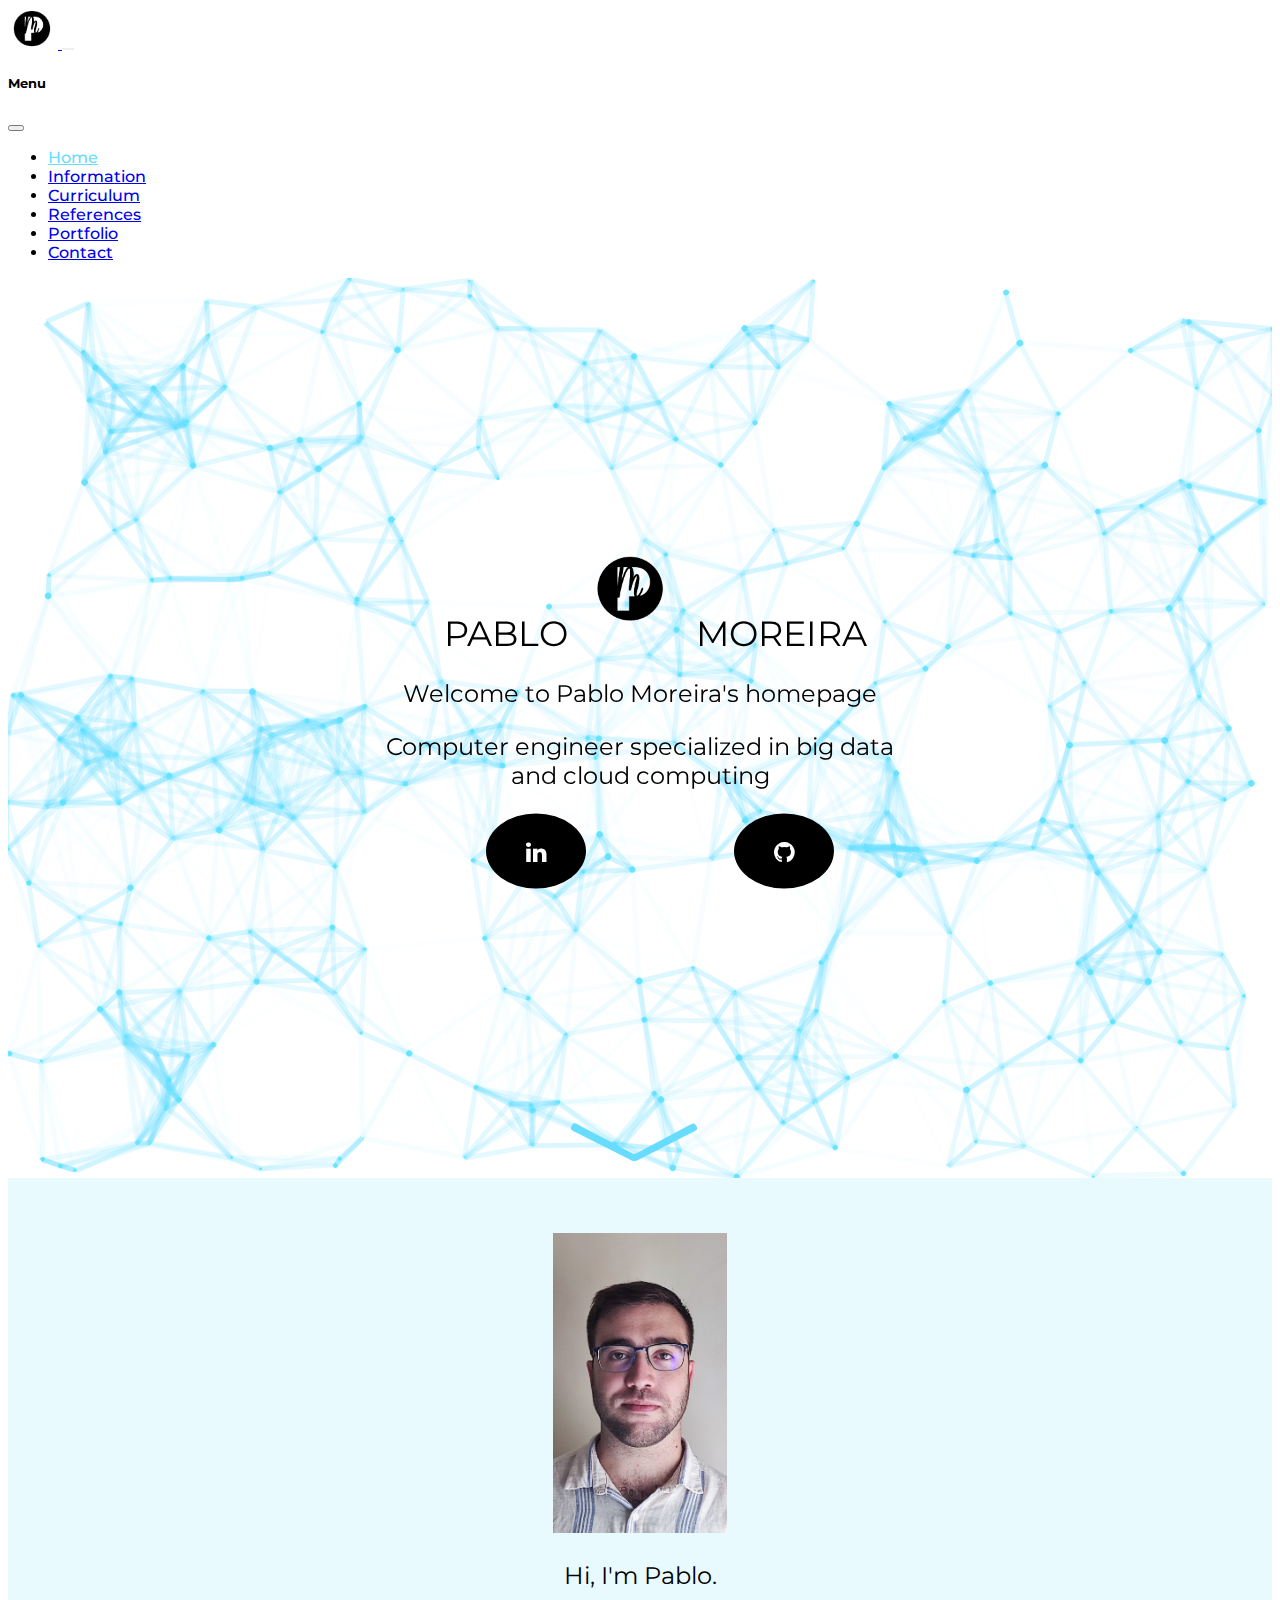
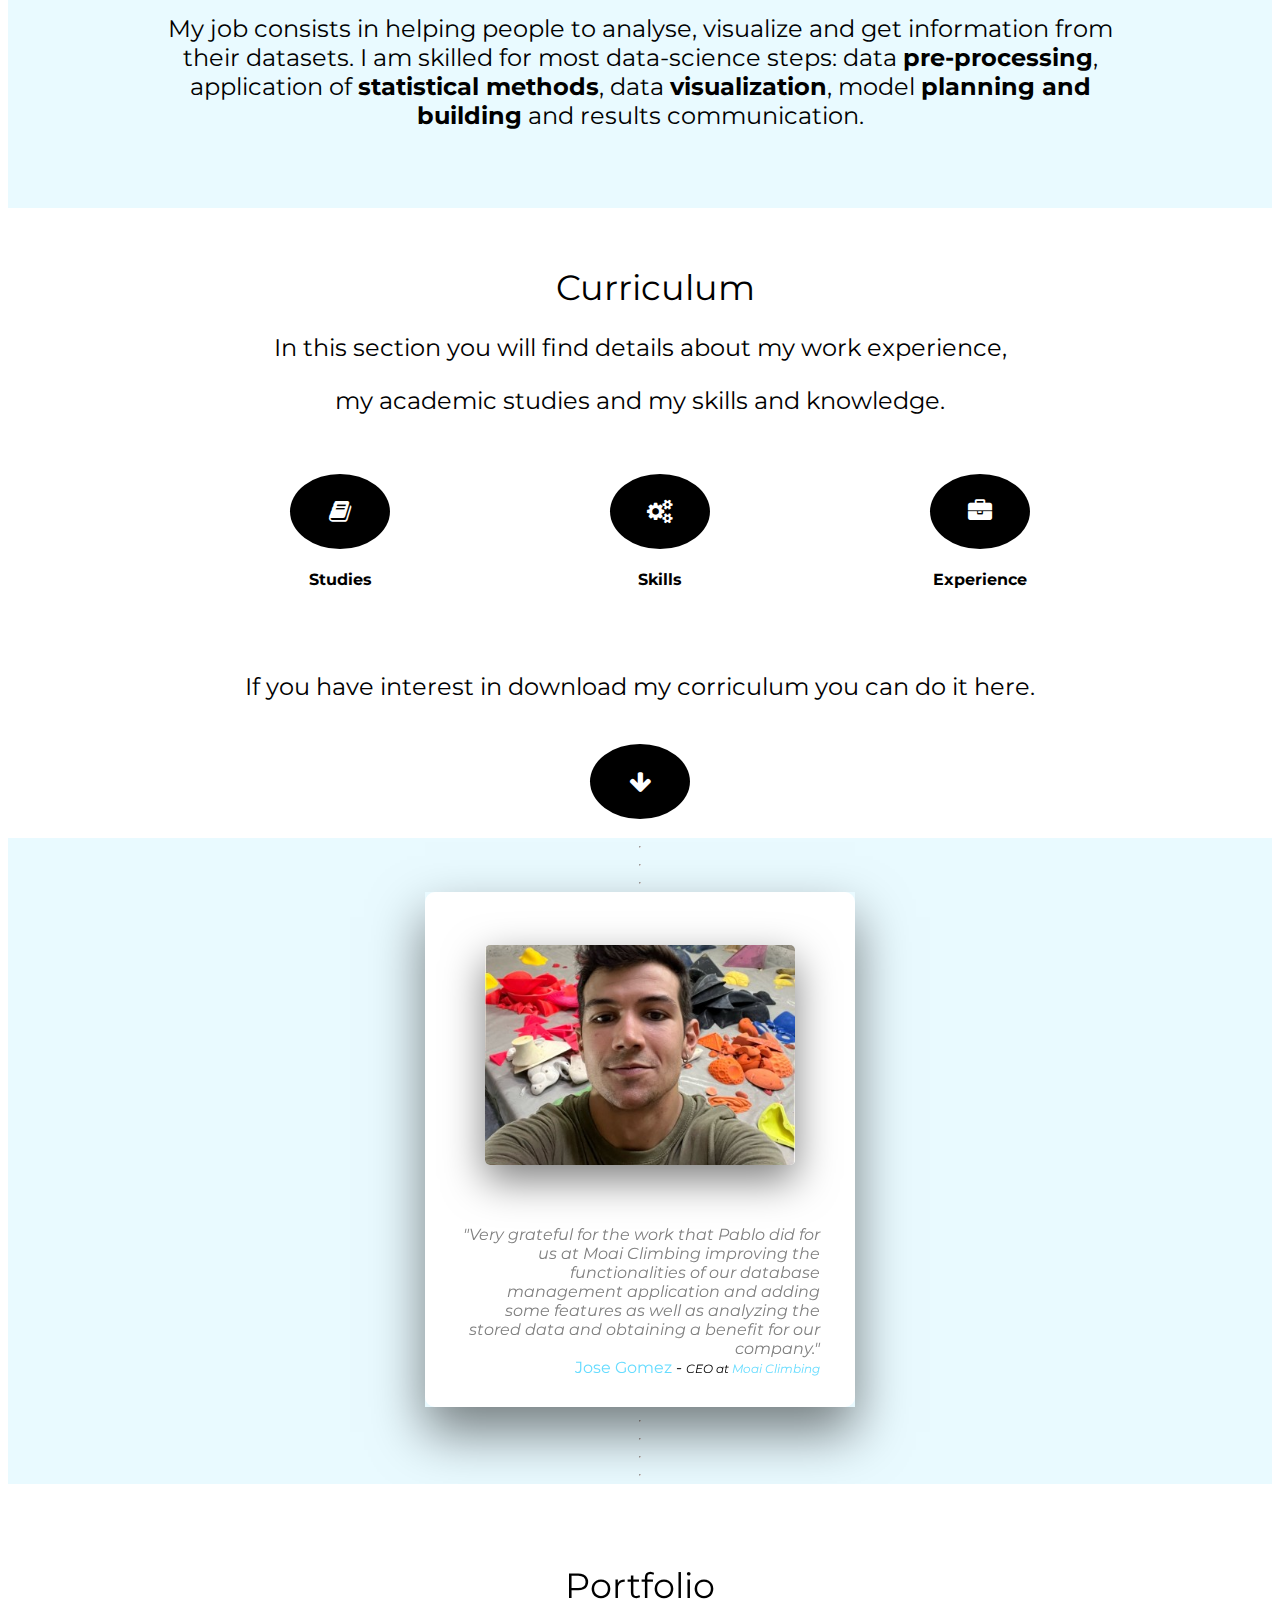
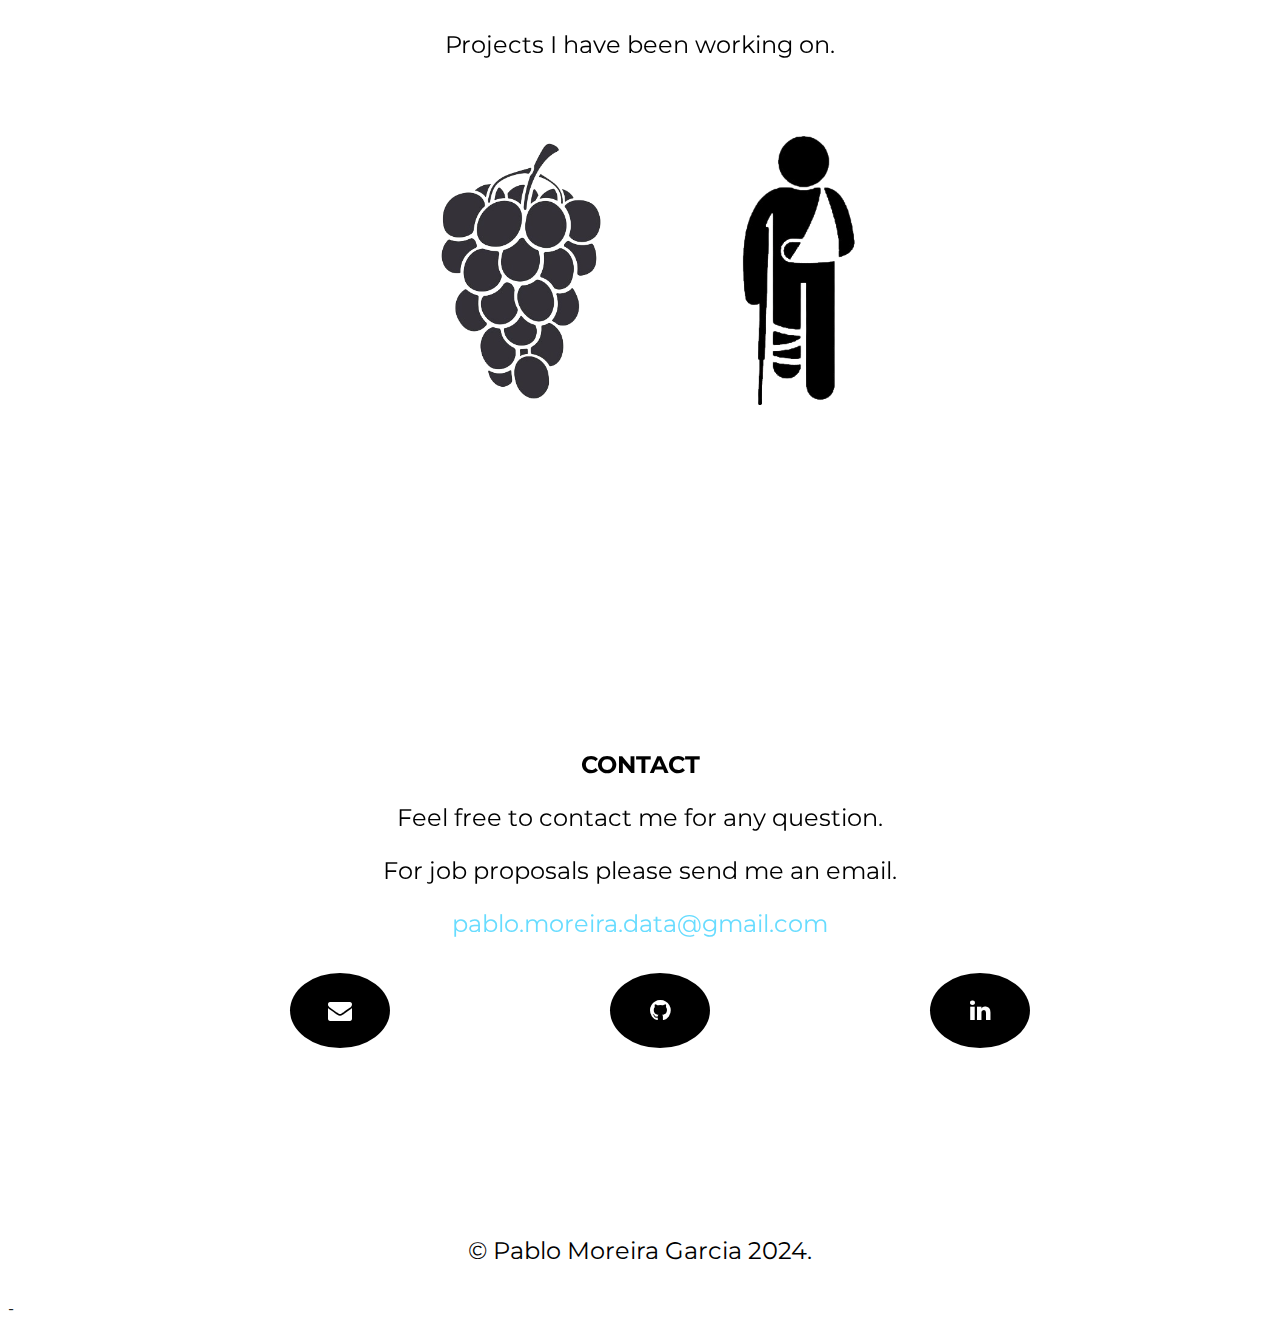
==== commit d8f0f711: "Version9-Finished" ====
--- a/index.html
+++ b/index.html
@@ -151,7 +151,7 @@
       <br>
       <ul class="row_curriculum">
 
-        <li class="row_curriculum_item openModalBtn js-scroll-trigger">
+        <li class="row_curriculum_item modal_item openModalBtn js-scroll-trigger">
           <a data-toggle="modal" href="#Studies">
             <div class="circle">
               <i class="fa fa-book"></i>
@@ -163,7 +163,7 @@
           <p></p>
         </li>
 
-        <li class="row_curriculum_item openModalBtn js-scroll-trigger">
+        <li class="row_curriculum_item modal_item openModalBtn js-scroll-trigger">
           <a data-toggle="modal" href="#Skills">
             <div class="circle">
               <i class="fa fa-cogs"></i>
@@ -175,7 +175,7 @@
           <p></p>
         </li>
 
-        <li class="row_curriculum_item openModalBtn js-scroll-trigger">
+        <li class="row_curriculum_item modal_item openModalBtn js-scroll-trigger">
           <a data-toggle="modal" href="#Experience">
             <div class="circle">
               <i class="fa fa-briefcase"></i>
@@ -227,7 +227,7 @@
         </ul>
       </div>
       <li class="closeModalBtn">
-        <a href="#Curriculum">
+        <a href="#curriculum">
           <div class="circle">
             <i class="fa fa-close"></i>
           </div>
@@ -269,7 +269,7 @@
         </ul>
       </div>
       <li class="closeModalBtn">
-        <a href="#Curriculum">
+        <a href="#curriculum">
           <div class="circle">
             <i class="fa fa-close"></i>
           </div>
@@ -303,7 +303,7 @@
         </ul>
       </div>
       <li class="closeModalBtn">
-        <a href="#Curriculum">
+        <a href="#curriculum">
           <div class="circle">
             <i class="fa fa-close"></i>
           </div>
@@ -375,12 +375,176 @@
               <p style="max-width: 500px;  line-height: 27px;" class="section-subheading text-muted">Projects I have
                 been working on.</p>
             </center>
+            <br><br>
+            
+            
+
+            
+            <ul id="portfolio-items" class="row">
+
+              <li class="col-md-3 col-sm-6 portfolio-item modal_item column openModalBtn js-scroll-trigger">
+                <a class="portfolio-link " data-toggle="modal" href="#WinePrediction">
+                  <div class="portfolio-hover">
+                    <div class="portfolio-hover-content">
+                      <p>La Viña Wine Prediction</p>
+                      <p class="explanation_portfolio">Create a model for the prediction of the production of a campaign months before the harvest.<br></p>
+                    </div>
+                  </div>
+                  <img class="img-fluid img-overlay" src="files/silhouette-icon-of-a-bunch-of-grapes-with-oval-green-berries-vector-removebg-preview.png" alt="">
+                </a>
+              </li>
+              
+              
+
+
+              <li class="col-md-3 col-sm-6 portfolio-item modal_item column openModalBtn js-scroll-trigger">
+                <a class="portfolio-link" data-toggle="modal" href="#Injuries">
+                  <div class="portfolio-hover">
+                    <div class="portfolio-hover-content">
+                      <p>Prediction of injuries</p>
+                      <p class="explanation_portfolio">Study and use of WEKA + ScikitLearn + SHAP values packages in the prediction of injuries in indoor soccer players.<br></p>
+                    </div>
+                  </div>
+                  <img class="img-fluid img-overlay" src="files/png-transparent-injury-encapsulated-postscript-others-microphone-logo-accident-removebg-preview.png" alt="">
+                </a>
+              </li>
+              <!--
+              <div class="col-md-3 col-sm-6 portfolio-item column">
+                <a class="portfolio-link" data-toggle="modal" href="#winePrediction">
+                  <div class="portfolio-hover">
+                    <div class="portfolio-hover-content">
+                      <p>Credit Card Fraud</p>
+                      <p class="explanation_portfolio">Deal with imbalance data and generare a good credit fraud detector.<br></p>
+                    </div>
+                  </div>
+                  <img class="img-fluid img-overlay" src="files/FINAL_Heatmap3.png" alt="">
+                </a>
+              </div>
+
+              <div class="col-md-3 col-sm-6 portfolio-item column">
+                <a class="portfolio-link" data-toggle="modal" href="#winePrediction">
+                  <div class="portfolio-hover">
+                    <div class="portfolio-hover-content">
+                      <p>Facial Expressions Detection</p>
+                      <p class="explanation_portfolio">Sentiment detection on the face of different people<br></p>
+                    </div>
+                  </div>
+                  <img class="img-fluid img-overlay" src="files/FINAL_Heatmap3.png" alt="">
+                </a>
+              </div>
+            -->
+            </ul>
           </div>
         </div>
         <br><br>
       </div>
     </div>
   </section>
+  <center>
+    <dialog id="modalWinePrediction">
+      <h4>La Viña Wine Prediction</h4>
+      <p style="max-width: 600px; font-size: 1.2rem;">Caja Mar UniversityHack Datathon 2023 / Master Final Work</p>
+      <div style="text-align: left">
+        <h6>Description:</h6>
+        <hr>
+        <h10>
+             Spain is the third largest wine producer in the world. Having an accurate forecast of the production in an agricultural campaign is increasingly necessary in order to optimise all the processes in the chain: harvesting, transfer, processing, storage and distribution.<br><br>
+             Given the above and based on extensive data sets with historical production data from the vineyards that make up the La Viña cooperative, as well as historical weather data, the objective will be to create the best production prediction model for a campaign based on the on the basis of which it will be possible to estimate the harvest that the cooperative will have months before the harvest.
+        </h10>
+      </div>
+      <br>
+      <br>
+      <div >
+        <ul class="modal_portfolio-buttons">
+          <li class="modal_portfolio-buttons_item">
+            <a href="projects/Wine Prediction/TFM_Pablo Moreira_Garcia.pdf" target="_blank" rel="noopener noreferrer" download>
+              <div class="circle">
+                <i class="fa fa-file-pdf-o"></i>
+              </div>
+            </a>
+          </li>
+          <li class="modal_portfolio-buttons_item">
+            <a href="https://github.com/Pablomoreiragarcia/TFM_CIDAEN" target="_blank" rel="noopener noreferrer">
+              <div class="circle">
+                <i class="fa fa-github"></i>
+              </div>
+            </a>
+          </li>
+          <li class="modal_portfolio-buttons_item">
+            <a href="projects/Wine Prediction/TFM_Presentation.pptx" target="_blank" rel="noopener noreferrer" download>
+              <div class="circle">
+                <i class="fa fa-file-powerpoint-o"></i>
+              </div>
+            </a>
+          </li>
+        </ul>
+      </div>
+      <br>
+      <br>
+      <ul>
+        <li class="closeModalBtn">
+          <a href="#portfolio">
+            <div class="circle">
+              <i class="fa fa-close"></i>
+            </div>
+          </a>
+        </li>
+      </ul>
+    </dialog>
+  </center>
+  <center>
+    <dialog id="modalInjuries">
+      <h4>Prediction of injuries</h4>
+      <p style="max-width: 600px; font-size: 1.2rem;">Degree Final Work</p>
+      <div style="text-align: left">
+        <h6>Description:</h6>
+        <hr>
+        <h10>
+          The main objective of this project is the development of Python code for the construction of a module that allows us to integrate the available algorithms and models developed in WEKA under the Scikit-Learn approach and their use, in this case, for the analysis of real databases on indoor football players and the prediction of a possible injury.<br><br>
+          This will be coded in one or more Jupyter notebooks, in which different methods will be implemented for loading, processing and visualisation of the different types of data.<br><br>
+          The models developed thanks to Python-Weka-Wrapper3 will implement different techniques used for unbalancing. Finally, it will be shown how these models have worked thanks to libraries designed for explainability in artificial intelligence such as SHAP.
+        </h10>
+      </div>
+      <br>
+      <br>
+      <div >
+        <ul class="modal_portfolio-buttons">
+          <li class="modal_portfolio-buttons_item">
+            <a href="projects/Injuries Prediction/TFG_Pablo_Moreira_Garcia.pdf" target="_blank" rel="noopener noreferrer" download>
+              <div class="circle">
+                <i class="fa fa-file-pdf-o"></i>
+              </div>
+            </a>
+          </li>
+          <li class="modal_portfolio-buttons_item">
+            <a href="https://github.com/Pablomoreiragarcia/TFG" target="_blank" rel="noopener noreferrer">
+              <div class="circle">
+                <i class="fa fa-github"></i>
+              </div>
+            </a>
+          </li>
+          <li class="modal_portfolio-buttons_item">
+            <a href="projects/Injuries Prediction/TFG_Presentation.pptx" target="_blank" rel="noopener noreferrer" download>
+              <div class="circle">
+                <i class="fa fa-file-powerpoint-o"></i>
+              </div>
+            </a>
+          </li>
+        </ul>
+      </div>
+      <br>
+      <br>
+      <ul>
+        <li class="closeModalBtn">
+          <a href="#portfolio">
+            <div class="circle">
+              <i class="fa fa-close"></i>
+            </div>
+          </a>
+        </li>
+      </ul>
+    </dialog>
+  </center>
   <!-- --------------------------------------------------------------------------------------------------------------------->
   <!-- CONTACT -->
   <!-- --------------------------------------------------------------------------------------------------------------------->
--- a/css/portfolio.css
+++ b/css/portfolio.css
@@ -343,6 +343,7 @@
     color: rgb(0, 0, 0);
     transform: scale(1.1);
   }
+  /*-Skills-*/
   .modalSkills::backdrop{
     color:rgba(0, 0, 0, 0.55)
   }
@@ -389,6 +390,7 @@
     color: rgb(0, 0, 0);
     transform: scale(1.1);
   }
+  /*-Experience-*/
   .modalExperience::backdrop{
     color:rgba(0, 0, 0, 0.55)
   }
@@ -432,6 +434,147 @@
     transform: scale(1.1);
   }
   #modalExperience .closeModalBtn:hover .circle .fa {
+    color: rgb(0, 0, 0);
+    transform: scale(1.1);
+  }
+  /*-Wine-*/
+  .modalWinePrediction::backdrop{
+    color:rgba(0, 0, 0, 0.55)
+  }
+  #modalWinePrediction a {
+    text-decoration: none;
+    color: #000000;
+  }
+  #modalWinePrediction u{
+    color: #67dcff;
+  }
+  #modalWinePrediction .closeModalBtn{
+    color: #67dcff;
+  }
+  #modalWinePrediction .closeModalBtn{
+    display: inline-block;
+  }
+  #modalWinePrediction .closeModalBtn a {
+    transition: color 0.3s;
+  }
+  #modalWinePrediction .closeModalBtn .circle {
+    display: flex;
+    justify-content: center; 
+    align-items: center;
+    width: 100px;
+    height: 75px;
+    border-radius: 50%;
+    background-color: #000;
+    transition: background-color 0.3s;
+    overflow: hidden;
+    text-align: center;
+  }
+  #modalWinePrediction .closeModalBtn .circle .fa {
+    justify-content: center;
+    align-items: center;
+    vertical-align: middle;
+    color: white;
+    font-size: 24px;
+  }
+  #modalWinePrediction .closeModalBtn:hover .circle {
+    background-color: #67dcff;
+    transform: scale(1.1);
+  }
+  #modalWinePrediction .closeModalBtn:hover .circle .fa {
+    color: rgb(0, 0, 0);
+    transform: scale(1.1);
+  }
+  /*-Injuries-*/
+  .modalInjuries::backdrop{
+    color:rgba(0, 0, 0, 0.55)
+  }
+  #modalInjuries a {
+    text-decoration: none;
+    color: #000000;
+  }
+  #modalInjuries u{
+    color: #67dcff;
+  }
+  #modalInjuries .closeModalBtn{
+    color: #67dcff;
+  }
+  #modalInjuries .closeModalBtn{
+    display: inline-block;
+  }
+  #modalInjuries .closeModalBtn a {
+    transition: color 0.3s;
+  }
+  #modalInjuries .closeModalBtn .circle {
+    display: flex;
+    justify-content: center; 
+    align-items: center;
+    width: 100px;
+    height: 75px;
+    border-radius: 50%;
+    background-color: #000;
+    transition: background-color 0.3s;
+    overflow: hidden;
+    text-align: center;
+  }
+  #modalInjuries .closeModalBtn .circle .fa {
+    justify-content: center;
+    align-items: center;
+    vertical-align: middle;
+    color: white;
+    font-size: 24px;
+  }
+  #modalInjuries .closeModalBtn:hover .circle {
+    background-color: #67dcff;
+    transform: scale(1.1);
+  }
+  #modalInjuries .closeModalBtn:hover .circle .fa {
+    color: rgb(0, 0, 0);
+    transform: scale(1.1);
+  }
+  /*Modal Buttons*/
+  .modal_portfolio-buttons {
+    display: flex;
+    flex-direction: row; /* Establece la dirección del flujo como fila */
+    justify-content: space-around; /* Distribuye uniformemente los elementos a lo largo del eje principal */
+    align-items: center; /* Centra verticalmente los elementos */
+    margin-left: auto; /* Mueve el contenedor hacia la derecha para centrarlo */
+    margin-right: auto; /* Mueve el contenedor hacia la izquierda para centrarlo */
+  }
+  .modal_portfolio-buttons .modal_portfolio-buttons_item {
+    display: inline-block; /* Muestra los íconos en línea */
+    color: #000000;
+  }
+  .modal_portfolio-buttons .modal_portfolio-buttons_item a {
+    transition: color 0.3s; /* Transición suave del color de fondo */
+  }
+  .modal_portfolio-buttons .modal_portfolio-buttons_item .circle {
+    display: flex;
+    justify-content: center; /* Centra horizontalmente */
+    align-items: center; /* Centra verticalmente */
+    width: 100px; /* Ajusta el tamaño del círculo según sea necesario */
+    height: 75px;
+    border-radius: 50%; /* Crea un círculo */
+    background-color: #000; /* Color de fondo negro */
+    transition: background-color 0.3s; /* Transición suave del color de fondo */
+    overflow: hidden;
+    text-align: center; /* Centra el contenido dentro del círculo */
+  }
+  .modal_portfolio-buttons .modal_portfolio-buttons_item .circle .fa {
+    justify-content: center; /* Centra horizontalmente */
+    align-items: center; /* Centra verticalmente */
+    vertical-align: middle; /* Centra el ícono verticalmente */
+    color: white;
+    font-size: 24px;
+  }
+  .modal_portfolio-buttons .modal_portfolio-buttons_item:hover a{
+    color: #67dcff;
+    transform: scale(1.1);
+  }
+  .modal_portfolio-buttons .modal_portfolio-buttons_item:hover .circle {
+    background-color: #67dcff; /* Cambia el color de fondo al pasar el ratón */
+    transform: scale(1.1);
+  }
+  .modal_portfolio-buttons .modal_portfolio-buttons_item:hover .circle .fa {
     color: rgb(0, 0, 0);
     transform: scale(1.1);
   }
@@ -583,17 +726,78 @@
   #portfolio {
     background-image:url(https://images.unsplash.com/photo-1514496959998-c01c40915c5f?ixlib=rb-1.2.1&ixid=MnwxMjA3fDB8MHxwaG90by1wYWdlfHx8fGVufDB8fHx8&auto=format&fit=crop&w=1740&q=80);
     background-attachment: fixed;
-    background-repeat: no-repeat; /* Evitar que la imagen se repita */
+    background-repeat: no-repeat;
     background-size: cover;
     display: flex;
-    justify-content: center; /* Centra el contenido horizontalmente */
-    align-items: center; /* Centra el contenido verticalmente */
-    height: 100vh; /* Ajusta el alto al 100% del viewport */
+    justify-content: center;
+    align-items: center;
+    height: 100vh;
     text-align: center;
     color: black;
     position: relative;
     overflow: hidden;
     height: auto;
+  }
+  #portfolio-items {
+    display: flex; /* Activa el modelo de caja flexible */
+    flex-wrap: wrap; /* Permite que los elementos se envuelvan a la siguiente fila */
+    justify-content: center ; /* Distribuye el espacio restante entre los elementos */
+    gap: 10px;
+  }
+  .portfolio-item {
+    position: relative;
+    overflow: hidden;
+    width: 25%; /* Ajusta el ancho de cada elemento */
+    float: left; /* Hace que los elementos floten hacia la izquierda */
+    box-sizing: border-box;
+  }
+
+  .portfolio-item:last-child {
+    margin-right: 0; /* Eliminar margen derecho del último elemento */
+  }
+  
+  #portfolio .img-fluid {
+    width: 100%;
+    height: 100%;
+    object-fit: cover;
+    display: block;
+    transition: opacity 0.3s ease;
+  }
+  
+  .portfolio-hover {
+    position: absolute;
+    top: 0;
+    left: 0;
+    width: 100%;
+    height: 100%;
+    opacity: 0; /* Inicialmente oculto */
+    background-color: rgba(34, 52, 62, 0.5); /* Fondo transparente */
+    transition: opacity 0.3s ease;
+    padding: 10px;
+  }
+  
+  .portfolio-hover-content {
+    position: absolute;
+    top: 50%;
+    left: 50%;
+    transform: translate(-50%, -50%);
+    text-align: center;
+    color: white;
+    width: 80%; /* Ancho del contenedor de texto */
+    margin: auto;
+  }
+  
+  .portfolio-item:hover .img-fluid {
+    opacity: 0; /* Opacidad reducida al pasar el ratón */
+  }
+  
+  .portfolio-item:hover .portfolio-hover {
+    opacity: 1; /* Mostrar al pasar el ratón */
+  }
+
+  .explanation_portfolio{
+    font-size: 15px; /* Tamaño de la fuente de la explicación */
+    margin-bottom: 10px; /* Espacio entre las explicaciones */
   }
 
   /* ------------------------------------------------------------------------------------------------------------------- */
